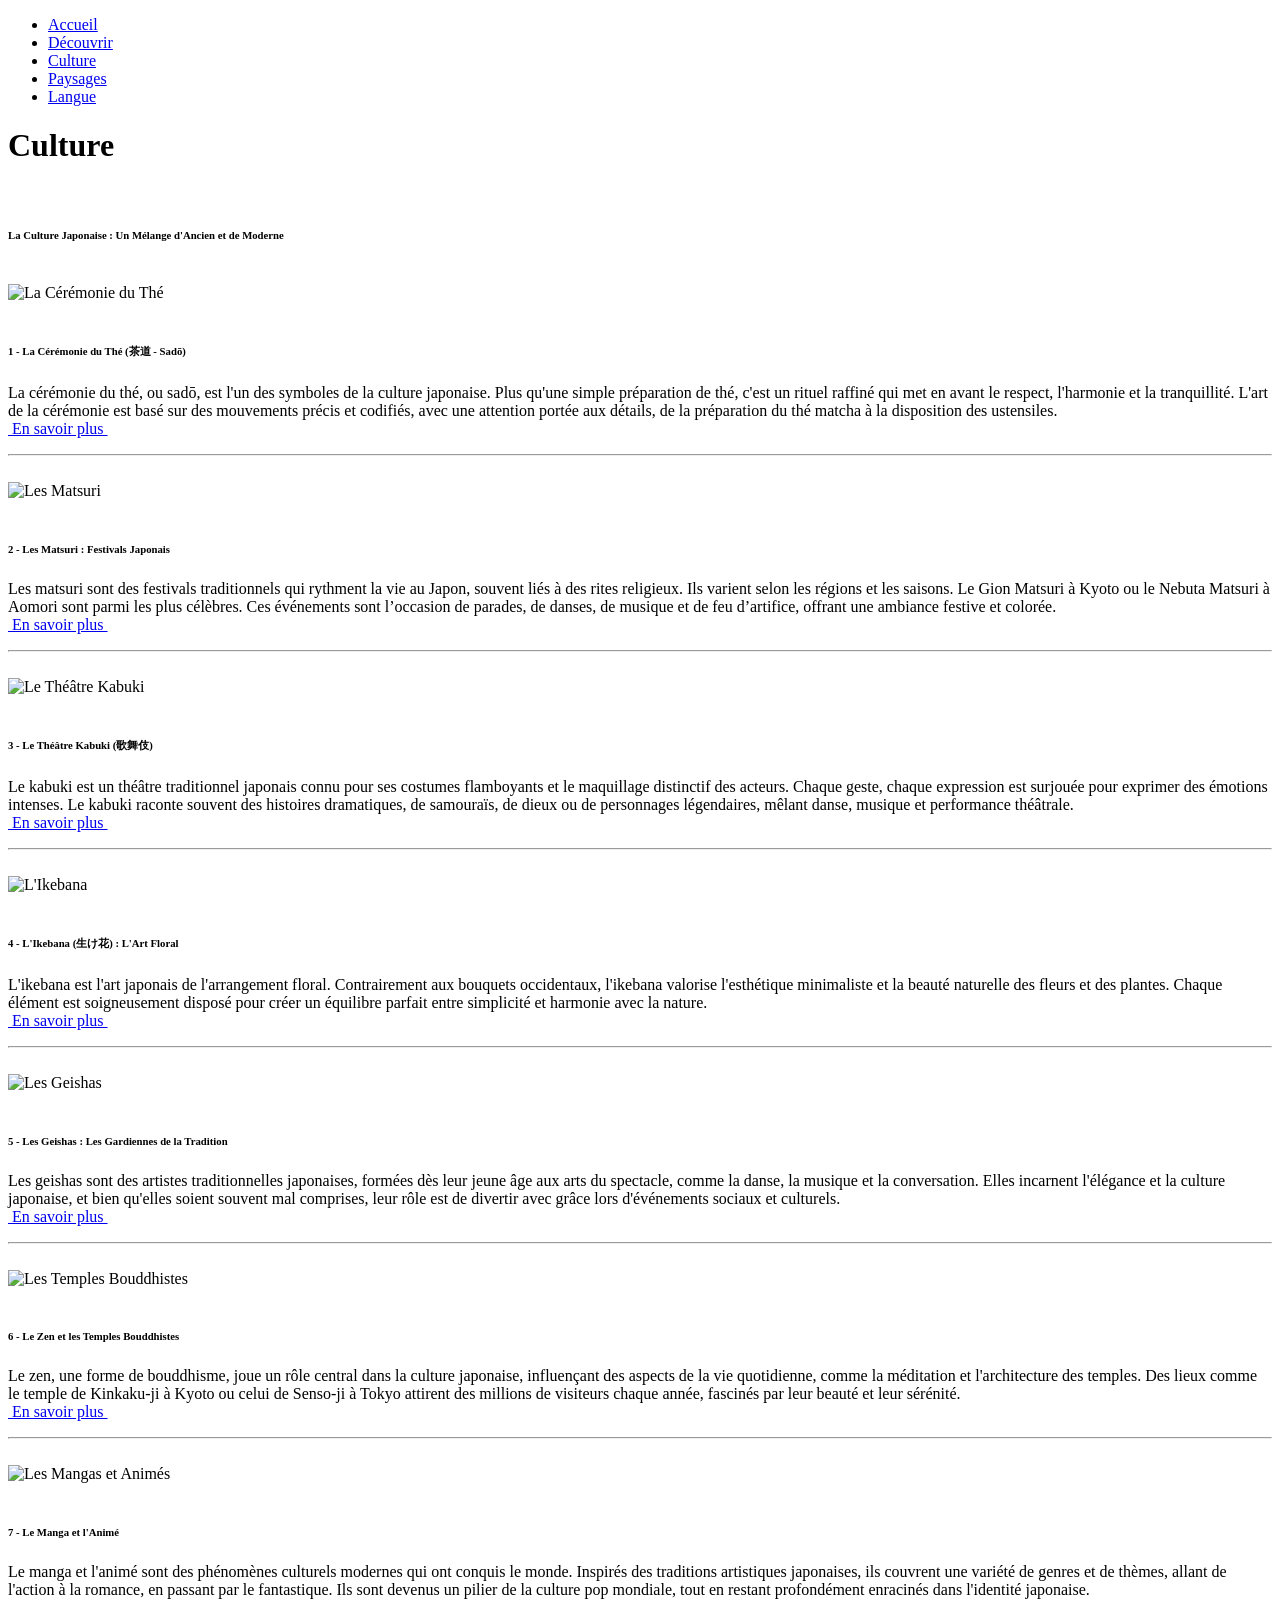
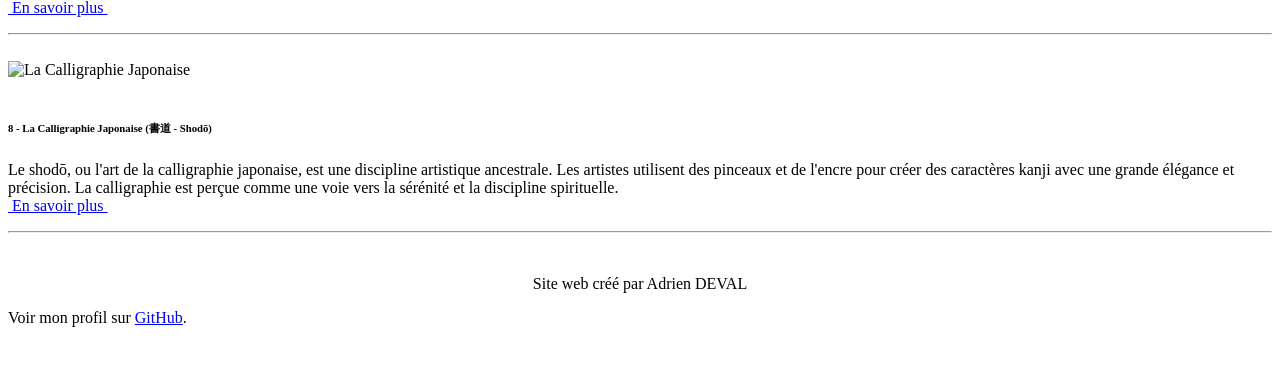
==== culture.html @ 914f80bd "Add files via upload" ====
<!DOCTYPE html>
<html lang="fr">

<head>
    <meta charset="utf-8">
    <meta name="viewport" content="width=device-width, initial-scale=1, shrink-to-fit=no">
    <title>Culture - Japon</title>

    <link rel="stylesheet" href="assets/vendors/themify-icons/css/themify-icons.css">

    <link rel="stylesheet" href="assets/css/dorang.css">

    <link rel="shortcut icon" href="https://i.postimg.cc/gkh2PCHg/logo-japan.png" type="image/x-icon">

</head>

<body data-spy="scroll" data-target=".navbar" data-offset="40" id="home" class="dark-theme">

    <nav class="page-navbar" data-spy="affix" data-offset-top="10">
        <ul class="nav-navbar container">
            <li class="nav-item"><a href="index.html" class="nav-link">Accueil</a></li>
            <li class="nav-item"><a href="decouvrir.html" class="nav-link">Découvrir</a></li>
            <li class="nav-item"><a href="culture.html" class="nav-link nav-active">Culture</a></li>
            <li class="nav-item"><a href="paysages.html" class="nav-link">Paysages</a></li>
            <li class="nav-item"><a href="langue.html" class="nav-link">Langue</a></li>
        </ul>
    </nav>

    <header class="header">
        <div class="overlay"></div>
        <div class="header-content">
            <h1 class="header-title">Culture</h1>
        </div>
    </header>

    <br id="discoverTitle">
    <div class="container page-container">
        <div class="col-md-10 col-lg-8 m-auto">
            <h6 class="title mb-4">La Culture Japonaise : Un Mélange d'Ancien et de Moderne</h6>
        </div>

        <br>

        <div class="mx-auto centeredText">
            <img src="/main/assets/imgs/culture/img1.jpg" class="discoverImage" title="La Cérémonie du Thé">
            <br>
            <br>
            <h6>1 - La Cérémonie du Thé (茶道 - Sadō)</h6>
            <p>La cérémonie du thé, ou sadō, est l'un des symboles de la culture japonaise. Plus qu'une simple
                préparation de thé, c'est un rituel raffiné qui met en avant le respect, l'harmonie et la tranquillité.
                L'art de la cérémonie est basé sur des mouvements précis et codifiés, avec une attention portée aux
                détails, de la préparation du thé matcha à la disposition des ustensiles.<br><i
                    class="ti-arrow-right"></i> <a
                    href="https://fr.m.wikipedia.org/wiki/C%C3%A9r%C3%A9monie_du_th%C3%A9" class="linkInText">&nbsp;En
                    savoir
                    plus&nbsp;</a></p>
            <hr class="separation-large">
            <br>
        </div>

        <div class="mx-auto centeredText">
            <img src="/main/assets/imgs/culture/img2.jpg" class="discoverImage" title="Les Matsuri">
            <br>
            <br>
            <h6>2 - Les Matsuri : Festivals Japonais</h6>
            <p>Les matsuri sont des festivals traditionnels qui rythment la vie au Japon, souvent liés à des rites
                religieux. Ils varient selon les régions et les saisons. Le Gion Matsuri à Kyoto ou le Nebuta Matsuri à
                Aomori sont parmi les plus célèbres. Ces événements sont l’occasion de parades, de danses, de musique et
                de feu d’artifice, offrant une ambiance festive et colorée.<br><i class="ti-arrow-right"></i> <a
                    href="https://fr.m.wikipedia.org/wiki/Matsuri" class="linkInText">&nbsp;En savoir plus&nbsp;</a></p>
            <hr class="separation-large">
            <br>
        </div>

        <div class="mx-auto centeredText">
            <img src="/main/assets/imgs/culture/img3.jpg" class="discoverImage" title="Le Théâtre Kabuki">
            <br>
            <br>
            <h6>3 - Le Théâtre Kabuki (歌舞伎)</h6>
            <p>Le kabuki est un théâtre traditionnel japonais connu pour ses costumes flamboyants et le maquillage
                distinctif des acteurs. Chaque geste, chaque expression est surjouée pour exprimer des émotions
                intenses. Le kabuki raconte souvent des histoires dramatiques, de samouraïs, de dieux ou de personnages
                légendaires, mêlant danse, musique et performance théâtrale.<br><i class="ti-arrow-right"></i> <a
                    href="https://fr.m.wikipedia.org/wiki/Kabuki" class="linkInText">&nbsp;En savoir plus&nbsp;</a></p>
            <hr class="separation-large">
            <br>
        </div>

        <div class="mx-auto centeredText">
            <img src="/main/assets/imgs/culture/img4.jpg" class="discoverImage" title="L'Ikebana">
            <br>
            <br>
            <h6>4 - L'Ikebana (生け花) : L'Art Floral</h6>
            <p>L'ikebana est l'art japonais de l'arrangement floral. Contrairement aux bouquets occidentaux, l'ikebana
                valorise l'esthétique minimaliste et la beauté naturelle des fleurs et des plantes. Chaque élément est
                soigneusement disposé pour créer un équilibre parfait entre simplicité et harmonie avec la nature.<br><i
                    class="ti-arrow-right"></i> <a href="https://fr.m.wikipedia.org/wiki/Ikebana"
                    class="linkInText">&nbsp;En
                    savoir plus&nbsp;</a></p>
            <hr class="separation-large">
            <br>
        </div>

        <div class="mx-auto centeredText">
            <img src="/main/assets/imgs/culture/img5.jpg" class="discoverImage"  title="Les Geishas">
            <br>
            <br>
            <h6>5 - Les Geishas : Les Gardiennes de la Tradition</h6>
            <p>Les geishas sont des artistes traditionnelles japonaises, formées dès leur jeune âge aux arts du
                spectacle, comme la danse, la musique et la conversation. Elles incarnent l'élégance et la culture
                japonaise, et bien qu'elles soient souvent mal comprises, leur rôle est de divertir avec grâce lors
                d'événements sociaux et culturels.<br><i class="ti-arrow-right"></i> <a
                    href="https://fr.m.wikipedia.org/wiki/Geisha" class="linkInText">&nbsp;En savoir plus&nbsp;</a></p>
            <hr class="separation-large">
            <br>
        </div>

        <div class="mx-auto centeredText">
            <img src="/main/assets/imgs/culture/img6.jpg" class="discoverImage" title="Les Temples Bouddhistes">
            <br>
            <br>
            <h6>6 - Le Zen et les Temples Bouddhistes</h6>
            <p>Le zen, une forme de bouddhisme, joue un rôle central dans la culture japonaise, influençant des aspects
                de la vie quotidienne, comme la méditation et l'architecture des temples. Des lieux comme le temple de
                Kinkaku-ji à Kyoto ou celui de Senso-ji à Tokyo attirent des millions de visiteurs chaque année,
                fascinés par leur beauté et leur sérénité.<br><i class="ti-arrow-right"></i> <a
                    href="https://fr.m.wikipedia.org/wiki/Temples_bouddhistes_au_Japon" class="linkInText">&nbsp;En
                    savoir
                    plus&nbsp;</a></p>
            <hr class="separation-large">
            <br>
        </div>

        <div class="mx-auto centeredText">
            <img src="/main/assets/imgs/culture/img7.jpg" class="discoverImage" title="Les Mangas et Animés">
            <br>
            <br>
            <h6>7 - Le Manga et l'Animé</h6>
            <p>Le manga et l'animé sont des phénomènes culturels modernes qui ont conquis le monde. Inspirés des
                traditions artistiques japonaises, ils couvrent une variété de genres et de thèmes, allant de l'action à
                la romance, en passant par le fantastique. Ils sont devenus un pilier de la culture pop mondiale, tout
                en restant profondément enracinés dans l'identité japonaise.<br><i class="ti-arrow-right"></i> <a
                    href="https://fr.m.wikipedia.org/wiki/Manga" class="linkInText">&nbsp;En savoir plus&nbsp;</a></p>
            <hr class="separation-large">
            <br>
        </div>

        <div class="mx-auto centeredText">
            <img src="/main/assets/imgs/culture/img8.jpg" class="discoverImage" title="La Calligraphie Japonaise">
            <br>
            <br>
            <h6>8 - La Calligraphie Japonaise (書道 - Shodō)</h6>
            <p>Le shodō, ou l'art de la calligraphie japonaise, est une discipline artistique ancestrale. Les artistes
                utilisent des pinceaux et de l'encre pour créer des caractères kanji avec une grande élégance et
                précision. La calligraphie est perçue comme une voie vers la sérénité et la discipline
                spirituelle.<br><i class="ti-arrow-right"></i> <a
                    href="https://fr.m.wikipedia.org/wiki/Calligraphie_japonaise" class="linkInText">&nbsp;En
                    savoir plus&nbsp;</a></p>
            <hr class="separation-large">
            <br>
        </div>


    </div>

    <div class="contact-section">
        <div class="overlay"></div>
        <div class="container">
            <p align="center">Site web créé par Adrien DEVAL</p>
            <p>Voir mon profil sur <i class="bi bi-github"></i> <a href="https://github.com/adriendeval" class="linkInText" target="_blank" title="Ouvrir cette page dans un nouvel onglet">GitHub</a>.</p>
            <br>
        </div>
    </div>

    <script src="assets/vendors/jquery/jquery-3.4.1.js"></script>
    <script src="assets/vendors/bootstrap/bootstrap.bundle.js"></script>

    <script src="assets/vendors/bootstrap/bootstrap.affix.js"></script>

    <script src="assets/js/dorang.js"></script>

</body>

</html>
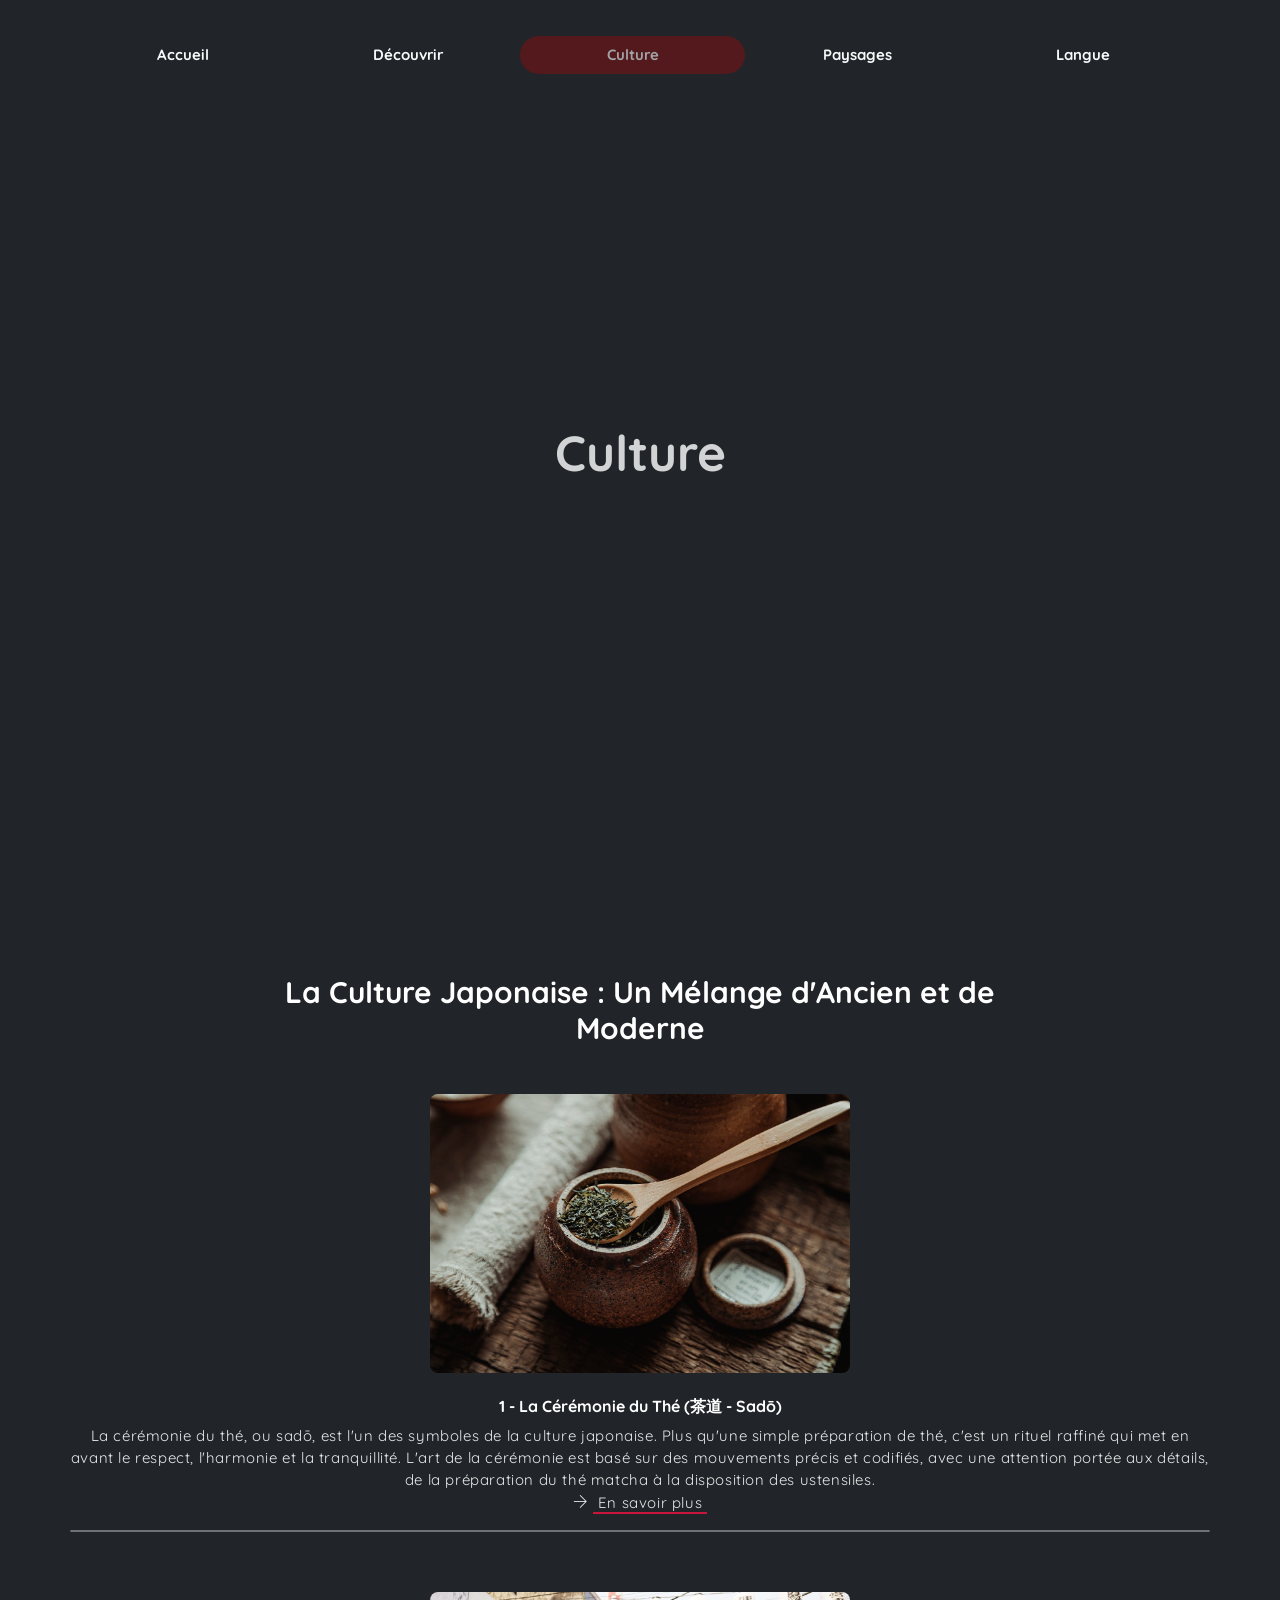
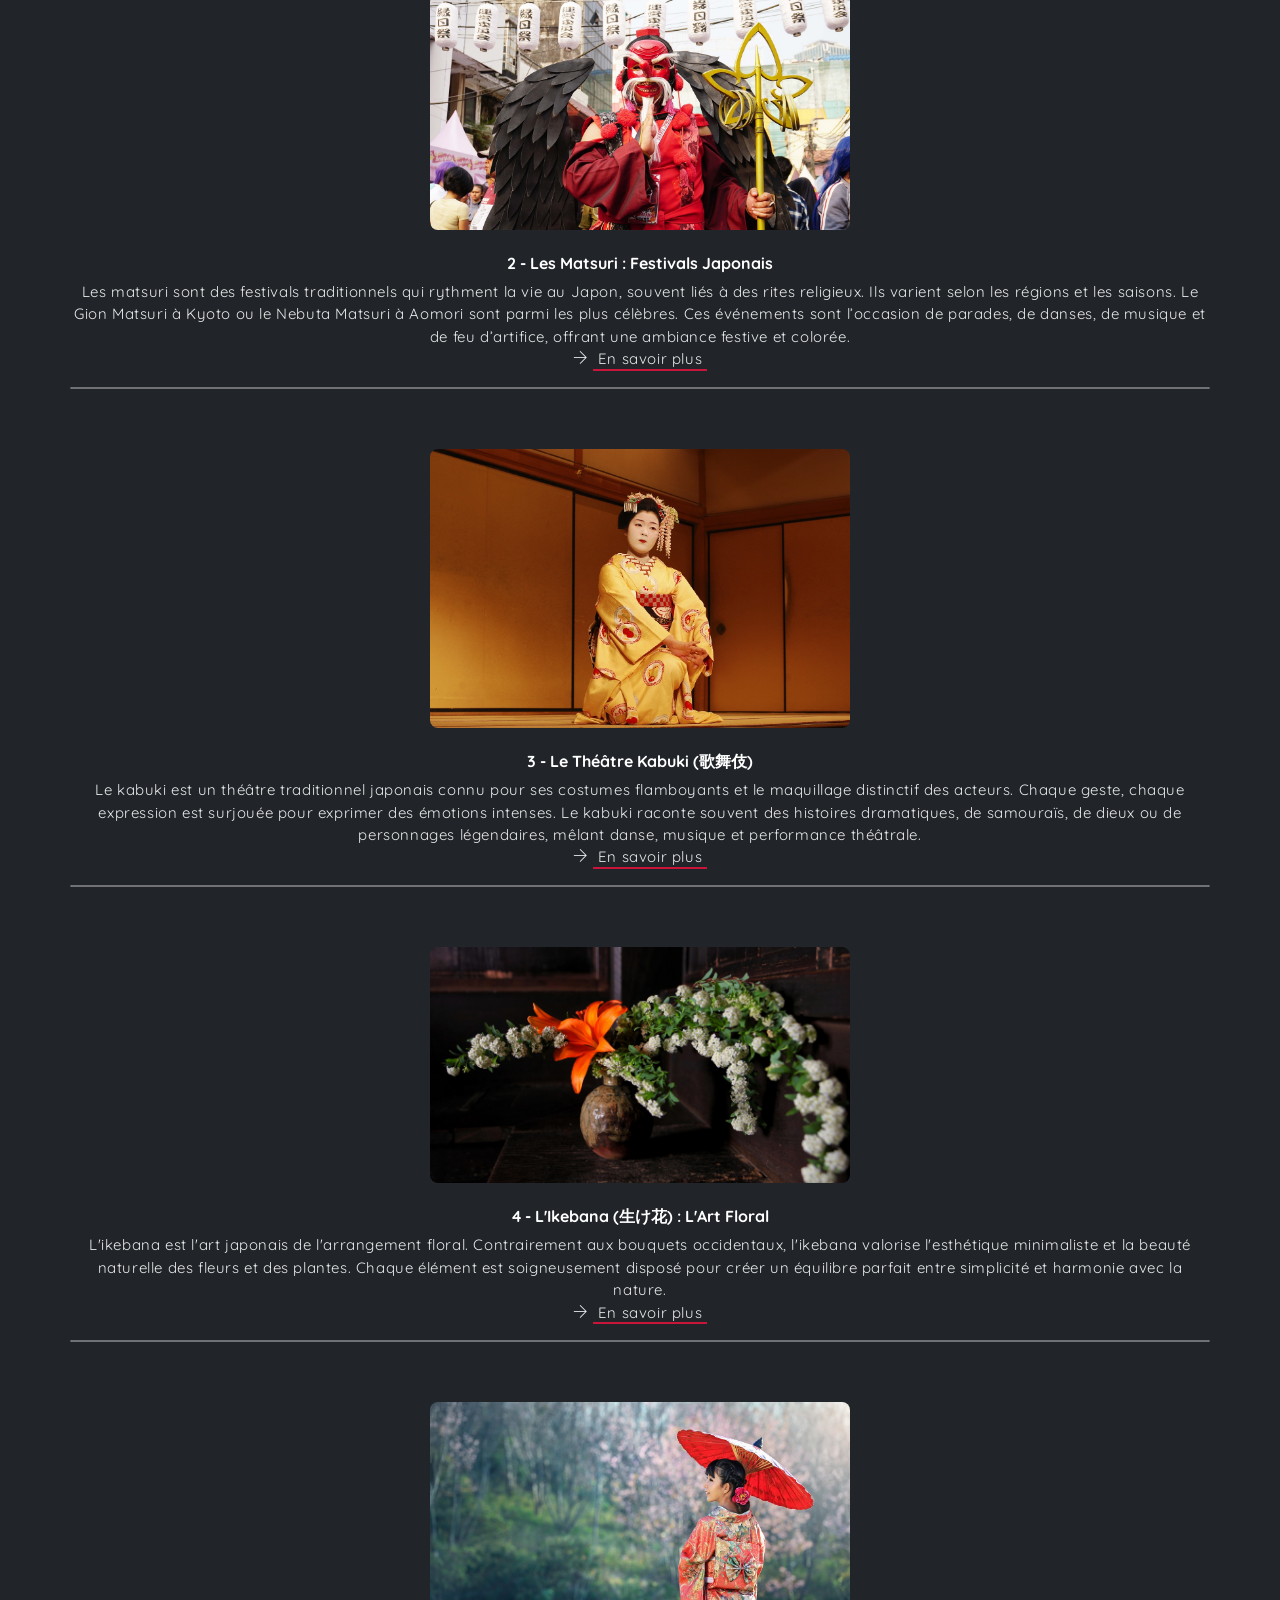
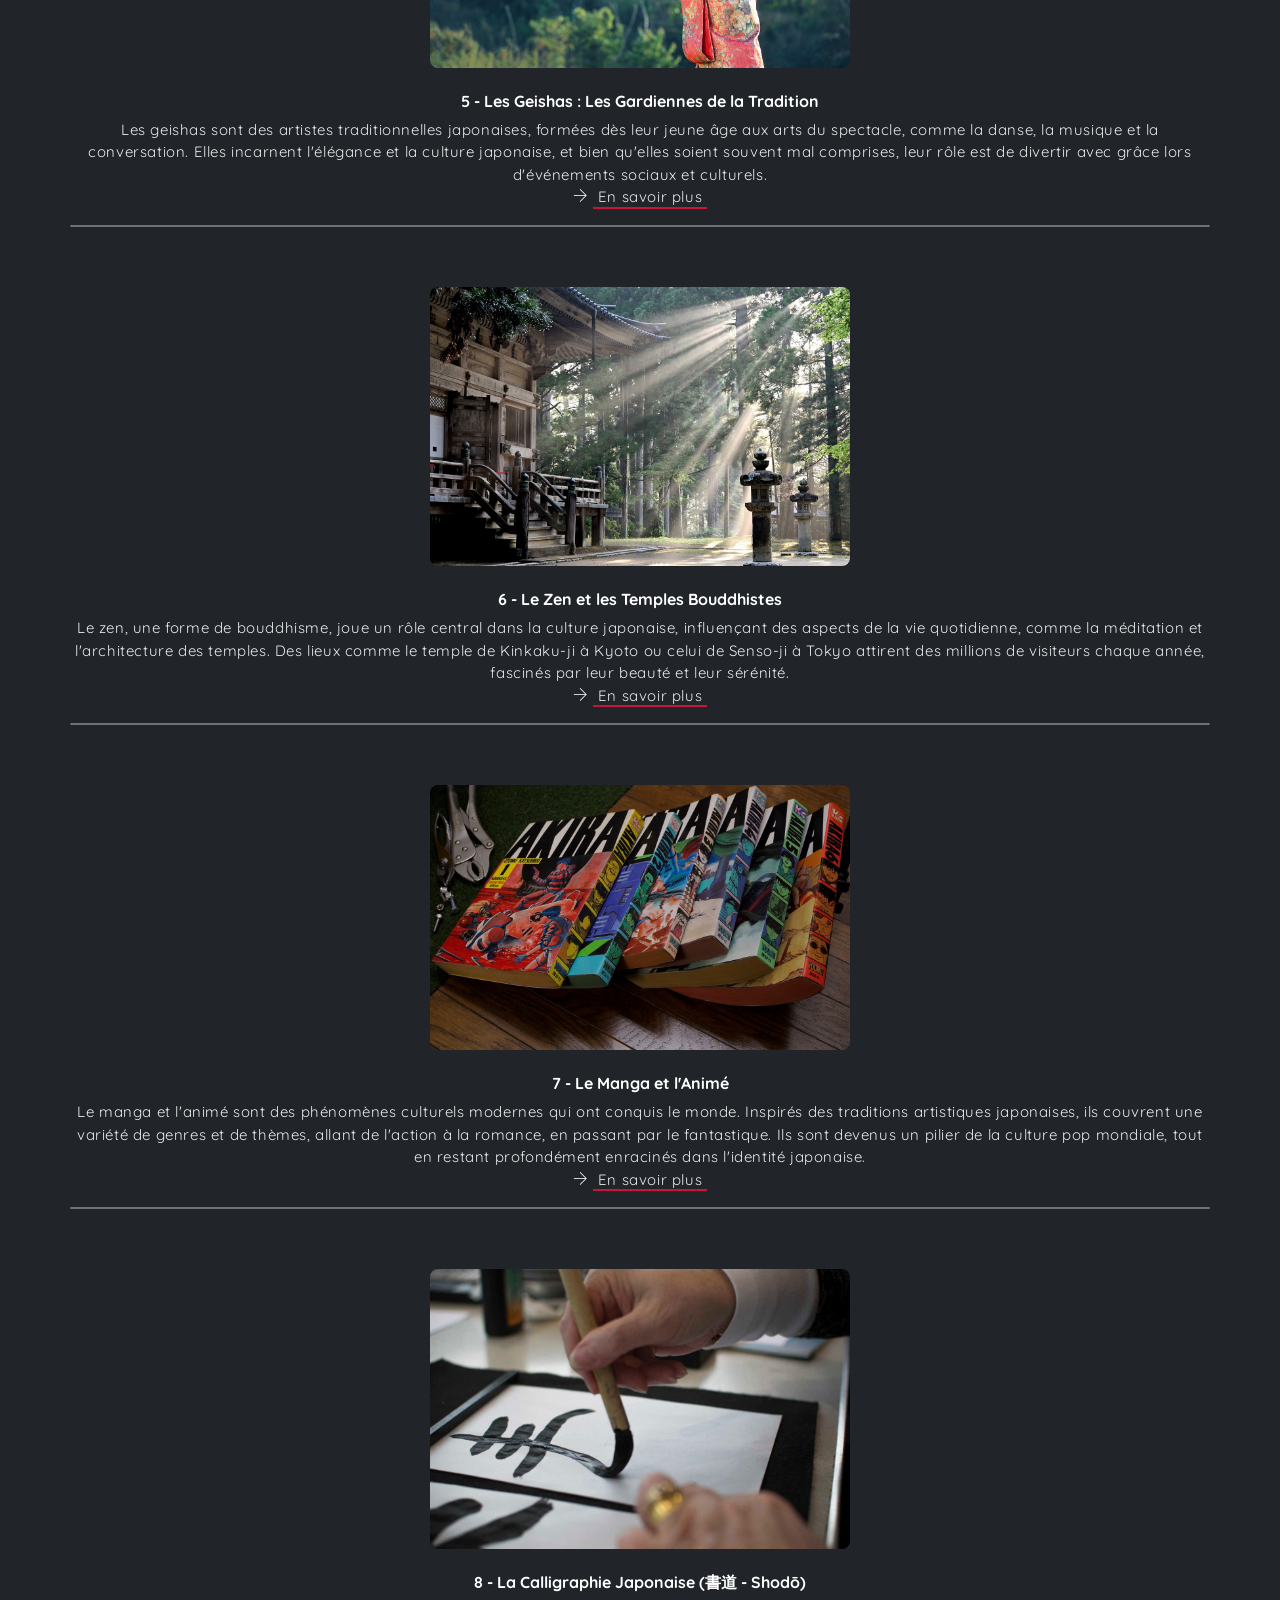
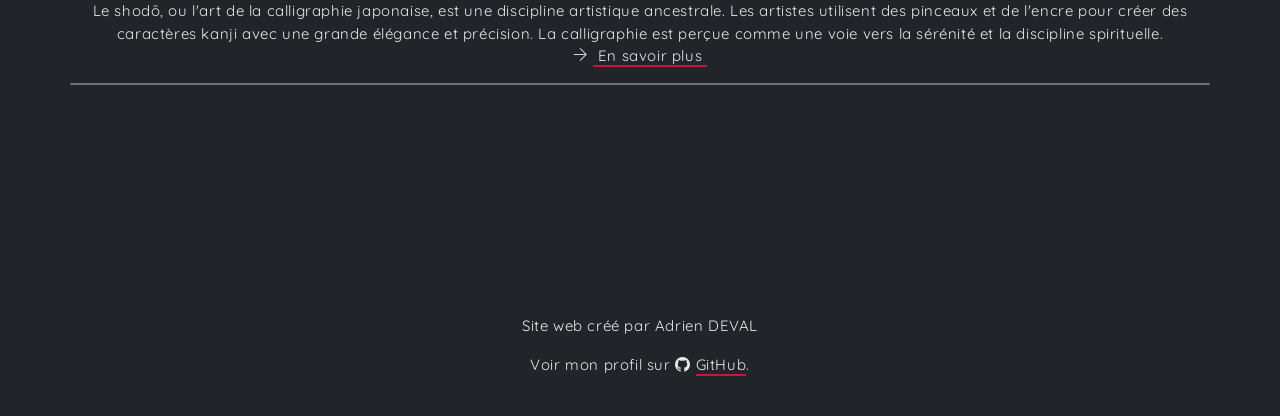
==== commit e00e54c3: "Améliorations" ====
--- a/culture.html
+++ b/culture.html
@@ -42,7 +42,7 @@
         <br>
 
         <div class="mx-auto centeredText">
-            <img src="/main/assets/imgs/culture/img1.jpg" class="discoverImage" title="La Cérémonie du Thé">
+            <img src="assets/imgs/culture/img1.jpg" class="discoverImage" title="La Cérémonie du Thé">
             <br>
             <br>
             <h6>1 - La Cérémonie du Thé (茶道 - Sadō)</h6>
@@ -51,7 +51,7 @@
                 L'art de la cérémonie est basé sur des mouvements précis et codifiés, avec une attention portée aux
                 détails, de la préparation du thé matcha à la disposition des ustensiles.<br><i
                     class="ti-arrow-right"></i> <a
-                    href="https://fr.m.wikipedia.org/wiki/C%C3%A9r%C3%A9monie_du_th%C3%A9" class="linkInText">&nbsp;En
+                    href="https://fr.m.wikipedia.org/wiki/C%C3%A9r%C3%A9monie_du_th%C3%A9" class="linkInText" target="_blank">&nbsp;En
                     savoir
                     plus&nbsp;</a></p>
             <hr class="separation-large">
@@ -59,7 +59,7 @@
         </div>
 
         <div class="mx-auto centeredText">
-            <img src="/main/assets/imgs/culture/img2.jpg" class="discoverImage" title="Les Matsuri">
+            <img src="assets/imgs/culture/img2.jpg" class="discoverImage" title="Les Matsuri">
             <br>
             <br>
             <h6>2 - Les Matsuri : Festivals Japonais</h6>
@@ -67,13 +67,13 @@
                 religieux. Ils varient selon les régions et les saisons. Le Gion Matsuri à Kyoto ou le Nebuta Matsuri à
                 Aomori sont parmi les plus célèbres. Ces événements sont l’occasion de parades, de danses, de musique et
                 de feu d’artifice, offrant une ambiance festive et colorée.<br><i class="ti-arrow-right"></i> <a
-                    href="https://fr.m.wikipedia.org/wiki/Matsuri" class="linkInText">&nbsp;En savoir plus&nbsp;</a></p>
+                    href="https://fr.m.wikipedia.org/wiki/Matsuri" class="linkInText" target="_blank">&nbsp;En savoir plus&nbsp;</a></p>
             <hr class="separation-large">
             <br>
         </div>
 
         <div class="mx-auto centeredText">
-            <img src="/main/assets/imgs/culture/img3.jpg" class="discoverImage" title="Le Théâtre Kabuki">
+            <img src="assets/imgs/culture/img3.jpg" class="discoverImage" title="Le Théâtre Kabuki">
             <br>
             <br>
             <h6>3 - Le Théâtre Kabuki (歌舞伎)</h6>
@@ -81,13 +81,13 @@
                 distinctif des acteurs. Chaque geste, chaque expression est surjouée pour exprimer des émotions
                 intenses. Le kabuki raconte souvent des histoires dramatiques, de samouraïs, de dieux ou de personnages
                 légendaires, mêlant danse, musique et performance théâtrale.<br><i class="ti-arrow-right"></i> <a
-                    href="https://fr.m.wikipedia.org/wiki/Kabuki" class="linkInText">&nbsp;En savoir plus&nbsp;</a></p>
+                    href="https://fr.m.wikipedia.org/wiki/Kabuki" class="linkInText" target="_blank">&nbsp;En savoir plus&nbsp;</a></p>
             <hr class="separation-large">
             <br>
         </div>
 
         <div class="mx-auto centeredText">
-            <img src="/main/assets/imgs/culture/img4.jpg" class="discoverImage" title="L'Ikebana">
+            <img src="assets/imgs/culture/img4.jpg" class="discoverImage" title="L'Ikebana">
             <br>
             <br>
             <h6>4 - L'Ikebana (生け花) : L'Art Floral</h6>
@@ -95,14 +95,14 @@
                 valorise l'esthétique minimaliste et la beauté naturelle des fleurs et des plantes. Chaque élément est
                 soigneusement disposé pour créer un équilibre parfait entre simplicité et harmonie avec la nature.<br><i
                     class="ti-arrow-right"></i> <a href="https://fr.m.wikipedia.org/wiki/Ikebana"
-                    class="linkInText">&nbsp;En
+                    class="linkInText" target="_blank">&nbsp;En
                     savoir plus&nbsp;</a></p>
             <hr class="separation-large">
             <br>
         </div>
 
         <div class="mx-auto centeredText">
-            <img src="/main/assets/imgs/culture/img5.jpg" class="discoverImage"  title="Les Geishas">
+            <img src="assets/imgs/culture/img5.jpg" class="discoverImage" title="Les Geishas">
             <br>
             <br>
             <h6>5 - Les Geishas : Les Gardiennes de la Tradition</h6>
@@ -110,13 +110,14 @@
                 spectacle, comme la danse, la musique et la conversation. Elles incarnent l'élégance et la culture
                 japonaise, et bien qu'elles soient souvent mal comprises, leur rôle est de divertir avec grâce lors
                 d'événements sociaux et culturels.<br><i class="ti-arrow-right"></i> <a
-                    href="https://fr.m.wikipedia.org/wiki/Geisha" class="linkInText">&nbsp;En savoir plus&nbsp;</a></p>
+                    href="https://fr.m.wikipedia.org/wiki/Geisha" class="linkInText" target="_blank">&nbsp;En savoir
+                    plus&nbsp;</a></p>
             <hr class="separation-large">
             <br>
         </div>
 
         <div class="mx-auto centeredText">
-            <img src="/main/assets/imgs/culture/img6.jpg" class="discoverImage" title="Les Temples Bouddhistes">
+            <img src="assets/imgs/culture/img6.jpg" class="discoverImage" title="Les Temples Bouddhistes">
             <br>
             <br>
             <h6>6 - Le Zen et les Temples Bouddhistes</h6>
@@ -124,7 +125,8 @@
                 de la vie quotidienne, comme la méditation et l'architecture des temples. Des lieux comme le temple de
                 Kinkaku-ji à Kyoto ou celui de Senso-ji à Tokyo attirent des millions de visiteurs chaque année,
                 fascinés par leur beauté et leur sérénité.<br><i class="ti-arrow-right"></i> <a
-                    href="https://fr.m.wikipedia.org/wiki/Temples_bouddhistes_au_Japon" class="linkInText">&nbsp;En
+                    href="https://fr.m.wikipedia.org/wiki/Temples_bouddhistes_au_Japon" class="linkInText"
+                    target="_blank">&nbsp;En
                     savoir
                     plus&nbsp;</a></p>
             <hr class="separation-large">
@@ -132,7 +134,7 @@
         </div>
 
         <div class="mx-auto centeredText">
-            <img src="/main/assets/imgs/culture/img7.jpg" class="discoverImage" title="Les Mangas et Animés">
+            <img src="assets/imgs/culture/img7.jpg" class="discoverImage" title="Les Mangas et Animés">
             <br>
             <br>
             <h6>7 - Le Manga et l'Animé</h6>
@@ -140,13 +142,14 @@
                 traditions artistiques japonaises, ils couvrent une variété de genres et de thèmes, allant de l'action à
                 la romance, en passant par le fantastique. Ils sont devenus un pilier de la culture pop mondiale, tout
                 en restant profondément enracinés dans l'identité japonaise.<br><i class="ti-arrow-right"></i> <a
-                    href="https://fr.m.wikipedia.org/wiki/Manga" class="linkInText">&nbsp;En savoir plus&nbsp;</a></p>
+                    href="https://fr.m.wikipedia.org/wiki/Manga" class="linkInText" target="_blank">&nbsp;En savoir
+                    plus&nbsp;</a></p>
             <hr class="separation-large">
             <br>
         </div>
 
         <div class="mx-auto centeredText">
-            <img src="/main/assets/imgs/culture/img8.jpg" class="discoverImage" title="La Calligraphie Japonaise">
+            <img src="assets/imgs/culture/img8.jpg" class="discoverImage" title="La Calligraphie Japonaise">
             <br>
             <br>
             <h6>8 - La Calligraphie Japonaise (書道 - Shodō)</h6>
@@ -154,7 +157,8 @@
                 utilisent des pinceaux et de l'encre pour créer des caractères kanji avec une grande élégance et
                 précision. La calligraphie est perçue comme une voie vers la sérénité et la discipline
                 spirituelle.<br><i class="ti-arrow-right"></i> <a
-                    href="https://fr.m.wikipedia.org/wiki/Calligraphie_japonaise" class="linkInText">&nbsp;En
+                    href="https://fr.m.wikipedia.org/wiki/Calligraphie_japonaise" class="linkInText"
+                    target="_blank">&nbsp;En
                     savoir plus&nbsp;</a></p>
             <hr class="separation-large">
             <br>
@@ -167,7 +171,8 @@
         <div class="overlay"></div>
         <div class="container">
             <p align="center">Site web créé par Adrien DEVAL</p>
-            <p>Voir mon profil sur <i class="bi bi-github"></i> <a href="https://github.com/adriendeval" class="linkInText" target="_blank" title="Ouvrir cette page dans un nouvel onglet">GitHub</a>.</p>
+            <p>Voir mon profil sur <i class="bi bi-github"></i> <a href="https://github.com/adriendeval"
+                    class="linkInText" target="_blank" title="Ouvrir cette page dans un nouvel onglet">GitHub</a>.</p>
             <br>
         </div>
     </div>
--- a/assets/css/dorang.css
+++ b/assets/css/dorang.css
@@ -0,0 +1,12912 @@
+@import url("https://fonts.googleapis.com/css?family=Quicksand:300,400,500,700");
+@import url("https://cdn.jsdelivr.net/npm/bootstrap-icons@1.11.3/font/bootstrap-icons.min.css");
+
+:root {
+  --blue: #007bff;
+  --indigo: #6610f2;
+  --purple: #6f42c1;
+  --pink: #e83e8c;
+  --red: #dc3545;
+  --orange: #fd7e14;
+  --yellow: #ffc107;
+  --green: #28a745;
+  --teal: #20c997;
+  --cyan: #17a2b8;
+  --white: #fff;
+  --gray: #6c757d;
+  --gray-dark: #343a40;
+  --primary: #007bff;
+  --secondary: #6c757d;
+  --success: #28a745;
+  --info: #17a2b8;
+  --warning: #ffc107;
+  --danger: #dc3545;
+  --light: #f8f9fa;
+  --dark: #343a40;
+  --breakpoint-xs: 0;
+  --breakpoint-sm: 576px;
+  --breakpoint-md: 768px;
+  --breakpoint-lg: 992px;
+  --breakpoint-xl: 1200px;
+  --font-family-sans-serif: "Quicksand", sans-serif;
+  --font-family-monospace: SFMono-Regular, Menlo, Monaco, Consolas, "Liberation Mono", "Courier New", monospace;
+}
+
+::selection {
+  background-color: crimson;
+}
+
+*,
+*::before,
+*::after {
+  box-sizing: border-box;
+}
+
+html {
+  font-family: sans-serif;
+  line-height: 1.15;
+  -webkit-text-size-adjust: 100%;
+  -webkit-tap-highlight-color: rgba(0, 0, 0, 0);
+  scroll-behavior: smooth;
+}
+
+article,
+aside,
+figcaption,
+figure,
+footer,
+header,
+hgroup,
+main,
+nav,
+section {
+  display: block;
+}
+
+.textOnImg {
+  margin-left: 25px;
+  margin-right: 25px;
+  font-size: smaller;
+}
+
+body {
+  margin: 0;
+  font-family: "Quicksand", sans-serif;
+  font-size: 1rem;
+  font-weight: 400;
+  line-height: 1.5;
+  color: #212529;
+  text-align: left;
+  background-color: #fff;
+}
+
+[tabindex="-1"]:focus {
+  outline: 0 !important;
+}
+
+hr {
+  box-sizing: content-box;
+  height: 0;
+  overflow: visible;
+}
+
+h1,
+h2,
+h3,
+h4,
+h5,
+h6 {
+  margin-top: 0;
+  margin-bottom: 0.5rem;
+}
+
+p {
+  margin-top: 0;
+  margin-bottom: 1rem;
+}
+
+abbr[title],
+abbr[data-original-title] {
+  text-decoration: underline;
+  -webkit-text-decoration: underline dotted;
+  text-decoration: underline dotted;
+  cursor: help;
+  border-bottom: 0;
+  -webkit-text-decoration-skip-ink: none;
+  text-decoration-skip-ink: none;
+}
+
+address {
+  margin-bottom: 1rem;
+  font-style: normal;
+  line-height: inherit;
+}
+
+ol,
+ul,
+dl {
+  margin-top: 0;
+  margin-bottom: 1rem;
+}
+
+ol ol,
+ul ul,
+ol ul,
+ul ol {
+  margin-bottom: 0;
+}
+
+dt {
+  font-weight: 700;
+}
+
+dd {
+  margin-bottom: .5rem;
+  margin-left: 0;
+}
+
+blockquote {
+  margin: 0 0 1rem;
+}
+
+b,
+strong {
+  font-weight: bolder;
+}
+
+small {
+  font-size: 80%;
+}
+
+sub,
+sup {
+  position: relative;
+  font-size: 75%;
+  line-height: 0;
+  vertical-align: baseline;
+}
+
+sub {
+  bottom: -.25em;
+}
+
+sup {
+  top: -.5em;
+}
+
+a {
+  color: crimson;
+  text-decoration: none;
+  background-color: transparent;
+}
+
+a:hover {
+  color: rgb(196, 22, 57);
+  text-decoration: none;
+}
+
+a:not([href]):not([tabindex]) {
+  color: inherit;
+  text-decoration: none;
+}
+
+a:not([href]):not([tabindex]):hover,
+a:not([href]):not([tabindex]):focus {
+  color: inherit;
+  text-decoration: none;
+}
+
+a:not([href]):not([tabindex]):focus {
+  outline: 0;
+}
+
+pre,
+code,
+kbd,
+samp {
+  font-family: SFMono-Regular, Menlo, Monaco, Consolas, "Liberation Mono", "Courier New", monospace;
+  font-size: 1em;
+}
+
+pre {
+  margin-top: 0;
+  margin-bottom: 1rem;
+  overflow: auto;
+}
+
+figure {
+  margin: 0 0 1rem;
+}
+
+img {
+  vertical-align: middle;
+  border-style: none;
+}
+
+svg {
+  overflow: hidden;
+  vertical-align: middle;
+}
+
+table {
+  border-collapse: collapse;
+}
+
+caption {
+  padding-top: 0.75rem;
+  padding-bottom: 0.75rem;
+  color: #6c757d;
+  text-align: left;
+  caption-side: bottom;
+}
+
+th {
+  text-align: inherit;
+}
+
+label {
+  display: inline-block;
+  margin-bottom: 0.5rem;
+}
+
+button {
+  border-radius: 0;
+}
+
+button:focus {
+  outline: 1px dotted;
+  outline: 5px auto -webkit-focus-ring-color;
+}
+
+input,
+button,
+select,
+optgroup,
+textarea {
+  margin: 0;
+  font-family: inherit;
+  font-size: inherit;
+  line-height: inherit;
+}
+
+button,
+input {
+  overflow: visible;
+}
+
+button,
+select {
+  text-transform: none;
+}
+
+select {
+  word-wrap: normal;
+}
+
+button:not(:disabled),
+[type="button"]:not(:disabled),
+[type="reset"]:not(:disabled),
+[type="submit"]:not(:disabled) {
+  cursor: pointer;
+}
+
+button::-moz-focus-inner,
+[type="button"]::-moz-focus-inner,
+[type="reset"]::-moz-focus-inner,
+[type="submit"]::-moz-focus-inner {
+  padding: 0;
+  border-style: none;
+}
+
+input[type="radio"],
+input[type="checkbox"] {
+  box-sizing: border-box;
+  padding: 0;
+}
+
+textarea {
+  overflow: auto;
+  resize: vertical;
+}
+
+fieldset {
+  min-width: 0;
+  padding: 0;
+  margin: 0;
+  border: 0;
+}
+
+legend {
+  display: block;
+  width: 100%;
+  max-width: 100%;
+  padding: 0;
+  margin-bottom: .5rem;
+  font-size: 1.5rem;
+  line-height: inherit;
+  color: inherit;
+  white-space: normal;
+}
+
+progress {
+  vertical-align: baseline;
+}
+
+[type="number"]::-webkit-inner-spin-button,
+[type="number"]::-webkit-outer-spin-button {
+  height: auto;
+}
+
+[type="search"]::-webkit-search-decoration {
+  -webkit-appearance: none;
+}
+
+::-webkit-file-upload-button {
+  font: inherit;
+  -webkit-appearance: button;
+}
+
+output {
+  display: inline-block;
+}
+
+summary {
+  display: list-item;
+  cursor: pointer;
+}
+
+template {
+  display: none;
+}
+
+[hidden] {
+  display: none !important;
+}
+
+h1,
+h2,
+h3,
+h4,
+h5,
+h6,
+.h1,
+.h2,
+.h3,
+.h4,
+.h5,
+.h6 {
+  margin-bottom: 0.5rem;
+  font-weight: 500;
+  line-height: 1.2;
+}
+
+h1,
+.h1 {
+  font-size: 2.5rem;
+}
+
+h2,
+.h2 {
+  font-size: 2rem;
+}
+
+h3,
+.h3 {
+  font-size: 1.75rem;
+}
+
+h4,
+.h4 {
+  font-size: 1.5rem;
+}
+
+h5,
+.h5 {
+  font-size: 1.25rem;
+}
+
+h6,
+.h6 {
+  font-size: 1rem;
+}
+
+.lead {
+  font-size: 1.25rem;
+  font-weight: 300;
+}
+
+.display-1 {
+  font-size: 6rem;
+  font-weight: 300;
+  line-height: 1.2;
+}
+
+.display-2 {
+  font-size: 5.5rem;
+  font-weight: 300;
+  line-height: 1.2;
+}
+
+.display-3 {
+  font-size: 4.5rem;
+  font-weight: 300;
+  line-height: 1.2;
+}
+
+.display-4 {
+  font-size: 3.5rem;
+  font-weight: 300;
+  line-height: 1.2;
+}
+
+hr {
+  margin-top: 1rem;
+  margin-bottom: 1rem;
+  border: 0;
+  border-top: 1px solid rgba(0, 0, 0, 0.1);
+}
+
+small,
+.small {
+  font-size: 80%;
+  font-weight: 400;
+}
+
+mark,
+.mark {
+  padding: 0.2em;
+  background-color: #fcf8e3;
+}
+
+.list-unstyled {
+  padding-left: 0;
+  list-style: none;
+}
+
+.list-inline {
+  padding-left: 0;
+  list-style: none;
+}
+
+.list-inline-item {
+  display: inline-block;
+}
+
+.list-inline-item:not(:last-child) {
+  margin-right: 0.5rem;
+}
+
+.initialism {
+  font-size: 90%;
+  text-transform: uppercase;
+}
+
+.blockquote {
+  margin-bottom: 1rem;
+  font-size: 1.25rem;
+}
+
+.blockquote-footer {
+  display: block;
+  font-size: 80%;
+  color: #6c757d;
+}
+
+.blockquote-footer::before {
+  content: "\2014\00A0";
+}
+
+.img-fluid {
+  max-width: 100%;
+  height: auto;
+}
+
+.img-thumbnail {
+  padding: 0.25rem;
+  background-color: #fff;
+  border: 1px solid #dee2e6;
+  border-radius: 0.25rem;
+  max-width: 100%;
+  height: auto;
+}
+
+.figure {
+  display: inline-block;
+}
+
+.figure-img {
+  margin-bottom: 0.5rem;
+  line-height: 1;
+}
+
+.figure-caption {
+  font-size: 90%;
+  color: #6c757d;
+}
+
+code {
+  font-size: 87.5%;
+  color: #e83e8c;
+  word-break: break-word;
+}
+
+a>code {
+  color: inherit;
+}
+
+kbd {
+  padding: 0.2rem 0.4rem;
+  font-size: 87.5%;
+  color: #fff;
+  background-color: #212529;
+  border-radius: 0.2rem;
+}
+
+kbd kbd {
+  padding: 0;
+  font-size: 100%;
+  font-weight: 700;
+}
+
+pre {
+  display: block;
+  font-size: 87.5%;
+  color: #212529;
+}
+
+pre code {
+  font-size: inherit;
+  color: inherit;
+  word-break: normal;
+}
+
+.pre-scrollable {
+  max-height: 340px;
+  overflow-y: scroll;
+}
+
+.container {
+  width: 100%;
+  padding-right: 15px;
+  padding-left: 15px;
+  margin-right: auto;
+  margin-left: auto;
+}
+
+@media (min-width: 576px) {
+  .container {
+    max-width: 540px;
+  }
+}
+
+@media (min-width: 768px) {
+  .container {
+    max-width: 720px;
+  }
+}
+
+@media (min-width: 992px) {
+  .container {
+    max-width: 960px;
+  }
+}
+
+@media (min-width: 1200px) {
+  .container {
+    max-width: 1140px;
+  }
+}
+
+.container-fluid {
+  width: 100%;
+  padding-right: 15px;
+  padding-left: 15px;
+  margin-right: auto;
+  margin-left: auto;
+}
+
+.row {
+  display: -webkit-box;
+  display: -webkit-flex;
+  display: -ms-flexbox;
+  display: flex;
+  -webkit-flex-wrap: wrap;
+  -ms-flex-wrap: wrap;
+  flex-wrap: wrap;
+  margin-right: -15px;
+  margin-left: -15px;
+}
+
+.no-gutters {
+  margin-right: 0;
+  margin-left: 0;
+}
+
+.no-gutters>.col,
+.no-gutters>[class*="col-"] {
+  padding-right: 0;
+  padding-left: 0;
+}
+
+.col-1,
+.col-2,
+.col-3,
+.col-4,
+.col-5,
+.col-6,
+.col-7,
+.col-8,
+.col-9,
+.col-10,
+.col-11,
+.col-12,
+.col,
+.col-auto,
+.col-sm-1,
+.col-sm-2,
+.col-sm-3,
+.col-sm-4,
+.col-sm-5,
+.col-sm-6,
+.col-sm-7,
+.col-sm-8,
+.col-sm-9,
+.col-sm-10,
+.col-sm-11,
+.col-sm-12,
+.col-sm,
+.col-sm-auto,
+.col-md-1,
+.col-md-2,
+.col-md-3,
+.col-md-4,
+.col-md-5,
+.col-md-6,
+.col-md-7,
+.col-md-8,
+.col-md-9,
+.col-md-10,
+.col-md-11,
+.col-md-12,
+.col-md,
+.col-md-auto,
+.col-lg-1,
+.col-lg-2,
+.col-lg-3,
+.col-lg-4,
+.col-lg-5,
+.col-lg-6,
+.col-lg-7,
+.col-lg-8,
+.col-lg-9,
+.col-lg-10,
+.col-lg-11,
+.col-lg-12,
+.col-lg,
+.col-lg-auto,
+.col-xl-1,
+.col-xl-2,
+.col-xl-3,
+.col-xl-4,
+.col-xl-5,
+.col-xl-6,
+.col-xl-7,
+.col-xl-8,
+.col-xl-9,
+.col-xl-10,
+.col-xl-11,
+.col-xl-12,
+.col-xl,
+.col-xl-auto {
+  position: relative;
+  width: 100%;
+  padding-right: 15px;
+  padding-left: 15px;
+}
+
+.col {
+  -webkit-flex-basis: 0;
+  -ms-flex-preferred-size: 0;
+  flex-basis: 0;
+  -webkit-box-flex: 1;
+  -webkit-flex-grow: 1;
+  -ms-flex-positive: 1;
+  flex-grow: 1;
+  max-width: 100%;
+}
+
+.col-auto {
+  -webkit-box-flex: 0;
+  -webkit-flex: 0 0 auto;
+  -ms-flex: 0 0 auto;
+  flex: 0 0 auto;
+  width: auto;
+  max-width: 100%;
+}
+
+.col-1 {
+  -webkit-box-flex: 0;
+  -webkit-flex: 0 0 8.33333%;
+  -ms-flex: 0 0 8.33333%;
+  flex: 0 0 8.33333%;
+  max-width: 8.33333%;
+}
+
+.col-2 {
+  -webkit-box-flex: 0;
+  -webkit-flex: 0 0 16.66667%;
+  -ms-flex: 0 0 16.66667%;
+  flex: 0 0 16.66667%;
+  max-width: 16.66667%;
+}
+
+.col-3 {
+  -webkit-box-flex: 0;
+  -webkit-flex: 0 0 25%;
+  -ms-flex: 0 0 25%;
+  flex: 0 0 25%;
+  max-width: 25%;
+}
+
+.col-4 {
+  -webkit-box-flex: 0;
+  -webkit-flex: 0 0 33.33333%;
+  -ms-flex: 0 0 33.33333%;
+  flex: 0 0 33.33333%;
+  max-width: 33.33333%;
+}
+
+.col-5 {
+  -webkit-box-flex: 0;
+  -webkit-flex: 0 0 41.66667%;
+  -ms-flex: 0 0 41.66667%;
+  flex: 0 0 41.66667%;
+  max-width: 41.66667%;
+}
+
+.col-6 {
+  -webkit-box-flex: 0;
+  -webkit-flex: 0 0 50%;
+  -ms-flex: 0 0 50%;
+  flex: 0 0 50%;
+  max-width: 50%;
+}
+
+.col-7 {
+  -webkit-box-flex: 0;
+  -webkit-flex: 0 0 58.33333%;
+  -ms-flex: 0 0 58.33333%;
+  flex: 0 0 58.33333%;
+  max-width: 58.33333%;
+}
+
+.col-8 {
+  -webkit-box-flex: 0;
+  -webkit-flex: 0 0 66.66667%;
+  -ms-flex: 0 0 66.66667%;
+  flex: 0 0 66.66667%;
+  max-width: 66.66667%;
+}
+
+.col-9 {
+  -webkit-box-flex: 0;
+  -webkit-flex: 0 0 75%;
+  -ms-flex: 0 0 75%;
+  flex: 0 0 75%;
+  max-width: 75%;
+}
+
+.col-10 {
+  -webkit-box-flex: 0;
+  -webkit-flex: 0 0 83.33333%;
+  -ms-flex: 0 0 83.33333%;
+  flex: 0 0 83.33333%;
+  max-width: 83.33333%;
+}
+
+.col-11 {
+  -webkit-box-flex: 0;
+  -webkit-flex: 0 0 91.66667%;
+  -ms-flex: 0 0 91.66667%;
+  flex: 0 0 91.66667%;
+  max-width: 91.66667%;
+}
+
+.col-12 {
+  -webkit-box-flex: 0;
+  -webkit-flex: 0 0 100%;
+  -ms-flex: 0 0 100%;
+  flex: 0 0 100%;
+  max-width: 100%;
+}
+
+.order-first {
+  -webkit-box-ordinal-group: 0;
+  -webkit-order: -1;
+  -ms-flex-order: -1;
+  order: -1;
+}
+
+.order-last {
+  -webkit-box-ordinal-group: 14;
+  -webkit-order: 13;
+  -ms-flex-order: 13;
+  order: 13;
+}
+
+.order-0 {
+  -webkit-box-ordinal-group: 1;
+  -webkit-order: 0;
+  -ms-flex-order: 0;
+  order: 0;
+}
+
+.order-1 {
+  -webkit-box-ordinal-group: 2;
+  -webkit-order: 1;
+  -ms-flex-order: 1;
+  order: 1;
+}
+
+.order-2 {
+  -webkit-box-ordinal-group: 3;
+  -webkit-order: 2;
+  -ms-flex-order: 2;
+  order: 2;
+}
+
+.order-3 {
+  -webkit-box-ordinal-group: 4;
+  -webkit-order: 3;
+  -ms-flex-order: 3;
+  order: 3;
+}
+
+.order-4 {
+  -webkit-box-ordinal-group: 5;
+  -webkit-order: 4;
+  -ms-flex-order: 4;
+  order: 4;
+}
+
+.order-5 {
+  -webkit-box-ordinal-group: 6;
+  -webkit-order: 5;
+  -ms-flex-order: 5;
+  order: 5;
+}
+
+.order-6 {
+  -webkit-box-ordinal-group: 7;
+  -webkit-order: 6;
+  -ms-flex-order: 6;
+  order: 6;
+}
+
+.order-7 {
+  -webkit-box-ordinal-group: 8;
+  -webkit-order: 7;
+  -ms-flex-order: 7;
+  order: 7;
+}
+
+.order-8 {
+  -webkit-box-ordinal-group: 9;
+  -webkit-order: 8;
+  -ms-flex-order: 8;
+  order: 8;
+}
+
+.order-9 {
+  -webkit-box-ordinal-group: 10;
+  -webkit-order: 9;
+  -ms-flex-order: 9;
+  order: 9;
+}
+
+.order-10 {
+  -webkit-box-ordinal-group: 11;
+  -webkit-order: 10;
+  -ms-flex-order: 10;
+  order: 10;
+}
+
+.order-11 {
+  -webkit-box-ordinal-group: 12;
+  -webkit-order: 11;
+  -ms-flex-order: 11;
+  order: 11;
+}
+
+.order-12 {
+  -webkit-box-ordinal-group: 13;
+  -webkit-order: 12;
+  -ms-flex-order: 12;
+  order: 12;
+}
+
+.offset-1 {
+  margin-left: 8.33333%;
+}
+
+.offset-2 {
+  margin-left: 16.66667%;
+}
+
+.offset-3 {
+  margin-left: 25%;
+}
+
+.offset-4 {
+  margin-left: 33.33333%;
+}
+
+.offset-5 {
+  margin-left: 41.66667%;
+}
+
+.offset-6 {
+  margin-left: 50%;
+}
+
+.offset-7 {
+  margin-left: 58.33333%;
+}
+
+.offset-8 {
+  margin-left: 66.66667%;
+}
+
+.offset-9 {
+  margin-left: 75%;
+}
+
+.offset-10 {
+  margin-left: 83.33333%;
+}
+
+.offset-11 {
+  margin-left: 91.66667%;
+}
+
+@media (min-width: 576px) {
+  .col-sm {
+    -webkit-flex-basis: 0;
+    -ms-flex-preferred-size: 0;
+    flex-basis: 0;
+    -webkit-box-flex: 1;
+    -webkit-flex-grow: 1;
+    -ms-flex-positive: 1;
+    flex-grow: 1;
+    max-width: 100%;
+  }
+
+  .col-sm-auto {
+    -webkit-box-flex: 0;
+    -webkit-flex: 0 0 auto;
+    -ms-flex: 0 0 auto;
+    flex: 0 0 auto;
+    width: auto;
+    max-width: 100%;
+  }
+
+  .col-sm-1 {
+    -webkit-box-flex: 0;
+    -webkit-flex: 0 0 8.33333%;
+    -ms-flex: 0 0 8.33333%;
+    flex: 0 0 8.33333%;
+    max-width: 8.33333%;
+  }
+
+  .col-sm-2 {
+    -webkit-box-flex: 0;
+    -webkit-flex: 0 0 16.66667%;
+    -ms-flex: 0 0 16.66667%;
+    flex: 0 0 16.66667%;
+    max-width: 16.66667%;
+  }
+
+  .col-sm-3 {
+    -webkit-box-flex: 0;
+    -webkit-flex: 0 0 25%;
+    -ms-flex: 0 0 25%;
+    flex: 0 0 25%;
+    max-width: 25%;
+  }
+
+  .col-sm-4 {
+    -webkit-box-flex: 0;
+    -webkit-flex: 0 0 33.33333%;
+    -ms-flex: 0 0 33.33333%;
+    flex: 0 0 33.33333%;
+    max-width: 33.33333%;
+  }
+
+  .col-sm-5 {
+    -webkit-box-flex: 0;
+    -webkit-flex: 0 0 41.66667%;
+    -ms-flex: 0 0 41.66667%;
+    flex: 0 0 41.66667%;
+    max-width: 41.66667%;
+  }
+
+  .col-sm-6 {
+    -webkit-box-flex: 0;
+    -webkit-flex: 0 0 50%;
+    -ms-flex: 0 0 50%;
+    flex: 0 0 50%;
+    max-width: 50%;
+  }
+
+  .col-sm-7 {
+    -webkit-box-flex: 0;
+    -webkit-flex: 0 0 58.33333%;
+    -ms-flex: 0 0 58.33333%;
+    flex: 0 0 58.33333%;
+    max-width: 58.33333%;
+  }
+
+  .col-sm-8 {
+    -webkit-box-flex: 0;
+    -webkit-flex: 0 0 66.66667%;
+    -ms-flex: 0 0 66.66667%;
+    flex: 0 0 66.66667%;
+    max-width: 66.66667%;
+  }
+
+  .col-sm-9 {
+    -webkit-box-flex: 0;
+    -webkit-flex: 0 0 75%;
+    -ms-flex: 0 0 75%;
+    flex: 0 0 75%;
+    max-width: 75%;
+  }
+
+  .col-sm-10 {
+    -webkit-box-flex: 0;
+    -webkit-flex: 0 0 83.33333%;
+    -ms-flex: 0 0 83.33333%;
+    flex: 0 0 83.33333%;
+    max-width: 83.33333%;
+  }
+
+  .col-sm-11 {
+    -webkit-box-flex: 0;
+    -webkit-flex: 0 0 91.66667%;
+    -ms-flex: 0 0 91.66667%;
+    flex: 0 0 91.66667%;
+    max-width: 91.66667%;
+  }
+
+  .col-sm-12 {
+    -webkit-box-flex: 0;
+    -webkit-flex: 0 0 100%;
+    -ms-flex: 0 0 100%;
+    flex: 0 0 100%;
+    max-width: 100%;
+  }
+
+  .order-sm-first {
+    -webkit-box-ordinal-group: 0;
+    -webkit-order: -1;
+    -ms-flex-order: -1;
+    order: -1;
+  }
+
+  .order-sm-last {
+    -webkit-box-ordinal-group: 14;
+    -webkit-order: 13;
+    -ms-flex-order: 13;
+    order: 13;
+  }
+
+  .order-sm-0 {
+    -webkit-box-ordinal-group: 1;
+    -webkit-order: 0;
+    -ms-flex-order: 0;
+    order: 0;
+  }
+
+  .order-sm-1 {
+    -webkit-box-ordinal-group: 2;
+    -webkit-order: 1;
+    -ms-flex-order: 1;
+    order: 1;
+  }
+
+  .order-sm-2 {
+    -webkit-box-ordinal-group: 3;
+    -webkit-order: 2;
+    -ms-flex-order: 2;
+    order: 2;
+  }
+
+  .order-sm-3 {
+    -webkit-box-ordinal-group: 4;
+    -webkit-order: 3;
+    -ms-flex-order: 3;
+    order: 3;
+  }
+
+  .order-sm-4 {
+    -webkit-box-ordinal-group: 5;
+    -webkit-order: 4;
+    -ms-flex-order: 4;
+    order: 4;
+  }
+
+  .order-sm-5 {
+    -webkit-box-ordinal-group: 6;
+    -webkit-order: 5;
+    -ms-flex-order: 5;
+    order: 5;
+  }
+
+  .order-sm-6 {
+    -webkit-box-ordinal-group: 7;
+    -webkit-order: 6;
+    -ms-flex-order: 6;
+    order: 6;
+  }
+
+  .order-sm-7 {
+    -webkit-box-ordinal-group: 8;
+    -webkit-order: 7;
+    -ms-flex-order: 7;
+    order: 7;
+  }
+
+  .order-sm-8 {
+    -webkit-box-ordinal-group: 9;
+    -webkit-order: 8;
+    -ms-flex-order: 8;
+    order: 8;
+  }
+
+  .order-sm-9 {
+    -webkit-box-ordinal-group: 10;
+    -webkit-order: 9;
+    -ms-flex-order: 9;
+    order: 9;
+  }
+
+  .order-sm-10 {
+    -webkit-box-ordinal-group: 11;
+    -webkit-order: 10;
+    -ms-flex-order: 10;
+    order: 10;
+  }
+
+  .order-sm-11 {
+    -webkit-box-ordinal-group: 12;
+    -webkit-order: 11;
+    -ms-flex-order: 11;
+    order: 11;
+  }
+
+  .order-sm-12 {
+    -webkit-box-ordinal-group: 13;
+    -webkit-order: 12;
+    -ms-flex-order: 12;
+    order: 12;
+  }
+
+  .offset-sm-0 {
+    margin-left: 0;
+  }
+
+  .offset-sm-1 {
+    margin-left: 8.33333%;
+  }
+
+  .offset-sm-2 {
+    margin-left: 16.66667%;
+  }
+
+  .offset-sm-3 {
+    margin-left: 25%;
+  }
+
+  .offset-sm-4 {
+    margin-left: 33.33333%;
+  }
+
+  .offset-sm-5 {
+    margin-left: 41.66667%;
+  }
+
+  .offset-sm-6 {
+    margin-left: 50%;
+  }
+
+  .offset-sm-7 {
+    margin-left: 58.33333%;
+  }
+
+  .offset-sm-8 {
+    margin-left: 66.66667%;
+  }
+
+  .offset-sm-9 {
+    margin-left: 75%;
+  }
+
+  .offset-sm-10 {
+    margin-left: 83.33333%;
+  }
+
+  .offset-sm-11 {
+    margin-left: 91.66667%;
+  }
+}
+
+@media (min-width: 768px) {
+  .col-md {
+    -webkit-flex-basis: 0;
+    -ms-flex-preferred-size: 0;
+    flex-basis: 0;
+    -webkit-box-flex: 1;
+    -webkit-flex-grow: 1;
+    -ms-flex-positive: 1;
+    flex-grow: 1;
+    max-width: 100%;
+  }
+
+  .col-md-auto {
+    -webkit-box-flex: 0;
+    -webkit-flex: 0 0 auto;
+    -ms-flex: 0 0 auto;
+    flex: 0 0 auto;
+    width: auto;
+    max-width: 100%;
+  }
+
+  .col-md-1 {
+    -webkit-box-flex: 0;
+    -webkit-flex: 0 0 8.33333%;
+    -ms-flex: 0 0 8.33333%;
+    flex: 0 0 8.33333%;
+    max-width: 8.33333%;
+  }
+
+  .col-md-2 {
+    -webkit-box-flex: 0;
+    -webkit-flex: 0 0 16.66667%;
+    -ms-flex: 0 0 16.66667%;
+    flex: 0 0 16.66667%;
+    max-width: 16.66667%;
+  }
+
+  .col-md-3 {
+    -webkit-box-flex: 0;
+    -webkit-flex: 0 0 25%;
+    -ms-flex: 0 0 25%;
+    flex: 0 0 25%;
+    max-width: 25%;
+  }
+
+  .col-md-4 {
+    -webkit-box-flex: 0;
+    -webkit-flex: 0 0 33.33333%;
+    -ms-flex: 0 0 33.33333%;
+    flex: 0 0 33.33333%;
+    max-width: 33.33333%;
+  }
+
+  .col-md-5 {
+    -webkit-box-flex: 0;
+    -webkit-flex: 0 0 41.66667%;
+    -ms-flex: 0 0 41.66667%;
+    flex: 0 0 41.66667%;
+    max-width: 41.66667%;
+  }
+
+  .col-md-6 {
+    -webkit-box-flex: 0;
+    -webkit-flex: 0 0 50%;
+    -ms-flex: 0 0 50%;
+    flex: 0 0 50%;
+    max-width: 50%;
+  }
+
+  .col-md-7 {
+    -webkit-box-flex: 0;
+    -webkit-flex: 0 0 58.33333%;
+    -ms-flex: 0 0 58.33333%;
+    flex: 0 0 58.33333%;
+    max-width: 58.33333%;
+  }
+
+  .col-md-8 {
+    -webkit-box-flex: 0;
+    -webkit-flex: 0 0 66.66667%;
+    -ms-flex: 0 0 66.66667%;
+    flex: 0 0 66.66667%;
+    max-width: 66.66667%;
+  }
+
+  .col-md-9 {
+    -webkit-box-flex: 0;
+    -webkit-flex: 0 0 75%;
+    -ms-flex: 0 0 75%;
+    flex: 0 0 75%;
+    max-width: 75%;
+  }
+
+  .col-md-10 {
+    -webkit-box-flex: 0;
+    -webkit-flex: 0 0 83.33333%;
+    -ms-flex: 0 0 83.33333%;
+    flex: 0 0 83.33333%;
+    max-width: 83.33333%;
+  }
+
+  .col-md-11 {
+    -webkit-box-flex: 0;
+    -webkit-flex: 0 0 91.66667%;
+    -ms-flex: 0 0 91.66667%;
+    flex: 0 0 91.66667%;
+    max-width: 91.66667%;
+  }
+
+  .col-md-12 {
+    -webkit-box-flex: 0;
+    -webkit-flex: 0 0 100%;
+    -ms-flex: 0 0 100%;
+    flex: 0 0 100%;
+    max-width: 100%;
+  }
+
+  .order-md-first {
+    -webkit-box-ordinal-group: 0;
+    -webkit-order: -1;
+    -ms-flex-order: -1;
+    order: -1;
+  }
+
+  .order-md-last {
+    -webkit-box-ordinal-group: 14;
+    -webkit-order: 13;
+    -ms-flex-order: 13;
+    order: 13;
+  }
+
+  .order-md-0 {
+    -webkit-box-ordinal-group: 1;
+    -webkit-order: 0;
+    -ms-flex-order: 0;
+    order: 0;
+  }
+
+  .order-md-1 {
+    -webkit-box-ordinal-group: 2;
+    -webkit-order: 1;
+    -ms-flex-order: 1;
+    order: 1;
+  }
+
+  .order-md-2 {
+    -webkit-box-ordinal-group: 3;
+    -webkit-order: 2;
+    -ms-flex-order: 2;
+    order: 2;
+  }
+
+  .order-md-3 {
+    -webkit-box-ordinal-group: 4;
+    -webkit-order: 3;
+    -ms-flex-order: 3;
+    order: 3;
+  }
+
+  .order-md-4 {
+    -webkit-box-ordinal-group: 5;
+    -webkit-order: 4;
+    -ms-flex-order: 4;
+    order: 4;
+  }
+
+  .order-md-5 {
+    -webkit-box-ordinal-group: 6;
+    -webkit-order: 5;
+    -ms-flex-order: 5;
+    order: 5;
+  }
+
+  .order-md-6 {
+    -webkit-box-ordinal-group: 7;
+    -webkit-order: 6;
+    -ms-flex-order: 6;
+    order: 6;
+  }
+
+  .order-md-7 {
+    -webkit-box-ordinal-group: 8;
+    -webkit-order: 7;
+    -ms-flex-order: 7;
+    order: 7;
+  }
+
+  .order-md-8 {
+    -webkit-box-ordinal-group: 9;
+    -webkit-order: 8;
+    -ms-flex-order: 8;
+    order: 8;
+  }
+
+  .order-md-9 {
+    -webkit-box-ordinal-group: 10;
+    -webkit-order: 9;
+    -ms-flex-order: 9;
+    order: 9;
+  }
+
+  .order-md-10 {
+    -webkit-box-ordinal-group: 11;
+    -webkit-order: 10;
+    -ms-flex-order: 10;
+    order: 10;
+  }
+
+  .order-md-11 {
+    -webkit-box-ordinal-group: 12;
+    -webkit-order: 11;
+    -ms-flex-order: 11;
+    order: 11;
+  }
+
+  .order-md-12 {
+    -webkit-box-ordinal-group: 13;
+    -webkit-order: 12;
+    -ms-flex-order: 12;
+    order: 12;
+  }
+
+  .offset-md-0 {
+    margin-left: 0;
+  }
+
+  .offset-md-1 {
+    margin-left: 8.33333%;
+  }
+
+  .offset-md-2 {
+    margin-left: 16.66667%;
+  }
+
+  .offset-md-3 {
+    margin-left: 25%;
+  }
+
+  .offset-md-4 {
+    margin-left: 33.33333%;
+  }
+
+  .offset-md-5 {
+    margin-left: 41.66667%;
+  }
+
+  .offset-md-6 {
+    margin-left: 50%;
+  }
+
+  .offset-md-7 {
+    margin-left: 58.33333%;
+  }
+
+  .offset-md-8 {
+    margin-left: 66.66667%;
+  }
+
+  .offset-md-9 {
+    margin-left: 75%;
+  }
+
+  .offset-md-10 {
+    margin-left: 83.33333%;
+  }
+
+  .offset-md-11 {
+    margin-left: 91.66667%;
+  }
+}
+
+@media (min-width: 992px) {
+  .col-lg {
+    -webkit-flex-basis: 0;
+    -ms-flex-preferred-size: 0;
+    flex-basis: 0;
+    -webkit-box-flex: 1;
+    -webkit-flex-grow: 1;
+    -ms-flex-positive: 1;
+    flex-grow: 1;
+    max-width: 100%;
+  }
+
+  .col-lg-auto {
+    -webkit-box-flex: 0;
+    -webkit-flex: 0 0 auto;
+    -ms-flex: 0 0 auto;
+    flex: 0 0 auto;
+    width: auto;
+    max-width: 100%;
+  }
+
+  .col-lg-1 {
+    -webkit-box-flex: 0;
+    -webkit-flex: 0 0 8.33333%;
+    -ms-flex: 0 0 8.33333%;
+    flex: 0 0 8.33333%;
+    max-width: 8.33333%;
+  }
+
+  .col-lg-2 {
+    -webkit-box-flex: 0;
+    -webkit-flex: 0 0 16.66667%;
+    -ms-flex: 0 0 16.66667%;
+    flex: 0 0 16.66667%;
+    max-width: 16.66667%;
+  }
+
+  .col-lg-3 {
+    -webkit-box-flex: 0;
+    -webkit-flex: 0 0 25%;
+    -ms-flex: 0 0 25%;
+    flex: 0 0 25%;
+    max-width: 25%;
+  }
+
+  .col-lg-4 {
+    -webkit-box-flex: 0;
+    -webkit-flex: 0 0 33.33333%;
+    -ms-flex: 0 0 33.33333%;
+    flex: 0 0 33.33333%;
+    max-width: 33.33333%;
+  }
+
+  .col-lg-5 {
+    -webkit-box-flex: 0;
+    -webkit-flex: 0 0 41.66667%;
+    -ms-flex: 0 0 41.66667%;
+    flex: 0 0 41.66667%;
+    max-width: 41.66667%;
+  }
+
+  .col-lg-6 {
+    -webkit-box-flex: 0;
+    -webkit-flex: 0 0 50%;
+    -ms-flex: 0 0 50%;
+    flex: 0 0 50%;
+    max-width: 50%;
+  }
+
+  .col-lg-7 {
+    -webkit-box-flex: 0;
+    -webkit-flex: 0 0 58.33333%;
+    -ms-flex: 0 0 58.33333%;
+    flex: 0 0 58.33333%;
+    max-width: 58.33333%;
+  }
+
+  .col-lg-8 {
+    -webkit-box-flex: 0;
+    -webkit-flex: 0 0 66.66667%;
+    -ms-flex: 0 0 66.66667%;
+    flex: 0 0 66.66667%;
+    max-width: 66.66667%;
+  }
+
+  .col-lg-9 {
+    -webkit-box-flex: 0;
+    -webkit-flex: 0 0 75%;
+    -ms-flex: 0 0 75%;
+    flex: 0 0 75%;
+    max-width: 75%;
+  }
+
+  .col-lg-10 {
+    -webkit-box-flex: 0;
+    -webkit-flex: 0 0 83.33333%;
+    -ms-flex: 0 0 83.33333%;
+    flex: 0 0 83.33333%;
+    max-width: 83.33333%;
+  }
+
+  .col-lg-11 {
+    -webkit-box-flex: 0;
+    -webkit-flex: 0 0 91.66667%;
+    -ms-flex: 0 0 91.66667%;
+    flex: 0 0 91.66667%;
+    max-width: 91.66667%;
+  }
+
+  .col-lg-12 {
+    -webkit-box-flex: 0;
+    -webkit-flex: 0 0 100%;
+    -ms-flex: 0 0 100%;
+    flex: 0 0 100%;
+    max-width: 100%;
+  }
+
+  .order-lg-first {
+    -webkit-box-ordinal-group: 0;
+    -webkit-order: -1;
+    -ms-flex-order: -1;
+    order: -1;
+  }
+
+  .order-lg-last {
+    -webkit-box-ordinal-group: 14;
+    -webkit-order: 13;
+    -ms-flex-order: 13;
+    order: 13;
+  }
+
+  .order-lg-0 {
+    -webkit-box-ordinal-group: 1;
+    -webkit-order: 0;
+    -ms-flex-order: 0;
+    order: 0;
+  }
+
+  .order-lg-1 {
+    -webkit-box-ordinal-group: 2;
+    -webkit-order: 1;
+    -ms-flex-order: 1;
+    order: 1;
+  }
+
+  .order-lg-2 {
+    -webkit-box-ordinal-group: 3;
+    -webkit-order: 2;
+    -ms-flex-order: 2;
+    order: 2;
+  }
+
+  .order-lg-3 {
+    -webkit-box-ordinal-group: 4;
+    -webkit-order: 3;
+    -ms-flex-order: 3;
+    order: 3;
+  }
+
+  .order-lg-4 {
+    -webkit-box-ordinal-group: 5;
+    -webkit-order: 4;
+    -ms-flex-order: 4;
+    order: 4;
+  }
+
+  .order-lg-5 {
+    -webkit-box-ordinal-group: 6;
+    -webkit-order: 5;
+    -ms-flex-order: 5;
+    order: 5;
+  }
+
+  .order-lg-6 {
+    -webkit-box-ordinal-group: 7;
+    -webkit-order: 6;
+    -ms-flex-order: 6;
+    order: 6;
+  }
+
+  .order-lg-7 {
+    -webkit-box-ordinal-group: 8;
+    -webkit-order: 7;
+    -ms-flex-order: 7;
+    order: 7;
+  }
+
+  .order-lg-8 {
+    -webkit-box-ordinal-group: 9;
+    -webkit-order: 8;
+    -ms-flex-order: 8;
+    order: 8;
+  }
+
+  .order-lg-9 {
+    -webkit-box-ordinal-group: 10;
+    -webkit-order: 9;
+    -ms-flex-order: 9;
+    order: 9;
+  }
+
+  .order-lg-10 {
+    -webkit-box-ordinal-group: 11;
+    -webkit-order: 10;
+    -ms-flex-order: 10;
+    order: 10;
+  }
+
+  .order-lg-11 {
+    -webkit-box-ordinal-group: 12;
+    -webkit-order: 11;
+    -ms-flex-order: 11;
+    order: 11;
+  }
+
+  .order-lg-12 {
+    -webkit-box-ordinal-group: 13;
+    -webkit-order: 12;
+    -ms-flex-order: 12;
+    order: 12;
+  }
+
+  .offset-lg-0 {
+    margin-left: 0;
+  }
+
+  .offset-lg-1 {
+    margin-left: 8.33333%;
+  }
+
+  .offset-lg-2 {
+    margin-left: 16.66667%;
+  }
+
+  .offset-lg-3 {
+    margin-left: 25%;
+  }
+
+  .offset-lg-4 {
+    margin-left: 33.33333%;
+  }
+
+  .offset-lg-5 {
+    margin-left: 41.66667%;
+  }
+
+  .offset-lg-6 {
+    margin-left: 50%;
+  }
+
+  .offset-lg-7 {
+    margin-left: 58.33333%;
+  }
+
+  .offset-lg-8 {
+    margin-left: 66.66667%;
+  }
+
+  .offset-lg-9 {
+    margin-left: 75%;
+  }
+
+  .offset-lg-10 {
+    margin-left: 83.33333%;
+  }
+
+  .offset-lg-11 {
+    margin-left: 91.66667%;
+  }
+}
+
+@media (min-width: 1200px) {
+  .col-xl {
+    -webkit-flex-basis: 0;
+    -ms-flex-preferred-size: 0;
+    flex-basis: 0;
+    -webkit-box-flex: 1;
+    -webkit-flex-grow: 1;
+    -ms-flex-positive: 1;
+    flex-grow: 1;
+    max-width: 100%;
+  }
+
+  .col-xl-auto {
+    -webkit-box-flex: 0;
+    -webkit-flex: 0 0 auto;
+    -ms-flex: 0 0 auto;
+    flex: 0 0 auto;
+    width: auto;
+    max-width: 100%;
+  }
+
+  .col-xl-1 {
+    -webkit-box-flex: 0;
+    -webkit-flex: 0 0 8.33333%;
+    -ms-flex: 0 0 8.33333%;
+    flex: 0 0 8.33333%;
+    max-width: 8.33333%;
+  }
+
+  .col-xl-2 {
+    -webkit-box-flex: 0;
+    -webkit-flex: 0 0 16.66667%;
+    -ms-flex: 0 0 16.66667%;
+    flex: 0 0 16.66667%;
+    max-width: 16.66667%;
+  }
+
+  .col-xl-3 {
+    -webkit-box-flex: 0;
+    -webkit-flex: 0 0 25%;
+    -ms-flex: 0 0 25%;
+    flex: 0 0 25%;
+    max-width: 25%;
+  }
+
+  .col-xl-4 {
+    -webkit-box-flex: 0;
+    -webkit-flex: 0 0 33.33333%;
+    -ms-flex: 0 0 33.33333%;
+    flex: 0 0 33.33333%;
+    max-width: 33.33333%;
+  }
+
+  .col-xl-5 {
+    -webkit-box-flex: 0;
+    -webkit-flex: 0 0 41.66667%;
+    -ms-flex: 0 0 41.66667%;
+    flex: 0 0 41.66667%;
+    max-width: 41.66667%;
+  }
+
+  .col-xl-6 {
+    -webkit-box-flex: 0;
+    -webkit-flex: 0 0 50%;
+    -ms-flex: 0 0 50%;
+    flex: 0 0 50%;
+    max-width: 50%;
+  }
+
+  .col-xl-7 {
+    -webkit-box-flex: 0;
+    -webkit-flex: 0 0 58.33333%;
+    -ms-flex: 0 0 58.33333%;
+    flex: 0 0 58.33333%;
+    max-width: 58.33333%;
+  }
+
+  .col-xl-8 {
+    -webkit-box-flex: 0;
+    -webkit-flex: 0 0 66.66667%;
+    -ms-flex: 0 0 66.66667%;
+    flex: 0 0 66.66667%;
+    max-width: 66.66667%;
+  }
+
+  .col-xl-9 {
+    -webkit-box-flex: 0;
+    -webkit-flex: 0 0 75%;
+    -ms-flex: 0 0 75%;
+    flex: 0 0 75%;
+    max-width: 75%;
+  }
+
+  .col-xl-10 {
+    -webkit-box-flex: 0;
+    -webkit-flex: 0 0 83.33333%;
+    -ms-flex: 0 0 83.33333%;
+    flex: 0 0 83.33333%;
+    max-width: 83.33333%;
+  }
+
+  .col-xl-11 {
+    -webkit-box-flex: 0;
+    -webkit-flex: 0 0 91.66667%;
+    -ms-flex: 0 0 91.66667%;
+    flex: 0 0 91.66667%;
+    max-width: 91.66667%;
+  }
+
+  .col-xl-12 {
+    -webkit-box-flex: 0;
+    -webkit-flex: 0 0 100%;
+    -ms-flex: 0 0 100%;
+    flex: 0 0 100%;
+    max-width: 100%;
+  }
+
+  .order-xl-first {
+    -webkit-box-ordinal-group: 0;
+    -webkit-order: -1;
+    -ms-flex-order: -1;
+    order: -1;
+  }
+
+  .order-xl-last {
+    -webkit-box-ordinal-group: 14;
+    -webkit-order: 13;
+    -ms-flex-order: 13;
+    order: 13;
+  }
+
+  .order-xl-0 {
+    -webkit-box-ordinal-group: 1;
+    -webkit-order: 0;
+    -ms-flex-order: 0;
+    order: 0;
+  }
+
+  .order-xl-1 {
+    -webkit-box-ordinal-group: 2;
+    -webkit-order: 1;
+    -ms-flex-order: 1;
+    order: 1;
+  }
+
+  .order-xl-2 {
+    -webkit-box-ordinal-group: 3;
+    -webkit-order: 2;
+    -ms-flex-order: 2;
+    order: 2;
+  }
+
+  .order-xl-3 {
+    -webkit-box-ordinal-group: 4;
+    -webkit-order: 3;
+    -ms-flex-order: 3;
+    order: 3;
+  }
+
+  .order-xl-4 {
+    -webkit-box-ordinal-group: 5;
+    -webkit-order: 4;
+    -ms-flex-order: 4;
+    order: 4;
+  }
+
+  .order-xl-5 {
+    -webkit-box-ordinal-group: 6;
+    -webkit-order: 5;
+    -ms-flex-order: 5;
+    order: 5;
+  }
+
+  .order-xl-6 {
+    -webkit-box-ordinal-group: 7;
+    -webkit-order: 6;
+    -ms-flex-order: 6;
+    order: 6;
+  }
+
+  .order-xl-7 {
+    -webkit-box-ordinal-group: 8;
+    -webkit-order: 7;
+    -ms-flex-order: 7;
+    order: 7;
+  }
+
+  .order-xl-8 {
+    -webkit-box-ordinal-group: 9;
+    -webkit-order: 8;
+    -ms-flex-order: 8;
+    order: 8;
+  }
+
+  .order-xl-9 {
+    -webkit-box-ordinal-group: 10;
+    -webkit-order: 9;
+    -ms-flex-order: 9;
+    order: 9;
+  }
+
+  .order-xl-10 {
+    -webkit-box-ordinal-group: 11;
+    -webkit-order: 10;
+    -ms-flex-order: 10;
+    order: 10;
+  }
+
+  .order-xl-11 {
+    -webkit-box-ordinal-group: 12;
+    -webkit-order: 11;
+    -ms-flex-order: 11;
+    order: 11;
+  }
+
+  .order-xl-12 {
+    -webkit-box-ordinal-group: 13;
+    -webkit-order: 12;
+    -ms-flex-order: 12;
+    order: 12;
+  }
+
+  .offset-xl-0 {
+    margin-left: 0;
+  }
+
+  .offset-xl-1 {
+    margin-left: 8.33333%;
+  }
+
+  .offset-xl-2 {
+    margin-left: 16.66667%;
+  }
+
+  .offset-xl-3 {
+    margin-left: 25%;
+  }
+
+  .offset-xl-4 {
+    margin-left: 33.33333%;
+  }
+
+  .offset-xl-5 {
+    margin-left: 41.66667%;
+  }
+
+  .offset-xl-6 {
+    margin-left: 50%;
+  }
+
+  .offset-xl-7 {
+    margin-left: 58.33333%;
+  }
+
+  .offset-xl-8 {
+    margin-left: 66.66667%;
+  }
+
+  .offset-xl-9 {
+    margin-left: 75%;
+  }
+
+  .offset-xl-10 {
+    margin-left: 83.33333%;
+  }
+
+  .offset-xl-11 {
+    margin-left: 91.66667%;
+  }
+}
+
+.table {
+  width: 100%;
+  margin-bottom: 1rem;
+  color: #212529;
+}
+
+.table th,
+.table td {
+  padding: 0.75rem;
+  vertical-align: top;
+  border-top: 1px solid #dee2e6;
+}
+
+.table thead th {
+  vertical-align: bottom;
+  border-bottom: 2px solid #dee2e6;
+}
+
+.table tbody+tbody {
+  border-top: 2px solid #dee2e6;
+}
+
+.table-sm th,
+.table-sm td {
+  padding: 0.3rem;
+}
+
+.table-bordered {
+  border: 1px solid #dee2e6;
+}
+
+.table-bordered th,
+.table-bordered td {
+  border: 1px solid #dee2e6;
+}
+
+.table-bordered thead th,
+.table-bordered thead td {
+  border-bottom-width: 2px;
+}
+
+.table-borderless th,
+.table-borderless td,
+.table-borderless thead th,
+.table-borderless tbody+tbody {
+  border: 0;
+}
+
+.table-striped tbody tr:nth-of-type(odd) {
+  background-color: rgba(0, 0, 0, 0.05);
+}
+
+.table-hover tbody tr:hover {
+  color: #212529;
+  background-color: rgba(0, 0, 0, 0.075);
+}
+
+.table-primary,
+.table-primary>th,
+.table-primary>td {
+  background-color: #b8daff;
+}
+
+.table-primary th,
+.table-primary td,
+.table-primary thead th,
+.table-primary tbody+tbody {
+  border-color: #7abaff;
+}
+
+.table-hover .table-primary:hover {
+  background-color: #9fcdff;
+}
+
+.table-hover .table-primary:hover>td,
+.table-hover .table-primary:hover>th {
+  background-color: #9fcdff;
+}
+
+.table-secondary,
+.table-secondary>th,
+.table-secondary>td {
+  background-color: #d6d8db;
+}
+
+.table-secondary th,
+.table-secondary td,
+.table-secondary thead th,
+.table-secondary tbody+tbody {
+  border-color: #b3b7bb;
+}
+
+.table-hover .table-secondary:hover {
+  background-color: #c8cbcf;
+}
+
+.table-hover .table-secondary:hover>td,
+.table-hover .table-secondary:hover>th {
+  background-color: #c8cbcf;
+}
+
+.table-success,
+.table-success>th,
+.table-success>td {
+  background-color: #c3e6cb;
+}
+
+.table-success th,
+.table-success td,
+.table-success thead th,
+.table-success tbody+tbody {
+  border-color: #8fd19e;
+}
+
+.table-hover .table-success:hover {
+  background-color: #b1dfbb;
+}
+
+.table-hover .table-success:hover>td,
+.table-hover .table-success:hover>th {
+  background-color: #b1dfbb;
+}
+
+.table-info,
+.table-info>th,
+.table-info>td {
+  background-color: #bee5eb;
+}
+
+.table-info th,
+.table-info td,
+.table-info thead th,
+.table-info tbody+tbody {
+  border-color: #86cfda;
+}
+
+.table-hover .table-info:hover {
+  background-color: #abdde5;
+}
+
+.table-hover .table-info:hover>td,
+.table-hover .table-info:hover>th {
+  background-color: #abdde5;
+}
+
+.table-warning,
+.table-warning>th,
+.table-warning>td {
+  background-color: #ffeeba;
+}
+
+.table-warning th,
+.table-warning td,
+.table-warning thead th,
+.table-warning tbody+tbody {
+  border-color: #ffdf7e;
+}
+
+.table-hover .table-warning:hover {
+  background-color: #ffe8a1;
+}
+
+.table-hover .table-warning:hover>td,
+.table-hover .table-warning:hover>th {
+  background-color: #ffe8a1;
+}
+
+.table-danger,
+.table-danger>th,
+.table-danger>td {
+  background-color: #f5c6cb;
+}
+
+.table-danger th,
+.table-danger td,
+.table-danger thead th,
+.table-danger tbody+tbody {
+  border-color: #ed969e;
+}
+
+.table-hover .table-danger:hover {
+  background-color: #f1b0b7;
+}
+
+.table-hover .table-danger:hover>td,
+.table-hover .table-danger:hover>th {
+  background-color: #f1b0b7;
+}
+
+.table-light,
+.table-light>th,
+.table-light>td {
+  background-color: #fdfdfe;
+}
+
+.table-light th,
+.table-light td,
+.table-light thead th,
+.table-light tbody+tbody {
+  border-color: #fbfcfc;
+}
+
+.table-hover .table-light:hover {
+  background-color: #ececf6;
+}
+
+.table-hover .table-light:hover>td,
+.table-hover .table-light:hover>th {
+  background-color: #ececf6;
+}
+
+.table-dark,
+.table-dark>th,
+.table-dark>td {
+  background-color: #c6c8ca;
+}
+
+.table-dark th,
+.table-dark td,
+.table-dark thead th,
+.table-dark tbody+tbody {
+  border-color: #95999c;
+}
+
+.table-hover .table-dark:hover {
+  background-color: #b9bbbe;
+}
+
+.table-hover .table-dark:hover>td,
+.table-hover .table-dark:hover>th {
+  background-color: #b9bbbe;
+}
+
+.table-active,
+.table-active>th,
+.table-active>td {
+  background-color: rgba(0, 0, 0, 0.075);
+}
+
+.table-hover .table-active:hover {
+  background-color: rgba(0, 0, 0, 0.075);
+}
+
+.table-hover .table-active:hover>td,
+.table-hover .table-active:hover>th {
+  background-color: rgba(0, 0, 0, 0.075);
+}
+
+.table .thead-dark th {
+  color: #fff;
+  background-color: #343a40;
+  border-color: #454d55;
+}
+
+.table .thead-light th {
+  color: #495057;
+  background-color: #e9ecef;
+  border-color: #dee2e6;
+}
+
+.table-dark {
+  color: #fff;
+  background-color: #343a40;
+}
+
+.table-dark th,
+.table-dark td,
+.table-dark thead th {
+  border-color: #454d55;
+}
+
+.table-dark.table-bordered {
+  border: 0;
+}
+
+.table-dark.table-striped tbody tr:nth-of-type(odd) {
+  background-color: rgba(255, 255, 255, 0.05);
+}
+
+.table-dark.table-hover tbody tr:hover {
+  color: #fff;
+  background-color: rgba(255, 255, 255, 0.075);
+}
+
+@media (max-width: 575.98px) {
+  .table-responsive-sm {
+    display: block;
+    width: 100%;
+    overflow-x: auto;
+    -webkit-overflow-scrolling: touch;
+  }
+
+  .table-responsive-sm>.table-bordered {
+    border: 0;
+  }
+}
+
+@media (max-width: 767.98px) {
+  .table-responsive-md {
+    display: block;
+    width: 100%;
+    overflow-x: auto;
+    -webkit-overflow-scrolling: touch;
+  }
+
+  .table-responsive-md>.table-bordered {
+    border: 0;
+  }
+}
+
+@media (max-width: 991.98px) {
+  .table-responsive-lg {
+    display: block;
+    width: 100%;
+    overflow-x: auto;
+    -webkit-overflow-scrolling: touch;
+  }
+
+  .table-responsive-lg>.table-bordered {
+    border: 0;
+  }
+}
+
+@media (max-width: 1199.98px) {
+  .table-responsive-xl {
+    display: block;
+    width: 100%;
+    overflow-x: auto;
+    -webkit-overflow-scrolling: touch;
+  }
+
+  .table-responsive-xl>.table-bordered {
+    border: 0;
+  }
+}
+
+.table-responsive {
+  display: block;
+  width: 100%;
+  overflow-x: auto;
+  -webkit-overflow-scrolling: touch;
+}
+
+.table-responsive>.table-bordered {
+  border: 0;
+}
+
+.form-control {
+  display: block;
+  width: 100%;
+  height: calc(1.5em + 0.75rem + 2px);
+  padding: 0.375rem 0.75rem;
+  font-size: 1rem;
+  font-weight: 400;
+  line-height: 1.5;
+  color: #495057;
+  background-color: #fff;
+  background-clip: padding-box;
+  border: 1px solid #ced4da;
+  border-radius: 0.25rem;
+  -webkit-transition: border-color 0.15s ease-in-out, box-shadow 0.15s ease-in-out;
+  transition: border-color 0.15s ease-in-out, box-shadow 0.15s ease-in-out;
+}
+
+@media (prefers-reduced-motion: reduce) {
+  .form-control {
+    -webkit-transition: none;
+    transition: none;
+  }
+}
+
+.form-control::-ms-expand {
+  background-color: transparent;
+  border: 0;
+}
+
+.form-control:focus {
+  color: #495057;
+  background-color: #fff;
+  border-color: #ff8080;
+  outline: 0;
+  box-shadow: 0 0 0 0.2rem rgba(255, 0, 0, 0.25);
+}
+
+.form-control::-webkit-input-placeholder {
+  color: #6c757d;
+  opacity: 1;
+}
+
+.form-control::-moz-placeholder {
+  color: #6c757d;
+  opacity: 1;
+}
+
+.form-control:-ms-input-placeholder {
+  color: #6c757d;
+  opacity: 1;
+}
+
+.form-control::-ms-input-placeholder {
+  color: #6c757d;
+  opacity: 1;
+}
+
+.form-control::placeholder {
+  color: #6c757d;
+  opacity: 1;
+}
+
+.form-control:disabled,
+.form-control[readonly] {
+  background-color: #e9ecef;
+  opacity: 1;
+}
+
+select.form-control:focus::-ms-value {
+  color: #495057;
+  background-color: #fff;
+}
+
+.form-control-file,
+.form-control-range {
+  display: block;
+  width: 100%;
+}
+
+.col-form-label {
+  padding-top: calc(0.375rem + 1px);
+  padding-bottom: calc(0.375rem + 1px);
+  margin-bottom: 0;
+  font-size: inherit;
+  line-height: 1.5;
+}
+
+.col-form-label-lg {
+  padding-top: calc(0.5rem + 1px);
+  padding-bottom: calc(0.5rem + 1px);
+  font-size: 1.25rem;
+  line-height: 1.5;
+}
+
+.col-form-label-sm {
+  padding-top: calc(0.25rem + 1px);
+  padding-bottom: calc(0.25rem + 1px);
+  font-size: 0.875rem;
+  line-height: 1.5;
+}
+
+.form-control-plaintext {
+  display: block;
+  width: 100%;
+  padding-top: 0.375rem;
+  padding-bottom: 0.375rem;
+  margin-bottom: 0;
+  line-height: 1.5;
+  color: #212529;
+  background-color: transparent;
+  border: solid transparent;
+  border-width: 1px 0;
+}
+
+.form-control-plaintext.form-control-sm,
+.form-control-plaintext.form-control-lg {
+  padding-right: 0;
+  padding-left: 0;
+}
+
+.form-control-sm {
+  height: calc(1.5em + 0.5rem + 2px);
+  padding: 0.25rem 0.5rem;
+  font-size: 0.875rem;
+  line-height: 1.5;
+  border-radius: 0.2rem;
+}
+
+.form-control-lg {
+  height: calc(1.5em + 1rem + 2px);
+  padding: 0.5rem 1rem;
+  font-size: 1.25rem;
+  line-height: 1.5;
+  border-radius: 0.3rem;
+}
+
+select.form-control[size],
+select.form-control[multiple] {
+  height: auto;
+}
+
+textarea.form-control {
+  height: auto;
+}
+
+.form-group {
+  margin-bottom: 1rem;
+}
+
+.form-text {
+  display: block;
+  margin-top: 0.25rem;
+}
+
+.form-row {
+  display: -webkit-box;
+  display: -webkit-flex;
+  display: -ms-flexbox;
+  display: flex;
+  -webkit-flex-wrap: wrap;
+  -ms-flex-wrap: wrap;
+  flex-wrap: wrap;
+  margin-right: -5px;
+  margin-left: -5px;
+}
+
+.form-row>.col,
+.form-row>[class*="col-"] {
+  padding-right: 5px;
+  padding-left: 5px;
+}
+
+.form-check {
+  position: relative;
+  display: block;
+  padding-left: 1.25rem;
+}
+
+.form-check-input {
+  position: absolute;
+  margin-top: 0.3rem;
+  margin-left: -1.25rem;
+}
+
+.form-check-input:disabled~.form-check-label {
+  color: #6c757d;
+}
+
+.form-check-label {
+  margin-bottom: 0;
+}
+
+.form-check-inline {
+  display: -webkit-inline-box;
+  display: -webkit-inline-flex;
+  display: -ms-inline-flexbox;
+  display: inline-flex;
+  -webkit-box-align: center;
+  -webkit-align-items: center;
+  -ms-flex-align: center;
+  align-items: center;
+  padding-left: 0;
+  margin-right: 0.75rem;
+}
+
+.form-check-inline .form-check-input {
+  position: static;
+  margin-top: 0;
+  margin-right: 0.3125rem;
+  margin-left: 0;
+}
+
+.valid-feedback {
+  display: none;
+  width: 100%;
+  margin-top: 0.25rem;
+  font-size: 80%;
+  color: #28a745;
+}
+
+.valid-tooltip {
+  position: absolute;
+  top: 100%;
+  z-index: 5;
+  display: none;
+  max-width: 100%;
+  padding: 0.25rem 0.5rem;
+  margin-top: .1rem;
+  font-size: 0.875rem;
+  line-height: 1.5;
+  color: #fff;
+  background-color: rgba(40, 167, 69, 0.9);
+  border-radius: 0.25rem;
+}
+
+.was-validated .form-control:valid,
+.form-control.is-valid {
+  border-color: #28a745;
+  padding-right: calc(1.5em + 0.75rem);
+  background-image: url("data:image/svg+xml,%3csvg xmlns='http://www.w3.org/2000/svg' viewBox='0 0 8 8'%3e%3cpath fill='%2328a745' d='M2.3 6.73L.6 4.53c-.4-1.04.46-1.4 1.1-.8l1.1 1.4 3.4-3.8c.6-.63 1.6-.27 1.2.7l-4 4.6c-.43.5-.8.4-1.1.1z'/%3e%3c/svg%3e");
+  background-repeat: no-repeat;
+  background-position: center right calc(0.375em + 0.1875rem);
+  background-size: calc(0.75em + 0.375rem) calc(0.75em + 0.375rem);
+}
+
+.was-validated .form-control:valid:focus,
+.form-control.is-valid:focus {
+  border-color: #28a745;
+  box-shadow: 0 0 0 0.2rem rgba(40, 167, 69, 0.25);
+}
+
+.was-validated .form-control:valid~.valid-feedback,
+.was-validated .form-control:valid~.valid-tooltip,
+.form-control.is-valid~.valid-feedback,
+.form-control.is-valid~.valid-tooltip {
+  display: block;
+}
+
+.was-validated textarea.form-control:valid,
+textarea.form-control.is-valid {
+  padding-right: calc(1.5em + 0.75rem);
+  background-position: top calc(0.375em + 0.1875rem) right calc(0.375em + 0.1875rem);
+}
+
+.was-validated .custom-select:valid,
+.custom-select.is-valid {
+  border-color: #28a745;
+  padding-right: calc((1em + 0.75rem) * 3 / 4 + 1.75rem);
+  background: url("data:image/svg+xml,%3csvg xmlns='http://www.w3.org/2000/svg' viewBox='0 0 4 5'%3e%3cpath fill='%23343a40' d='M2 0L0 2h4zm0 5L0 3h4z'/%3e%3c/svg%3e") no-repeat right 0.75rem center/8px 10px, url("data:image/svg+xml,%3csvg xmlns='http://www.w3.org/2000/svg' viewBox='0 0 8 8'%3e%3cpath fill='%2328a745' d='M2.3 6.73L.6 4.53c-.4-1.04.46-1.4 1.1-.8l1.1 1.4 3.4-3.8c.6-.63 1.6-.27 1.2.7l-4 4.6c-.43.5-.8.4-1.1.1z'/%3e%3c/svg%3e") #fff no-repeat center right 1.75rem/calc(0.75em + 0.375rem) calc(0.75em + 0.375rem);
+}
+
+.was-validated .custom-select:valid:focus,
+.custom-select.is-valid:focus {
+  border-color: #28a745;
+  box-shadow: 0 0 0 0.2rem rgba(40, 167, 69, 0.25);
+}
+
+.was-validated .custom-select:valid~.valid-feedback,
+.was-validated .custom-select:valid~.valid-tooltip,
+.custom-select.is-valid~.valid-feedback,
+.custom-select.is-valid~.valid-tooltip {
+  display: block;
+}
+
+.was-validated .form-control-file:valid~.valid-feedback,
+.was-validated .form-control-file:valid~.valid-tooltip,
+.form-control-file.is-valid~.valid-feedback,
+.form-control-file.is-valid~.valid-tooltip {
+  display: block;
+}
+
+.was-validated .form-check-input:valid~.form-check-label,
+.form-check-input.is-valid~.form-check-label {
+  color: #28a745;
+}
+
+.was-validated .form-check-input:valid~.valid-feedback,
+.was-validated .form-check-input:valid~.valid-tooltip,
+.form-check-input.is-valid~.valid-feedback,
+.form-check-input.is-valid~.valid-tooltip {
+  display: block;
+}
+
+.was-validated .custom-control-input:valid~.custom-control-label,
+.custom-control-input.is-valid~.custom-control-label {
+  color: #28a745;
+}
+
+.was-validated .custom-control-input:valid~.custom-control-label::before,
+.custom-control-input.is-valid~.custom-control-label::before {
+  border-color: #28a745;
+}
+
+.was-validated .custom-control-input:valid~.valid-feedback,
+.was-validated .custom-control-input:valid~.valid-tooltip,
+.custom-control-input.is-valid~.valid-feedback,
+.custom-control-input.is-valid~.valid-tooltip {
+  display: block;
+}
+
+.was-validated .custom-control-input:valid:checked~.custom-control-label::before,
+.custom-control-input.is-valid:checked~.custom-control-label::before {
+  border-color: #34ce57;
+  background-color: #34ce57;
+}
+
+.was-validated .custom-control-input:valid:focus~.custom-control-label::before,
+.custom-control-input.is-valid:focus~.custom-control-label::before {
+  box-shadow: 0 0 0 0.2rem rgba(40, 167, 69, 0.25);
+}
+
+.was-validated .custom-control-input:valid:focus:not(:checked)~.custom-control-label::before,
+.custom-control-input.is-valid:focus:not(:checked)~.custom-control-label::before {
+  border-color: #28a745;
+}
+
+.was-validated .custom-file-input:valid~.custom-file-label,
+.custom-file-input.is-valid~.custom-file-label {
+  border-color: #28a745;
+}
+
+.was-validated .custom-file-input:valid~.valid-feedback,
+.was-validated .custom-file-input:valid~.valid-tooltip,
+.custom-file-input.is-valid~.valid-feedback,
+.custom-file-input.is-valid~.valid-tooltip {
+  display: block;
+}
+
+.was-validated .custom-file-input:valid:focus~.custom-file-label,
+.custom-file-input.is-valid:focus~.custom-file-label {
+  border-color: #28a745;
+  box-shadow: 0 0 0 0.2rem rgba(40, 167, 69, 0.25);
+}
+
+.invalid-feedback {
+  display: none;
+  width: 100%;
+  margin-top: 0.25rem;
+  font-size: 80%;
+  color: #dc3545;
+}
+
+.invalid-tooltip {
+  position: absolute;
+  top: 100%;
+  z-index: 5;
+  display: none;
+  max-width: 100%;
+  padding: 0.25rem 0.5rem;
+  margin-top: .1rem;
+  font-size: 0.875rem;
+  line-height: 1.5;
+  color: #fff;
+  background-color: rgba(220, 53, 69, 0.9);
+  border-radius: 0.25rem;
+}
+
+.was-validated .form-control:invalid,
+.form-control.is-invalid {
+  border-color: #dc3545;
+  padding-right: calc(1.5em + 0.75rem);
+  background-image: url("data:image/svg+xml,%3csvg xmlns='http://www.w3.org/2000/svg' fill='%23dc3545' viewBox='-2 -2 7 7'%3e%3cpath stroke='%23dc3545' d='M0 0l3 3m0-3L0 3'/%3e%3ccircle r='.5'/%3e%3ccircle cx='3' r='.5'/%3e%3ccircle cy='3' r='.5'/%3e%3ccircle cx='3' cy='3' r='.5'/%3e%3c/svg%3E");
+  background-repeat: no-repeat;
+  background-position: center right calc(0.375em + 0.1875rem);
+  background-size: calc(0.75em + 0.375rem) calc(0.75em + 0.375rem);
+}
+
+.was-validated .form-control:invalid:focus,
+.form-control.is-invalid:focus {
+  border-color: #dc3545;
+  box-shadow: 0 0 0 0.2rem rgba(220, 53, 69, 0.25);
+}
+
+.was-validated .form-control:invalid~.invalid-feedback,
+.was-validated .form-control:invalid~.invalid-tooltip,
+.form-control.is-invalid~.invalid-feedback,
+.form-control.is-invalid~.invalid-tooltip {
+  display: block;
+}
+
+.was-validated textarea.form-control:invalid,
+textarea.form-control.is-invalid {
+  padding-right: calc(1.5em + 0.75rem);
+  background-position: top calc(0.375em + 0.1875rem) right calc(0.375em + 0.1875rem);
+}
+
+.was-validated .custom-select:invalid,
+.custom-select.is-invalid {
+  border-color: #dc3545;
+  padding-right: calc((1em + 0.75rem) * 3 / 4 + 1.75rem);
+  background: url("data:image/svg+xml,%3csvg xmlns='http://www.w3.org/2000/svg' viewBox='0 0 4 5'%3e%3cpath fill='%23343a40' d='M2 0L0 2h4zm0 5L0 3h4z'/%3e%3c/svg%3e") no-repeat right 0.75rem center/8px 10px, url("data:image/svg+xml,%3csvg xmlns='http://www.w3.org/2000/svg' fill='%23dc3545' viewBox='-2 -2 7 7'%3e%3cpath stroke='%23dc3545' d='M0 0l3 3m0-3L0 3'/%3e%3ccircle r='.5'/%3e%3ccircle cx='3' r='.5'/%3e%3ccircle cy='3' r='.5'/%3e%3ccircle cx='3' cy='3' r='.5'/%3e%3c/svg%3E") #fff no-repeat center right 1.75rem/calc(0.75em + 0.375rem) calc(0.75em + 0.375rem);
+}
+
+.was-validated .custom-select:invalid:focus,
+.custom-select.is-invalid:focus {
+  border-color: #dc3545;
+  box-shadow: 0 0 0 0.2rem rgba(220, 53, 69, 0.25);
+}
+
+.was-validated .custom-select:invalid~.invalid-feedback,
+.was-validated .custom-select:invalid~.invalid-tooltip,
+.custom-select.is-invalid~.invalid-feedback,
+.custom-select.is-invalid~.invalid-tooltip {
+  display: block;
+}
+
+.was-validated .form-control-file:invalid~.invalid-feedback,
+.was-validated .form-control-file:invalid~.invalid-tooltip,
+.form-control-file.is-invalid~.invalid-feedback,
+.form-control-file.is-invalid~.invalid-tooltip {
+  display: block;
+}
+
+.was-validated .form-check-input:invalid~.form-check-label,
+.form-check-input.is-invalid~.form-check-label {
+  color: #dc3545;
+}
+
+.was-validated .form-check-input:invalid~.invalid-feedback,
+.was-validated .form-check-input:invalid~.invalid-tooltip,
+.form-check-input.is-invalid~.invalid-feedback,
+.form-check-input.is-invalid~.invalid-tooltip {
+  display: block;
+}
+
+.was-validated .custom-control-input:invalid~.custom-control-label,
+.custom-control-input.is-invalid~.custom-control-label {
+  color: #dc3545;
+}
+
+.was-validated .custom-control-input:invalid~.custom-control-label::before,
+.custom-control-input.is-invalid~.custom-control-label::before {
+  border-color: #dc3545;
+}
+
+.was-validated .custom-control-input:invalid~.invalid-feedback,
+.was-validated .custom-control-input:invalid~.invalid-tooltip,
+.custom-control-input.is-invalid~.invalid-feedback,
+.custom-control-input.is-invalid~.invalid-tooltip {
+  display: block;
+}
+
+.was-validated .custom-control-input:invalid:checked~.custom-control-label::before,
+.custom-control-input.is-invalid:checked~.custom-control-label::before {
+  border-color: #e4606d;
+  background-color: #e4606d;
+}
+
+.was-validated .custom-control-input:invalid:focus~.custom-control-label::before,
+.custom-control-input.is-invalid:focus~.custom-control-label::before {
+  box-shadow: 0 0 0 0.2rem rgba(220, 53, 69, 0.25);
+}
+
+.was-validated .custom-control-input:invalid:focus:not(:checked)~.custom-control-label::before,
+.custom-control-input.is-invalid:focus:not(:checked)~.custom-control-label::before {
+  border-color: #dc3545;
+}
+
+.was-validated .custom-file-input:invalid~.custom-file-label,
+.custom-file-input.is-invalid~.custom-file-label {
+  border-color: #dc3545;
+}
+
+.was-validated .custom-file-input:invalid~.invalid-feedback,
+.was-validated .custom-file-input:invalid~.invalid-tooltip,
+.custom-file-input.is-invalid~.invalid-feedback,
+.custom-file-input.is-invalid~.invalid-tooltip {
+  display: block;
+}
+
+.was-validated .custom-file-input:invalid:focus~.custom-file-label,
+.custom-file-input.is-invalid:focus~.custom-file-label {
+  border-color: #dc3545;
+  box-shadow: 0 0 0 0.2rem rgba(220, 53, 69, 0.25);
+}
+
+.form-inline {
+  display: -webkit-box;
+  display: -webkit-flex;
+  display: -ms-flexbox;
+  display: flex;
+  -webkit-box-orient: horizontal;
+  -webkit-box-direction: normal;
+  -webkit-flex-flow: row wrap;
+  -ms-flex-flow: row wrap;
+  flex-flow: row wrap;
+  -webkit-box-align: center;
+  -webkit-align-items: center;
+  -ms-flex-align: center;
+  align-items: center;
+}
+
+.form-inline .form-check {
+  width: 100%;
+}
+
+@media (min-width: 576px) {
+  .form-inline label {
+    display: -webkit-box;
+    display: -webkit-flex;
+    display: -ms-flexbox;
+    display: flex;
+    -webkit-box-align: center;
+    -webkit-align-items: center;
+    -ms-flex-align: center;
+    align-items: center;
+    -webkit-box-pack: center;
+    -webkit-justify-content: center;
+    -ms-flex-pack: center;
+    justify-content: center;
+    margin-bottom: 0;
+  }
+
+  .form-inline .form-group {
+    display: -webkit-box;
+    display: -webkit-flex;
+    display: -ms-flexbox;
+    display: flex;
+    -webkit-box-flex: 0;
+    -webkit-flex: 0 0 auto;
+    -ms-flex: 0 0 auto;
+    flex: 0 0 auto;
+    -webkit-box-orient: horizontal;
+    -webkit-box-direction: normal;
+    -webkit-flex-flow: row wrap;
+    -ms-flex-flow: row wrap;
+    flex-flow: row wrap;
+    -webkit-box-align: center;
+    -webkit-align-items: center;
+    -ms-flex-align: center;
+    align-items: center;
+    margin-bottom: 0;
+  }
+
+  .form-inline .form-control {
+    display: inline-block;
+    width: auto;
+    vertical-align: middle;
+  }
+
+  .form-inline .form-control-plaintext {
+    display: inline-block;
+  }
+
+  .form-inline .input-group,
+  .form-inline .custom-select {
+    width: auto;
+  }
+
+  .form-inline .form-check {
+    display: -webkit-box;
+    display: -webkit-flex;
+    display: -ms-flexbox;
+    display: flex;
+    -webkit-box-align: center;
+    -webkit-align-items: center;
+    -ms-flex-align: center;
+    align-items: center;
+    -webkit-box-pack: center;
+    -webkit-justify-content: center;
+    -ms-flex-pack: center;
+    justify-content: center;
+    width: auto;
+    padding-left: 0;
+  }
+
+  .form-inline .form-check-input {
+    position: relative;
+    -webkit-flex-shrink: 0;
+    -ms-flex-negative: 0;
+    flex-shrink: 0;
+    margin-top: 0;
+    margin-right: 0.25rem;
+    margin-left: 0;
+  }
+
+  .form-inline .custom-control {
+    -webkit-box-align: center;
+    -webkit-align-items: center;
+    -ms-flex-align: center;
+    align-items: center;
+    -webkit-box-pack: center;
+    -webkit-justify-content: center;
+    -ms-flex-pack: center;
+    justify-content: center;
+  }
+
+  .form-inline .custom-control-label {
+    margin-bottom: 0;
+  }
+}
+
+.btn {
+  display: inline-block;
+  font-weight: 400;
+  color: #212529;
+  text-align: center;
+  vertical-align: middle;
+  -webkit-user-select: none;
+  -moz-user-select: none;
+  -ms-user-select: none;
+  user-select: none;
+  background-color: transparent;
+  border: 1px solid transparent;
+  padding: 0.375rem 0.75rem;
+  font-size: 1rem;
+  line-height: 1.5;
+  border-radius: 0.25rem;
+  -webkit-transition: color 0.15s ease-in-out, background-color 0.15s ease-in-out, border-color 0.15s ease-in-out, box-shadow 0.15s ease-in-out;
+  transition: color 0.15s ease-in-out, background-color 0.15s ease-in-out, border-color 0.15s ease-in-out, box-shadow 0.15s ease-in-out;
+}
+
+@media (prefers-reduced-motion: reduce) {
+  .btn {
+    -webkit-transition: none;
+    transition: none;
+  }
+}
+
+.btn:hover {
+  color: #212529;
+  text-decoration: none;
+}
+
+.btn:focus,
+.btn.focus {
+  outline: 0;
+  box-shadow: 0 0 0 0.2rem rgba(0, 123, 255, 0.25);
+}
+
+.btn.disabled,
+.btn:disabled {
+  opacity: 0.65;
+}
+
+a.btn.disabled,
+fieldset:disabled a.btn {
+  pointer-events: none;
+}
+
+.btn-primary {
+  color: #fff;
+  background-color: #007bff;
+  border-color: #007bff;
+}
+
+.btn-primary:hover {
+  color: #fff;
+  background-color: #0069d9;
+  border-color: #0062cc;
+}
+
+.btn-primary:focus,
+.btn-primary.focus {
+  box-shadow: 0 0 0 0.2rem rgba(38, 143, 255, 0.5);
+}
+
+.btn-primary.disabled,
+.btn-primary:disabled {
+  color: #fff;
+  background-color: #007bff;
+  border-color: #007bff;
+}
+
+.btn-primary:not(:disabled):not(.disabled):active,
+.btn-primary:not(:disabled):not(.disabled).active,
+.show>.btn-primary.dropdown-toggle {
+  color: #fff;
+  background-color: #0062cc;
+  border-color: #005cbf;
+}
+
+.btn-primary:not(:disabled):not(.disabled):active:focus,
+.btn-primary:not(:disabled):not(.disabled).active:focus,
+.show>.btn-primary.dropdown-toggle:focus {
+  box-shadow: 0 0 0 0.2rem rgba(38, 143, 255, 0.5);
+}
+
+.btn-secondary {
+  color: #fff;
+  background-color: #6c757d;
+  border-color: #6c757d;
+}
+
+.btn-secondary:hover {
+  color: #fff;
+  background-color: #5a6268;
+  border-color: #545b62;
+}
+
+.btn-secondary:focus,
+.btn-secondary.focus {
+  box-shadow: 0 0 0 0.2rem rgba(130, 138, 145, 0.5);
+}
+
+.btn-secondary.disabled,
+.btn-secondary:disabled {
+  color: #fff;
+  background-color: #6c757d;
+  border-color: #6c757d;
+}
+
+.btn-secondary:not(:disabled):not(.disabled):active,
+.btn-secondary:not(:disabled):not(.disabled).active,
+.show>.btn-secondary.dropdown-toggle {
+  color: #fff;
+  background-color: #545b62;
+  border-color: #4e555b;
+}
+
+.btn-secondary:not(:disabled):not(.disabled):active:focus,
+.btn-secondary:not(:disabled):not(.disabled).active:focus,
+.show>.btn-secondary.dropdown-toggle:focus {
+  box-shadow: 0 0 0 0.2rem rgba(130, 138, 145, 0.5);
+}
+
+.btn-success {
+  color: #fff;
+  background-color: #28a745;
+  border-color: #28a745;
+}
+
+.btn-success:hover {
+  color: #fff;
+  background-color: #218838;
+  border-color: #1e7e34;
+}
+
+.btn-success:focus,
+.btn-success.focus {
+  box-shadow: 0 0 0 0.2rem rgba(72, 180, 97, 0.5);
+}
+
+.btn-success.disabled,
+.btn-success:disabled {
+  color: #fff;
+  background-color: #28a745;
+  border-color: #28a745;
+}
+
+.btn-success:not(:disabled):not(.disabled):active,
+.btn-success:not(:disabled):not(.disabled).active,
+.show>.btn-success.dropdown-toggle {
+  color: #fff;
+  background-color: #1e7e34;
+  border-color: #1c7430;
+}
+
+.btn-success:not(:disabled):not(.disabled):active:focus,
+.btn-success:not(:disabled):not(.disabled).active:focus,
+.show>.btn-success.dropdown-toggle:focus {
+  box-shadow: 0 0 0 0.2rem rgba(72, 180, 97, 0.5);
+}
+
+.btn-info {
+  color: #fff;
+  background-color: #17a2b8;
+  border-color: #17a2b8;
+}
+
+.btn-info:hover {
+  color: #fff;
+  background-color: #138496;
+  border-color: #117a8b;
+}
+
+.btn-info:focus,
+.btn-info.focus {
+  box-shadow: 0 0 0 0.2rem rgba(58, 176, 195, 0.5);
+}
+
+.btn-info.disabled,
+.btn-info:disabled {
+  color: #fff;
+  background-color: #17a2b8;
+  border-color: #17a2b8;
+}
+
+.btn-info:not(:disabled):not(.disabled):active,
+.btn-info:not(:disabled):not(.disabled).active,
+.show>.btn-info.dropdown-toggle {
+  color: #fff;
+  background-color: #117a8b;
+  border-color: #10707f;
+}
+
+.btn-info:not(:disabled):not(.disabled):active:focus,
+.btn-info:not(:disabled):not(.disabled).active:focus,
+.show>.btn-info.dropdown-toggle:focus {
+  box-shadow: 0 0 0 0.2rem rgba(58, 176, 195, 0.5);
+}
+
+.btn-warning {
+  color: #212529;
+  background-color: #ffc107;
+  border-color: #ffc107;
+}
+
+.btn-warning:hover {
+  color: #212529;
+  background-color: #e0a800;
+  border-color: #d39e00;
+}
+
+.btn-warning:focus,
+.btn-warning.focus {
+  box-shadow: 0 0 0 0.2rem rgba(222, 170, 12, 0.5);
+}
+
+.btn-warning.disabled,
+.btn-warning:disabled {
+  color: #212529;
+  background-color: #ffc107;
+  border-color: #ffc107;
+}
+
+.btn-warning:not(:disabled):not(.disabled):active,
+.btn-warning:not(:disabled):not(.disabled).active,
+.show>.btn-warning.dropdown-toggle {
+  color: #212529;
+  background-color: #d39e00;
+  border-color: #c69500;
+}
+
+.btn-warning:not(:disabled):not(.disabled):active:focus,
+.btn-warning:not(:disabled):not(.disabled).active:focus,
+.show>.btn-warning.dropdown-toggle:focus {
+  box-shadow: 0 0 0 0.2rem rgba(222, 170, 12, 0.5);
+}
+
+.btn-danger {
+  color: #fff;
+  background-color: #dc3545;
+  border-color: #dc3545;
+}
+
+.btn-danger:hover {
+  color: #fff;
+  background-color: #c82333;
+  border-color: #bd2130;
+}
+
+.btn-danger:focus,
+.btn-danger.focus {
+  box-shadow: 0 0 0 0.2rem rgba(225, 83, 97, 0.5);
+}
+
+.btn-danger.disabled,
+.btn-danger:disabled {
+  color: #fff;
+  background-color: #dc3545;
+  border-color: #dc3545;
+}
+
+.btn-danger:not(:disabled):not(.disabled):active,
+.btn-danger:not(:disabled):not(.disabled).active,
+.show>.btn-danger.dropdown-toggle {
+  color: #fff;
+  background-color: #bd2130;
+  border-color: #b21f2d;
+}
+
+.btn-danger:not(:disabled):not(.disabled):active:focus,
+.btn-danger:not(:disabled):not(.disabled).active:focus,
+.show>.btn-danger.dropdown-toggle:focus {
+  box-shadow: 0 0 0 0.2rem rgba(225, 83, 97, 0.5);
+}
+
+.btn-light {
+  color: #212529;
+  background-color: #f8f9fa;
+  border-color: #f8f9fa;
+}
+
+.btn-light:hover {
+  color: #212529;
+  background-color: #e2e6ea;
+  border-color: #dae0e5;
+}
+
+.btn-light:focus,
+.btn-light.focus {
+  box-shadow: 0 0 0 0.2rem rgba(216, 217, 219, 0.5);
+}
+
+.btn-light.disabled,
+.btn-light:disabled {
+  color: #212529;
+  background-color: #f8f9fa;
+  border-color: #f8f9fa;
+}
+
+.btn-light:not(:disabled):not(.disabled):active,
+.btn-light:not(:disabled):not(.disabled).active,
+.show>.btn-light.dropdown-toggle {
+  color: #212529;
+  background-color: #dae0e5;
+  border-color: #d3d9df;
+}
+
+.btn-light:not(:disabled):not(.disabled):active:focus,
+.btn-light:not(:disabled):not(.disabled).active:focus,
+.show>.btn-light.dropdown-toggle:focus {
+  box-shadow: 0 0 0 0.2rem rgba(216, 217, 219, 0.5);
+}
+
+.btn-dark {
+  color: #fff;
+  background-color: #343a40;
+  border-color: #343a40;
+}
+
+.btn-dark:hover {
+  color: #fff;
+  background-color: #23272b;
+  border-color: #1d2124;
+}
+
+.btn-dark:focus,
+.btn-dark.focus {
+  box-shadow: 0 0 0 0.2rem rgba(82, 88, 93, 0.5);
+}
+
+.btn-dark.disabled,
+.btn-dark:disabled {
+  color: #fff;
+  background-color: #343a40;
+  border-color: #343a40;
+}
+
+.btn-dark:not(:disabled):not(.disabled):active,
+.btn-dark:not(:disabled):not(.disabled).active,
+.show>.btn-dark.dropdown-toggle {
+  color: #fff;
+  background-color: #1d2124;
+  border-color: #171a1d;
+}
+
+.btn-dark:not(:disabled):not(.disabled):active:focus,
+.btn-dark:not(:disabled):not(.disabled).active:focus,
+.show>.btn-dark.dropdown-toggle:focus {
+  box-shadow: 0 0 0 0.2rem rgba(82, 88, 93, 0.5);
+}
+
+.btn-outline-primary {
+  color: #007bff;
+  border-color: #007bff;
+}
+
+.btn-outline-primary:hover {
+  color: #fff;
+  background-color: #007bff;
+  border-color: #007bff;
+}
+
+.btn-outline-primary:focus,
+.btn-outline-primary.focus {
+  box-shadow: 0 0 0 0.2rem rgba(0, 123, 255, 0.5);
+}
+
+.btn-outline-primary.disabled,
+.btn-outline-primary:disabled {
+  color: #007bff;
+  background-color: transparent;
+}
+
+.btn-outline-primary:not(:disabled):not(.disabled):active,
+.btn-outline-primary:not(:disabled):not(.disabled).active,
+.show>.btn-outline-primary.dropdown-toggle {
+  color: #fff;
+  background-color: #007bff;
+  border-color: #007bff;
+}
+
+.btn-outline-primary:not(:disabled):not(.disabled):active:focus,
+.btn-outline-primary:not(:disabled):not(.disabled).active:focus,
+.show>.btn-outline-primary.dropdown-toggle:focus {
+  box-shadow: 0 0 0 0.2rem rgba(0, 123, 255, 0.5);
+}
+
+.btn-outline-secondary {
+  color: #6c757d;
+  border-color: #6c757d;
+}
+
+.btn-outline-secondary:hover {
+  color: #fff;
+  background-color: #6c757d;
+  border-color: #6c757d;
+}
+
+.btn-outline-secondary:focus,
+.btn-outline-secondary.focus {
+  box-shadow: 0 0 0 0.2rem rgba(108, 117, 125, 0.5);
+}
+
+.btn-outline-secondary.disabled,
+.btn-outline-secondary:disabled {
+  color: #6c757d;
+  background-color: transparent;
+}
+
+.btn-outline-secondary:not(:disabled):not(.disabled):active,
+.btn-outline-secondary:not(:disabled):not(.disabled).active,
+.show>.btn-outline-secondary.dropdown-toggle {
+  color: #fff;
+  background-color: #6c757d;
+  border-color: #6c757d;
+}
+
+.btn-outline-secondary:not(:disabled):not(.disabled):active:focus,
+.btn-outline-secondary:not(:disabled):not(.disabled).active:focus,
+.show>.btn-outline-secondary.dropdown-toggle:focus {
+  box-shadow: 0 0 0 0.2rem rgba(108, 117, 125, 0.5);
+}
+
+.btn-outline-success {
+  color: #28a745;
+  border-color: #28a745;
+}
+
+.btn-outline-success:hover {
+  color: #fff;
+  background-color: #28a745;
+  border-color: #28a745;
+}
+
+.btn-outline-success:focus,
+.btn-outline-success.focus {
+  box-shadow: 0 0 0 0.2rem rgba(40, 167, 69, 0.5);
+}
+
+.btn-outline-success.disabled,
+.btn-outline-success:disabled {
+  color: #28a745;
+  background-color: transparent;
+}
+
+.btn-outline-success:not(:disabled):not(.disabled):active,
+.btn-outline-success:not(:disabled):not(.disabled).active,
+.show>.btn-outline-success.dropdown-toggle {
+  color: #fff;
+  background-color: #28a745;
+  border-color: #28a745;
+}
+
+.btn-outline-success:not(:disabled):not(.disabled):active:focus,
+.btn-outline-success:not(:disabled):not(.disabled).active:focus,
+.show>.btn-outline-success.dropdown-toggle:focus {
+  box-shadow: 0 0 0 0.2rem rgba(40, 167, 69, 0.5);
+}
+
+.btn-outline-info {
+  color: #17a2b8;
+  border-color: #17a2b8;
+}
+
+.btn-outline-info:hover {
+  color: #fff;
+  background-color: #17a2b8;
+  border-color: #17a2b8;
+}
+
+.btn-outline-info:focus,
+.btn-outline-info.focus {
+  box-shadow: 0 0 0 0.2rem rgba(23, 162, 184, 0.5);
+}
+
+.btn-outline-info.disabled,
+.btn-outline-info:disabled {
+  color: #17a2b8;
+  background-color: transparent;
+}
+
+.btn-outline-info:not(:disabled):not(.disabled):active,
+.btn-outline-info:not(:disabled):not(.disabled).active,
+.show>.btn-outline-info.dropdown-toggle {
+  color: #fff;
+  background-color: #17a2b8;
+  border-color: #17a2b8;
+}
+
+.btn-outline-info:not(:disabled):not(.disabled):active:focus,
+.btn-outline-info:not(:disabled):not(.disabled).active:focus,
+.show>.btn-outline-info.dropdown-toggle:focus {
+  box-shadow: 0 0 0 0.2rem rgba(23, 162, 184, 0.5);
+}
+
+.btn-outline-warning {
+  color: #ffc107;
+  border-color: #ffc107;
+}
+
+.btn-outline-warning:hover {
+  color: #212529;
+  background-color: #ffc107;
+  border-color: #ffc107;
+}
+
+.btn-outline-warning:focus,
+.btn-outline-warning.focus {
+  box-shadow: 0 0 0 0.2rem rgba(255, 193, 7, 0.5);
+}
+
+.btn-outline-warning.disabled,
+.btn-outline-warning:disabled {
+  color: #ffc107;
+  background-color: transparent;
+}
+
+.btn-outline-warning:not(:disabled):not(.disabled):active,
+.btn-outline-warning:not(:disabled):not(.disabled).active,
+.show>.btn-outline-warning.dropdown-toggle {
+  color: #212529;
+  background-color: #ffc107;
+  border-color: #ffc107;
+}
+
+.btn-outline-warning:not(:disabled):not(.disabled):active:focus,
+.btn-outline-warning:not(:disabled):not(.disabled).active:focus,
+.show>.btn-outline-warning.dropdown-toggle:focus {
+  box-shadow: 0 0 0 0.2rem rgba(255, 193, 7, 0.5);
+}
+
+.btn-outline-danger {
+  color: #dc3545;
+  border-color: #dc3545;
+}
+
+.btn-outline-danger:hover {
+  color: #fff;
+  background-color: #dc3545;
+  border-color: #dc3545;
+}
+
+.btn-outline-danger:focus,
+.btn-outline-danger.focus {
+  box-shadow: 0 0 0 0.2rem rgba(220, 53, 69, 0.5);
+}
+
+.btn-outline-danger.disabled,
+.btn-outline-danger:disabled {
+  color: #dc3545;
+  background-color: transparent;
+}
+
+.btn-outline-danger:not(:disabled):not(.disabled):active,
+.btn-outline-danger:not(:disabled):not(.disabled).active,
+.show>.btn-outline-danger.dropdown-toggle {
+  color: #fff;
+  background-color: #dc3545;
+  border-color: #dc3545;
+}
+
+.btn-outline-danger:not(:disabled):not(.disabled):active:focus,
+.btn-outline-danger:not(:disabled):not(.disabled).active:focus,
+.show>.btn-outline-danger.dropdown-toggle:focus {
+  box-shadow: 0 0 0 0.2rem rgba(220, 53, 69, 0.5);
+}
+
+.btn-outline-light {
+  color: #f8f9fa;
+  border-color: #f8f9fa;
+}
+
+.btn-outline-light:hover {
+  color: #212529;
+  background-color: #f8f9fa;
+  border-color: #f8f9fa;
+}
+
+.btn-outline-light:focus,
+.btn-outline-light.focus {
+  box-shadow: 0 0 0 0.2rem rgba(248, 249, 250, 0.5);
+}
+
+.btn-outline-light.disabled,
+.btn-outline-light:disabled {
+  color: #f8f9fa;
+  background-color: transparent;
+}
+
+.btn-outline-light:not(:disabled):not(.disabled):active,
+.btn-outline-light:not(:disabled):not(.disabled).active,
+.show>.btn-outline-light.dropdown-toggle {
+  color: #212529;
+  background-color: #f8f9fa;
+  border-color: #f8f9fa;
+}
+
+.btn-outline-light:not(:disabled):not(.disabled):active:focus,
+.btn-outline-light:not(:disabled):not(.disabled).active:focus,
+.show>.btn-outline-light.dropdown-toggle:focus {
+  box-shadow: 0 0 0 0.2rem rgba(248, 249, 250, 0.5);
+}
+
+.btn-outline-dark {
+  color: #343a40;
+  border-color: #343a40;
+}
+
+.btn-outline-dark:hover {
+  color: #fff;
+  background-color: #343a40;
+  border-color: #343a40;
+}
+
+.btn-outline-dark:focus,
+.btn-outline-dark.focus {
+  box-shadow: 0 0 0 0.2rem rgba(52, 58, 64, 0.5);
+}
+
+.btn-outline-dark.disabled,
+.btn-outline-dark:disabled {
+  color: #343a40;
+  background-color: transparent;
+}
+
+.btn-outline-dark:not(:disabled):not(.disabled):active,
+.btn-outline-dark:not(:disabled):not(.disabled).active,
+.show>.btn-outline-dark.dropdown-toggle {
+  color: #fff;
+  background-color: #343a40;
+  border-color: #343a40;
+}
+
+.btn-outline-dark:not(:disabled):not(.disabled):active:focus,
+.btn-outline-dark:not(:disabled):not(.disabled).active:focus,
+.show>.btn-outline-dark.dropdown-toggle:focus {
+  box-shadow: 0 0 0 0.2rem rgba(52, 58, 64, 0.5);
+}
+
+.btn-link {
+  font-weight: 400;
+  color: #007bff;
+  text-decoration: none;
+}
+
+.btn-link:hover {
+  color: #0056b3;
+  text-decoration: none;
+}
+
+.btn-link:focus,
+.btn-link.focus {
+  text-decoration: none;
+  box-shadow: none;
+}
+
+.btn-link:disabled,
+.btn-link.disabled {
+  color: #6c757d;
+  pointer-events: none;
+}
+
+.btn-lg,
+.btn-group-lg>.btn {
+  padding: 0.5rem 1rem;
+  font-size: 1.25rem;
+  line-height: 1.5;
+  border-radius: 0.3rem;
+}
+
+.btn-sm,
+.btn-group-sm>.btn {
+  padding: 0.25rem 0.5rem;
+  font-size: 0.875rem;
+  line-height: 1.5;
+  border-radius: 0.2rem;
+}
+
+.btn-block {
+  display: block;
+  width: 100%;
+}
+
+.btn-block+.btn-block {
+  margin-top: 0.5rem;
+}
+
+input[type="submit"].btn-block,
+input[type="reset"].btn-block,
+input[type="button"].btn-block {
+  width: 100%;
+}
+
+.fade {
+  -webkit-transition: opacity 0.15s linear;
+  transition: opacity 0.15s linear;
+}
+
+@media (prefers-reduced-motion: reduce) {
+  .fade {
+    -webkit-transition: none;
+    transition: none;
+  }
+}
+
+.fade:not(.show) {
+  opacity: 0;
+}
+
+.collapse:not(.show) {
+  display: none;
+}
+
+.collapsing {
+  position: relative;
+  height: 0;
+  overflow: hidden;
+  -webkit-transition: height 0.35s ease;
+  transition: height 0.35s ease;
+}
+
+@media (prefers-reduced-motion: reduce) {
+  .collapsing {
+    -webkit-transition: none;
+    transition: none;
+  }
+}
+
+.dropup,
+.dropright,
+.dropdown,
+.dropleft {
+  position: relative;
+}
+
+.dropdown-toggle {
+  white-space: nowrap;
+}
+
+.dropdown-toggle::after {
+  display: inline-block;
+  margin-left: 0.255em;
+  vertical-align: 0.255em;
+  content: "";
+  border-top: 0.3em solid;
+  border-right: 0.3em solid transparent;
+  border-bottom: 0;
+  border-left: 0.3em solid transparent;
+}
+
+.dropdown-toggle:empty::after {
+  margin-left: 0;
+}
+
+.dropdown-menu {
+  position: absolute;
+  top: 100%;
+  left: 0;
+  z-index: 1000;
+  display: none;
+  float: left;
+  min-width: 10rem;
+  padding: 0.5rem 0;
+  margin: 0.125rem 0 0;
+  font-size: 1rem;
+  color: #212529;
+  text-align: left;
+  list-style: none;
+  background-color: #fff;
+  background-clip: padding-box;
+  border: 1px solid rgba(0, 0, 0, 0.15);
+  border-radius: 0.25rem;
+}
+
+.dropdown-menu-left {
+  right: auto;
+  left: 0;
+}
+
+.dropdown-menu-right {
+  right: 0;
+  left: auto;
+}
+
+@media (min-width: 576px) {
+  .dropdown-menu-sm-left {
+    right: auto;
+    left: 0;
+  }
+
+  .dropdown-menu-sm-right {
+    right: 0;
+    left: auto;
+  }
+}
+
+@media (min-width: 768px) {
+  .dropdown-menu-md-left {
+    right: auto;
+    left: 0;
+  }
+
+  .dropdown-menu-md-right {
+    right: 0;
+    left: auto;
+  }
+}
+
+@media (min-width: 992px) {
+  .dropdown-menu-lg-left {
+    right: auto;
+    left: 0;
+  }
+
+  .dropdown-menu-lg-right {
+    right: 0;
+    left: auto;
+  }
+}
+
+@media (min-width: 1200px) {
+  .dropdown-menu-xl-left {
+    right: auto;
+    left: 0;
+  }
+
+  .dropdown-menu-xl-right {
+    right: 0;
+    left: auto;
+  }
+}
+
+.dropup .dropdown-menu {
+  top: auto;
+  bottom: 100%;
+  margin-top: 0;
+  margin-bottom: 0.125rem;
+}
+
+.dropup .dropdown-toggle::after {
+  display: inline-block;
+  margin-left: 0.255em;
+  vertical-align: 0.255em;
+  content: "";
+  border-top: 0;
+  border-right: 0.3em solid transparent;
+  border-bottom: 0.3em solid;
+  border-left: 0.3em solid transparent;
+}
+
+.dropup .dropdown-toggle:empty::after {
+  margin-left: 0;
+}
+
+.dropright .dropdown-menu {
+  top: 0;
+  right: auto;
+  left: 100%;
+  margin-top: 0;
+  margin-left: 0.125rem;
+}
+
+.dropright .dropdown-toggle::after {
+  display: inline-block;
+  margin-left: 0.255em;
+  vertical-align: 0.255em;
+  content: "";
+  border-top: 0.3em solid transparent;
+  border-right: 0;
+  border-bottom: 0.3em solid transparent;
+  border-left: 0.3em solid;
+}
+
+.dropright .dropdown-toggle:empty::after {
+  margin-left: 0;
+}
+
+.dropright .dropdown-toggle::after {
+  vertical-align: 0;
+}
+
+.dropleft .dropdown-menu {
+  top: 0;
+  right: 100%;
+  left: auto;
+  margin-top: 0;
+  margin-right: 0.125rem;
+}
+
+.dropleft .dropdown-toggle::after {
+  display: inline-block;
+  margin-left: 0.255em;
+  vertical-align: 0.255em;
+  content: "";
+}
+
+.dropleft .dropdown-toggle::after {
+  display: none;
+}
+
+.dropleft .dropdown-toggle::before {
+  display: inline-block;
+  margin-right: 0.255em;
+  vertical-align: 0.255em;
+  content: "";
+  border-top: 0.3em solid transparent;
+  border-right: 0.3em solid;
+  border-bottom: 0.3em solid transparent;
+}
+
+.dropleft .dropdown-toggle:empty::after {
+  margin-left: 0;
+}
+
+.dropleft .dropdown-toggle::before {
+  vertical-align: 0;
+}
+
+.dropdown-menu[x-placement^="top"],
+.dropdown-menu[x-placement^="right"],
+.dropdown-menu[x-placement^="bottom"],
+.dropdown-menu[x-placement^="left"] {
+  right: auto;
+  bottom: auto;
+}
+
+.dropdown-divider {
+  height: 0;
+  margin: 0.5rem 0;
+  overflow: hidden;
+  border-top: 1px solid #e9ecef;
+}
+
+.dropdown-item {
+  display: block;
+  width: 100%;
+  padding: 0.25rem 1.5rem;
+  clear: both;
+  font-weight: 400;
+  color: #212529;
+  text-align: inherit;
+  white-space: nowrap;
+  background-color: transparent;
+  border: 0;
+}
+
+.dropdown-item:hover,
+.dropdown-item:focus {
+  color: #16181b;
+  text-decoration: none;
+  background-color: #f8f9fa;
+}
+
+.dropdown-item.active,
+.dropdown-item:active {
+  color: #fff;
+  text-decoration: none;
+  background-color: #007bff;
+}
+
+.dropdown-item.disabled,
+.dropdown-item:disabled {
+  color: #6c757d;
+  pointer-events: none;
+  background-color: transparent;
+}
+
+.dropdown-menu.show {
+  display: block;
+}
+
+.dropdown-header {
+  display: block;
+  padding: 0.5rem 1.5rem;
+  margin-bottom: 0;
+  font-size: 0.875rem;
+  color: #6c757d;
+  white-space: nowrap;
+}
+
+.dropdown-item-text {
+  display: block;
+  padding: 0.25rem 1.5rem;
+  color: #212529;
+}
+
+.btn-group,
+.btn-group-vertical {
+  position: relative;
+  display: -webkit-inline-box;
+  display: -webkit-inline-flex;
+  display: -ms-inline-flexbox;
+  display: inline-flex;
+  vertical-align: middle;
+}
+
+.btn-group>.btn,
+.btn-group-vertical>.btn {
+  position: relative;
+  -webkit-box-flex: 1;
+  -webkit-flex: 1 1 auto;
+  -ms-flex: 1 1 auto;
+  flex: 1 1 auto;
+}
+
+.btn-group>.btn:hover,
+.btn-group-vertical>.btn:hover {
+  z-index: 1;
+}
+
+.btn-group>.btn:focus,
+.btn-group>.btn:active,
+.btn-group>.btn.active,
+.btn-group-vertical>.btn:focus,
+.btn-group-vertical>.btn:active,
+.btn-group-vertical>.btn.active {
+  z-index: 1;
+}
+
+.btn-toolbar {
+  display: -webkit-box;
+  display: -webkit-flex;
+  display: -ms-flexbox;
+  display: flex;
+  -webkit-flex-wrap: wrap;
+  -ms-flex-wrap: wrap;
+  flex-wrap: wrap;
+  -webkit-box-pack: start;
+  -webkit-justify-content: flex-start;
+  -ms-flex-pack: start;
+  justify-content: flex-start;
+}
+
+.btn-toolbar .input-group {
+  width: auto;
+}
+
+.btn-group>.btn:not(:first-child),
+.btn-group>.btn-group:not(:first-child) {
+  margin-left: -1px;
+}
+
+.btn-group>.btn:not(:last-child):not(.dropdown-toggle),
+.btn-group>.btn-group:not(:last-child)>.btn {
+  border-top-right-radius: 0;
+  border-bottom-right-radius: 0;
+}
+
+.btn-group>.btn:not(:first-child),
+.btn-group>.btn-group:not(:first-child)>.btn {
+  border-top-left-radius: 0;
+  border-bottom-left-radius: 0;
+}
+
+.dropdown-toggle-split {
+  padding-right: 0.5625rem;
+  padding-left: 0.5625rem;
+}
+
+.dropdown-toggle-split::after,
+.dropup .dropdown-toggle-split::after,
+.dropright .dropdown-toggle-split::after {
+  margin-left: 0;
+}
+
+.dropleft .dropdown-toggle-split::before {
+  margin-right: 0;
+}
+
+.btn-sm+.dropdown-toggle-split,
+.btn-group-sm>.btn+.dropdown-toggle-split {
+  padding-right: 0.375rem;
+  padding-left: 0.375rem;
+}
+
+.btn-lg+.dropdown-toggle-split,
+.btn-group-lg>.btn+.dropdown-toggle-split {
+  padding-right: 0.75rem;
+  padding-left: 0.75rem;
+}
+
+.btn-group-vertical {
+  -webkit-box-orient: vertical;
+  -webkit-box-direction: normal;
+  -webkit-flex-direction: column;
+  -ms-flex-direction: column;
+  flex-direction: column;
+  -webkit-box-align: start;
+  -webkit-align-items: flex-start;
+  -ms-flex-align: start;
+  align-items: flex-start;
+  -webkit-box-pack: center;
+  -webkit-justify-content: center;
+  -ms-flex-pack: center;
+  justify-content: center;
+}
+
+.btn-group-vertical>.btn,
+.btn-group-vertical>.btn-group {
+  width: 100%;
+}
+
+.btn-group-vertical>.btn:not(:first-child),
+.btn-group-vertical>.btn-group:not(:first-child) {
+  margin-top: -1px;
+}
+
+.btn-group-vertical>.btn:not(:last-child):not(.dropdown-toggle),
+.btn-group-vertical>.btn-group:not(:last-child)>.btn {
+  border-bottom-right-radius: 0;
+  border-bottom-left-radius: 0;
+}
+
+.btn-group-vertical>.btn:not(:first-child),
+.btn-group-vertical>.btn-group:not(:first-child)>.btn {
+  border-top-left-radius: 0;
+  border-top-right-radius: 0;
+}
+
+.btn-group-toggle>.btn,
+.btn-group-toggle>.btn-group>.btn {
+  margin-bottom: 0;
+}
+
+.btn-group-toggle>.btn input[type="radio"],
+.btn-group-toggle>.btn input[type="checkbox"],
+.btn-group-toggle>.btn-group>.btn input[type="radio"],
+.btn-group-toggle>.btn-group>.btn input[type="checkbox"] {
+  position: absolute;
+  clip: rect(0, 0, 0, 0);
+  pointer-events: none;
+}
+
+.input-group {
+  position: relative;
+  display: -webkit-box;
+  display: -webkit-flex;
+  display: -ms-flexbox;
+  display: flex;
+  -webkit-flex-wrap: wrap;
+  -ms-flex-wrap: wrap;
+  flex-wrap: wrap;
+  -webkit-box-align: stretch;
+  -webkit-align-items: stretch;
+  -ms-flex-align: stretch;
+  align-items: stretch;
+  width: 100%;
+}
+
+.input-group>.form-control,
+.input-group>.form-control-plaintext,
+.input-group>.custom-select,
+.input-group>.custom-file {
+  position: relative;
+  -webkit-box-flex: 1;
+  -webkit-flex: 1 1 auto;
+  -ms-flex: 1 1 auto;
+  flex: 1 1 auto;
+  width: 1%;
+  margin-bottom: 0;
+}
+
+.input-group>.form-control+.form-control,
+.input-group>.form-control+.custom-select,
+.input-group>.form-control+.custom-file,
+.input-group>.form-control-plaintext+.form-control,
+.input-group>.form-control-plaintext+.custom-select,
+.input-group>.form-control-plaintext+.custom-file,
+.input-group>.custom-select+.form-control,
+.input-group>.custom-select+.custom-select,
+.input-group>.custom-select+.custom-file,
+.input-group>.custom-file+.form-control,
+.input-group>.custom-file+.custom-select,
+.input-group>.custom-file+.custom-file {
+  margin-left: -1px;
+}
+
+.input-group>.form-control:focus,
+.input-group>.custom-select:focus,
+.input-group>.custom-file .custom-file-input:focus~.custom-file-label {
+  z-index: 3;
+}
+
+.input-group>.custom-file .custom-file-input:focus {
+  z-index: 4;
+}
+
+.input-group>.form-control:not(:last-child),
+.input-group>.custom-select:not(:last-child) {
+  border-top-right-radius: 0;
+  border-bottom-right-radius: 0;
+}
+
+.input-group>.form-control:not(:first-child),
+.input-group>.custom-select:not(:first-child) {
+  border-top-left-radius: 0;
+  border-bottom-left-radius: 0;
+}
+
+.input-group>.custom-file {
+  display: -webkit-box;
+  display: -webkit-flex;
+  display: -ms-flexbox;
+  display: flex;
+  -webkit-box-align: center;
+  -webkit-align-items: center;
+  -ms-flex-align: center;
+  align-items: center;
+}
+
+.input-group>.custom-file:not(:last-child) .custom-file-label,
+.input-group>.custom-file:not(:last-child) .custom-file-label::after {
+  border-top-right-radius: 0;
+  border-bottom-right-radius: 0;
+}
+
+.input-group>.custom-file:not(:first-child) .custom-file-label {
+  border-top-left-radius: 0;
+  border-bottom-left-radius: 0;
+}
+
+.input-group-prepend,
+.input-group-append {
+  display: -webkit-box;
+  display: -webkit-flex;
+  display: -ms-flexbox;
+  display: flex;
+}
+
+.input-group-prepend .btn,
+.input-group-append .btn {
+  position: relative;
+  z-index: 2;
+}
+
+.input-group-prepend .btn:focus,
+.input-group-append .btn:focus {
+  z-index: 3;
+}
+
+.input-group-prepend .btn+.btn,
+.input-group-prepend .btn+.input-group-text,
+.input-group-prepend .input-group-text+.input-group-text,
+.input-group-prepend .input-group-text+.btn,
+.input-group-append .btn+.btn,
+.input-group-append .btn+.input-group-text,
+.input-group-append .input-group-text+.input-group-text,
+.input-group-append .input-group-text+.btn {
+  margin-left: -1px;
+}
+
+.input-group-prepend {
+  margin-right: -1px;
+}
+
+.input-group-append {
+  margin-left: -1px;
+}
+
+.input-group-text {
+  display: -webkit-box;
+  display: -webkit-flex;
+  display: -ms-flexbox;
+  display: flex;
+  -webkit-box-align: center;
+  -webkit-align-items: center;
+  -ms-flex-align: center;
+  align-items: center;
+  padding: 0.375rem 0.75rem;
+  margin-bottom: 0;
+  font-size: 1rem;
+  font-weight: 400;
+  line-height: 1.5;
+  color: #495057;
+  text-align: center;
+  white-space: nowrap;
+  background-color: #e9ecef;
+  border: 1px solid #ced4da;
+  border-radius: 0.25rem;
+}
+
+.input-group-text input[type="radio"],
+.input-group-text input[type="checkbox"] {
+  margin-top: 0;
+}
+
+.input-group-lg>.form-control:not(textarea),
+.input-group-lg>.custom-select {
+  height: calc(1.5em + 1rem + 2px);
+}
+
+.input-group-lg>.form-control,
+.input-group-lg>.custom-select,
+.input-group-lg>.input-group-prepend>.input-group-text,
+.input-group-lg>.input-group-append>.input-group-text,
+.input-group-lg>.input-group-prepend>.btn,
+.input-group-lg>.input-group-append>.btn {
+  padding: 0.5rem 1rem;
+  font-size: 1.25rem;
+  line-height: 1.5;
+  border-radius: 0.3rem;
+}
+
+.input-group-sm>.form-control:not(textarea),
+.input-group-sm>.custom-select {
+  height: calc(1.5em + 0.5rem + 2px);
+}
+
+.input-group-sm>.form-control,
+.input-group-sm>.custom-select,
+.input-group-sm>.input-group-prepend>.input-group-text,
+.input-group-sm>.input-group-append>.input-group-text,
+.input-group-sm>.input-group-prepend>.btn,
+.input-group-sm>.input-group-append>.btn {
+  padding: 0.25rem 0.5rem;
+  font-size: 0.875rem;
+  line-height: 1.5;
+  border-radius: 0.2rem;
+}
+
+.input-group-lg>.custom-select,
+.input-group-sm>.custom-select {
+  padding-right: 1.75rem;
+}
+
+.input-group>.input-group-prepend>.btn,
+.input-group>.input-group-prepend>.input-group-text,
+.input-group>.input-group-append:not(:last-child)>.btn,
+.input-group>.input-group-append:not(:last-child)>.input-group-text,
+.input-group>.input-group-append:last-child>.btn:not(:last-child):not(.dropdown-toggle),
+.input-group>.input-group-append:last-child>.input-group-text:not(:last-child) {
+  border-top-right-radius: 0;
+  border-bottom-right-radius: 0;
+}
+
+.input-group>.input-group-append>.btn,
+.input-group>.input-group-append>.input-group-text,
+.input-group>.input-group-prepend:not(:first-child)>.btn,
+.input-group>.input-group-prepend:not(:first-child)>.input-group-text,
+.input-group>.input-group-prepend:first-child>.btn:not(:first-child),
+.input-group>.input-group-prepend:first-child>.input-group-text:not(:first-child) {
+  border-top-left-radius: 0;
+  border-bottom-left-radius: 0;
+}
+
+.custom-control {
+  position: relative;
+  display: block;
+  min-height: 1.5rem;
+  padding-left: 1.5rem;
+}
+
+.custom-control-inline {
+  display: -webkit-inline-box;
+  display: -webkit-inline-flex;
+  display: -ms-inline-flexbox;
+  display: inline-flex;
+  margin-right: 1rem;
+}
+
+.custom-control-input {
+  position: absolute;
+  z-index: -1;
+  opacity: 0;
+}
+
+.custom-control-input:checked~.custom-control-label::before {
+  color: #fff;
+  border-color: #007bff;
+  background-color: #007bff;
+}
+
+.custom-control-input:focus~.custom-control-label::before {
+  box-shadow: 0 0 0 0.2rem rgba(0, 123, 255, 0.25);
+}
+
+.custom-control-input:focus:not(:checked)~.custom-control-label::before {
+  border-color: #80bdff;
+}
+
+.custom-control-input:not(:disabled):active~.custom-control-label::before {
+  color: #fff;
+  background-color: #b3d7ff;
+  border-color: #b3d7ff;
+}
+
+.custom-control-input:disabled~.custom-control-label {
+  color: #6c757d;
+}
+
+.custom-control-input:disabled~.custom-control-label::before {
+  background-color: #e9ecef;
+}
+
+.custom-control-label {
+  position: relative;
+  margin-bottom: 0;
+  vertical-align: top;
+}
+
+.custom-control-label::before {
+  position: absolute;
+  top: 0.25rem;
+  left: -1.5rem;
+  display: block;
+  width: 1rem;
+  height: 1rem;
+  pointer-events: none;
+  content: "";
+  background-color: #fff;
+  border: #adb5bd solid 1px;
+}
+
+.custom-control-label::after {
+  position: absolute;
+  top: 0.25rem;
+  left: -1.5rem;
+  display: block;
+  width: 1rem;
+  height: 1rem;
+  content: "";
+  background: no-repeat 50% / 50% 50%;
+}
+
+.custom-checkbox .custom-control-label::before {
+  border-radius: 0.25rem;
+}
+
+.custom-checkbox .custom-control-input:checked~.custom-control-label::after {
+  background-image: url("data:image/svg+xml,%3csvg xmlns='http://www.w3.org/2000/svg' viewBox='0 0 8 8'%3e%3cpath fill='%23fff' d='M6.564.75l-3.59 3.612-1.538-1.55L0 4.26 2.974 7.25 8 2.193z'/%3e%3c/svg%3e");
+}
+
+.custom-checkbox .custom-control-input:indeterminate~.custom-control-label::before {
+  border-color: #007bff;
+  background-color: #007bff;
+}
+
+.custom-checkbox .custom-control-input:indeterminate~.custom-control-label::after {
+  background-image: url("data:image/svg+xml,%3csvg xmlns='http://www.w3.org/2000/svg' viewBox='0 0 4 4'%3e%3cpath stroke='%23fff' d='M0 2h4'/%3e%3c/svg%3e");
+}
+
+.custom-checkbox .custom-control-input:disabled:checked~.custom-control-label::before {
+  background-color: rgba(0, 123, 255, 0.5);
+}
+
+.custom-checkbox .custom-control-input:disabled:indeterminate~.custom-control-label::before {
+  background-color: rgba(0, 123, 255, 0.5);
+}
+
+.custom-radio .custom-control-label::before {
+  border-radius: 50%;
+}
+
+.custom-radio .custom-control-input:checked~.custom-control-label::after {
+  background-image: url("data:image/svg+xml,%3csvg xmlns='http://www.w3.org/2000/svg' viewBox='-4 -4 8 8'%3e%3ccircle r='3' fill='%23fff'/%3e%3c/svg%3e");
+}
+
+.custom-radio .custom-control-input:disabled:checked~.custom-control-label::before {
+  background-color: rgba(0, 123, 255, 0.5);
+}
+
+.custom-switch {
+  padding-left: 2.25rem;
+}
+
+.custom-switch .custom-control-label::before {
+  left: -2.25rem;
+  width: 1.75rem;
+  pointer-events: all;
+  border-radius: 0.5rem;
+}
+
+.custom-switch .custom-control-label::after {
+  top: calc(0.25rem + 2px);
+  left: calc(-2.25rem + 2px);
+  width: calc(1rem - 4px);
+  height: calc(1rem - 4px);
+  background-color: #adb5bd;
+  border-radius: 0.5rem;
+  -webkit-transition: background-color 0.15s ease-in-out, border-color 0.15s ease-in-out, box-shadow 0.15s ease-in-out, -webkit-transform 0.15s ease-in-out;
+  transition: background-color 0.15s ease-in-out, border-color 0.15s ease-in-out, box-shadow 0.15s ease-in-out, -webkit-transform 0.15s ease-in-out;
+  transition: transform 0.15s ease-in-out, background-color 0.15s ease-in-out, border-color 0.15s ease-in-out, box-shadow 0.15s ease-in-out;
+  transition: transform 0.15s ease-in-out, background-color 0.15s ease-in-out, border-color 0.15s ease-in-out, box-shadow 0.15s ease-in-out, -webkit-transform 0.15s ease-in-out;
+}
+
+@media (prefers-reduced-motion: reduce) {
+  .custom-switch .custom-control-label::after {
+    -webkit-transition: none;
+    transition: none;
+  }
+}
+
+.custom-switch .custom-control-input:checked~.custom-control-label::after {
+  background-color: #fff;
+  -webkit-transform: translateX(0.75rem);
+  -ms-transform: translateX(0.75rem);
+  transform: translateX(0.75rem);
+}
+
+.custom-switch .custom-control-input:disabled:checked~.custom-control-label::before {
+  background-color: rgba(0, 123, 255, 0.5);
+}
+
+.custom-select {
+  display: inline-block;
+  width: 100%;
+  height: calc(1.5em + 0.75rem + 2px);
+  padding: 0.375rem 1.75rem 0.375rem 0.75rem;
+  font-size: 1rem;
+  font-weight: 400;
+  line-height: 1.5;
+  color: #495057;
+  vertical-align: middle;
+  background: url("data:image/svg+xml,%3csvg xmlns='http://www.w3.org/2000/svg' viewBox='0 0 4 5'%3e%3cpath fill='%23343a40' d='M2 0L0 2h4zm0 5L0 3h4z'/%3e%3c/svg%3e") no-repeat right 0.75rem center/8px 10px;
+  background-color: #fff;
+  border: 1px solid #ced4da;
+  border-radius: 0.25rem;
+  -webkit-appearance: none;
+  -moz-appearance: none;
+  appearance: none;
+}
+
+.custom-select:focus {
+  border-color: #80bdff;
+  outline: 0;
+  box-shadow: 0 0 0 0.2rem rgba(0, 123, 255, 0.25);
+}
+
+.custom-select:focus::-ms-value {
+  color: #495057;
+  background-color: #fff;
+}
+
+.custom-select[multiple],
+.custom-select[size]:not([size="1"]) {
+  height: auto;
+  padding-right: 0.75rem;
+  background-image: none;
+}
+
+.custom-select:disabled {
+  color: #6c757d;
+  background-color: #e9ecef;
+}
+
+.custom-select::-ms-expand {
+  display: none;
+}
+
+.custom-select-sm {
+  height: calc(1.5em + 0.5rem + 2px);
+  padding-top: 0.25rem;
+  padding-bottom: 0.25rem;
+  padding-left: 0.5rem;
+  font-size: 0.875rem;
+}
+
+.custom-select-lg {
+  height: calc(1.5em + 1rem + 2px);
+  padding-top: 0.5rem;
+  padding-bottom: 0.5rem;
+  padding-left: 1rem;
+  font-size: 1.25rem;
+}
+
+.custom-file {
+  position: relative;
+  display: inline-block;
+  width: 100%;
+  height: calc(1.5em + 0.75rem + 2px);
+  margin-bottom: 0;
+}
+
+.custom-file-input {
+  position: relative;
+  z-index: 2;
+  width: 100%;
+  height: calc(1.5em + 0.75rem + 2px);
+  margin: 0;
+  opacity: 0;
+}
+
+.custom-file-input:focus~.custom-file-label {
+  border-color: #80bdff;
+  box-shadow: 0 0 0 0.2rem rgba(0, 123, 255, 0.25);
+}
+
+.custom-file-input:disabled~.custom-file-label {
+  background-color: #e9ecef;
+}
+
+.custom-file-input:lang(en)~.custom-file-label::after {
+  content: "Browse";
+}
+
+.custom-file-input~.custom-file-label[data-browse]::after {
+  content: attr(data-browse);
+}
+
+.custom-file-label {
+  position: absolute;
+  top: 0;
+  right: 0;
+  left: 0;
+  z-index: 1;
+  height: calc(1.5em + 0.75rem + 2px);
+  padding: 0.375rem 0.75rem;
+  font-weight: 400;
+  line-height: 1.5;
+  color: #495057;
+  background-color: #fff;
+  border: 1px solid #ced4da;
+  border-radius: 0.25rem;
+}
+
+.custom-file-label::after {
+  position: absolute;
+  top: 0;
+  right: 0;
+  bottom: 0;
+  z-index: 3;
+  display: block;
+  height: calc(1.5em + 0.75rem);
+  padding: 0.375rem 0.75rem;
+  line-height: 1.5;
+  color: #495057;
+  content: "Browse";
+  background-color: #e9ecef;
+  border-left: inherit;
+  border-radius: 0 0.25rem 0.25rem 0;
+}
+
+.custom-range {
+  width: 100%;
+  height: calc(1rem + 0.4rem);
+  padding: 0;
+  background-color: transparent;
+  -webkit-appearance: none;
+  -moz-appearance: none;
+  appearance: none;
+}
+
+.custom-range:focus {
+  outline: none;
+}
+
+.custom-range:focus::-webkit-slider-thumb {
+  box-shadow: 0 0 0 1px #fff, 0 0 0 0.2rem rgba(0, 123, 255, 0.25);
+}
+
+.custom-range:focus::-moz-range-thumb {
+  box-shadow: 0 0 0 1px #fff, 0 0 0 0.2rem rgba(0, 123, 255, 0.25);
+}
+
+.custom-range:focus::-ms-thumb {
+  box-shadow: 0 0 0 1px #fff, 0 0 0 0.2rem rgba(0, 123, 255, 0.25);
+}
+
+.custom-range::-moz-focus-outer {
+  border: 0;
+}
+
+.custom-range::-webkit-slider-thumb {
+  width: 1rem;
+  height: 1rem;
+  margin-top: -0.25rem;
+  background-color: #007bff;
+  border: 0;
+  border-radius: 1rem;
+  -webkit-transition: background-color 0.15s ease-in-out, border-color 0.15s ease-in-out, box-shadow 0.15s ease-in-out;
+  transition: background-color 0.15s ease-in-out, border-color 0.15s ease-in-out, box-shadow 0.15s ease-in-out;
+  -webkit-appearance: none;
+  appearance: none;
+}
+
+@media (prefers-reduced-motion: reduce) {
+  .custom-range::-webkit-slider-thumb {
+    -webkit-transition: none;
+    transition: none;
+  }
+}
+
+.custom-range::-webkit-slider-thumb:active {
+  background-color: #b3d7ff;
+}
+
+.custom-range::-webkit-slider-runnable-track {
+  width: 100%;
+  height: 0.5rem;
+  color: transparent;
+  cursor: pointer;
+  background-color: #dee2e6;
+  border-color: transparent;
+  border-radius: 1rem;
+}
+
+.custom-range::-moz-range-thumb {
+  width: 1rem;
+  height: 1rem;
+  background-color: #007bff;
+  border: 0;
+  border-radius: 1rem;
+  -webkit-transition: background-color 0.15s ease-in-out, border-color 0.15s ease-in-out, box-shadow 0.15s ease-in-out;
+  transition: background-color 0.15s ease-in-out, border-color 0.15s ease-in-out, box-shadow 0.15s ease-in-out;
+  -moz-appearance: none;
+  appearance: none;
+}
+
+@media (prefers-reduced-motion: reduce) {
+  .custom-range::-moz-range-thumb {
+    -webkit-transition: none;
+    transition: none;
+  }
+}
+
+.custom-range::-moz-range-thumb:active {
+  background-color: #b3d7ff;
+}
+
+.custom-range::-moz-range-track {
+  width: 100%;
+  height: 0.5rem;
+  color: transparent;
+  cursor: pointer;
+  background-color: #dee2e6;
+  border-color: transparent;
+  border-radius: 1rem;
+}
+
+.custom-range::-ms-thumb {
+  width: 1rem;
+  height: 1rem;
+  margin-top: 0;
+  margin-right: 0.2rem;
+  margin-left: 0.2rem;
+  background-color: #007bff;
+  border: 0;
+  border-radius: 1rem;
+  -webkit-transition: background-color 0.15s ease-in-out, border-color 0.15s ease-in-out, box-shadow 0.15s ease-in-out;
+  transition: background-color 0.15s ease-in-out, border-color 0.15s ease-in-out, box-shadow 0.15s ease-in-out;
+  appearance: none;
+}
+
+@media (prefers-reduced-motion: reduce) {
+  .custom-range::-ms-thumb {
+    -webkit-transition: none;
+    transition: none;
+  }
+}
+
+.custom-range::-ms-thumb:active {
+  background-color: #b3d7ff;
+}
+
+.custom-range::-ms-track {
+  width: 100%;
+  height: 0.5rem;
+  color: transparent;
+  cursor: pointer;
+  background-color: transparent;
+  border-color: transparent;
+  border-width: 0.5rem;
+}
+
+.custom-range::-ms-fill-lower {
+  background-color: #dee2e6;
+  border-radius: 1rem;
+}
+
+.custom-range::-ms-fill-upper {
+  margin-right: 15px;
+  background-color: #dee2e6;
+  border-radius: 1rem;
+}
+
+.custom-range:disabled::-webkit-slider-thumb {
+  background-color: #adb5bd;
+}
+
+.custom-range:disabled::-webkit-slider-runnable-track {
+  cursor: default;
+}
+
+.custom-range:disabled::-moz-range-thumb {
+  background-color: #adb5bd;
+}
+
+.custom-range:disabled::-moz-range-track {
+  cursor: default;
+}
+
+.custom-range:disabled::-ms-thumb {
+  background-color: #adb5bd;
+}
+
+.custom-control-label::before,
+.custom-file-label,
+.custom-select {
+  -webkit-transition: background-color 0.15s ease-in-out, border-color 0.15s ease-in-out, box-shadow 0.15s ease-in-out;
+  transition: background-color 0.15s ease-in-out, border-color 0.15s ease-in-out, box-shadow 0.15s ease-in-out;
+}
+
+@media (prefers-reduced-motion: reduce) {
+
+  .custom-control-label::before,
+  .custom-file-label,
+  .custom-select {
+    -webkit-transition: none;
+    transition: none;
+  }
+}
+
+.nav {
+  display: -webkit-box;
+  display: -webkit-flex;
+  display: -ms-flexbox;
+  display: flex;
+  -webkit-flex-wrap: wrap;
+  -ms-flex-wrap: wrap;
+  flex-wrap: wrap;
+  padding-left: 0;
+  margin-bottom: 0;
+  list-style: none;
+}
+
+.nav-link {
+  display: block;
+  padding: 0.5rem 1rem;
+  transition-duration: 200ms;
+}
+
+.active {
+  font-weight: 800;
+}
+
+.nav-link:hover,
+.nav-link:focus {
+  text-decoration: none;
+  background-color: rgba(255, 255, 255, 0.2);
+  border-radius: 32px;
+  transition-duration: 200ms;
+}
+
+.nav-link.disabled {
+  color: #6c757d;
+  pointer-events: none;
+  cursor: default;
+}
+
+.nav-tabs {
+  border-bottom: 1px solid #dee2e6;
+}
+
+.nav-tabs .nav-item {
+  margin-bottom: -1px;
+}
+
+.nav-tabs .nav-link {
+  border: 1px solid transparent;
+  border-top-left-radius: 0.25rem;
+  border-top-right-radius: 0.25rem;
+}
+
+.nav-tabs .nav-link:hover,
+.nav-tabs .nav-link:focus {
+  border-color: #e9ecef #e9ecef #dee2e6;
+}
+
+.nav-tabs .nav-link.disabled {
+  color: #6c757d;
+  background-color: transparent;
+  border-color: transparent;
+}
+
+.nav-tabs .nav-link.active,
+.nav-tabs .nav-item.show .nav-link {
+  color: #495057;
+  background-color: #fff;
+  border-color: #dee2e6 #dee2e6 #fff;
+}
+
+.nav-tabs .dropdown-menu {
+  margin-top: -1px;
+  border-top-left-radius: 0;
+  border-top-right-radius: 0;
+}
+
+.nav-pills .nav-link {
+  border-radius: 0.25rem;
+}
+
+.nav-pills .nav-link.active,
+.nav-pills .show>.nav-link {
+  color: #fff;
+  background-color: #007bff;
+}
+
+.nav-fill .nav-item {
+  -webkit-box-flex: 1;
+  -webkit-flex: 1 1 auto;
+  -ms-flex: 1 1 auto;
+  flex: 1 1 auto;
+  text-align: center;
+}
+
+.nav-justified .nav-item {
+  -webkit-flex-basis: 0;
+  -ms-flex-preferred-size: 0;
+  flex-basis: 0;
+  -webkit-box-flex: 1;
+  -webkit-flex-grow: 1;
+  -ms-flex-positive: 1;
+  flex-grow: 1;
+  text-align: center;
+}
+
+.tab-content>.tab-pane {
+  display: none;
+}
+
+.tab-content>.active {
+  display: block;
+}
+
+.navbar {
+  position: relative;
+  display: -webkit-box;
+  display: -webkit-flex;
+  display: -ms-flexbox;
+  display: flex;
+  -webkit-flex-wrap: wrap;
+  -ms-flex-wrap: wrap;
+  flex-wrap: wrap;
+  -webkit-box-align: center;
+  -webkit-align-items: center;
+  -ms-flex-align: center;
+  align-items: center;
+  -webkit-box-pack: justify;
+  -webkit-justify-content: space-between;
+  -ms-flex-pack: justify;
+  justify-content: space-between;
+  padding: 0.5rem 1rem;
+}
+
+.navbar>.container,
+.navbar>.container-fluid {
+  display: -webkit-box;
+  display: -webkit-flex;
+  display: -ms-flexbox;
+  display: flex;
+  -webkit-flex-wrap: wrap;
+  -ms-flex-wrap: wrap;
+  flex-wrap: wrap;
+  -webkit-box-align: center;
+  -webkit-align-items: center;
+  -ms-flex-align: center;
+  align-items: center;
+  -webkit-box-pack: justify;
+  -webkit-justify-content: space-between;
+  -ms-flex-pack: justify;
+  justify-content: space-between;
+}
+
+.navbar-brand {
+  display: inline-block;
+  padding-top: 0.3125rem;
+  padding-bottom: 0.3125rem;
+  margin-right: 1rem;
+  font-size: 1.25rem;
+  line-height: inherit;
+  white-space: nowrap;
+}
+
+.navbar-brand:hover,
+.navbar-brand:focus {
+  text-decoration: none;
+}
+
+.navbar-nav {
+  display: -webkit-box;
+  display: -webkit-flex;
+  display: -ms-flexbox;
+  display: flex;
+  -webkit-box-orient: vertical;
+  -webkit-box-direction: normal;
+  -webkit-flex-direction: column;
+  -ms-flex-direction: column;
+  flex-direction: column;
+  padding-left: 0;
+  margin-bottom: 0;
+  list-style: none;
+}
+
+.navbar-nav .nav-link {
+  padding-right: 0;
+  padding-left: 0;
+}
+
+.navbar-nav .dropdown-menu {
+  position: static;
+  float: none;
+}
+
+.navbar-text {
+  display: inline-block;
+  padding-top: 0.5rem;
+  padding-bottom: 0.5rem;
+}
+
+.navbar-collapse {
+  -webkit-flex-basis: 100%;
+  -ms-flex-preferred-size: 100%;
+  flex-basis: 100%;
+  -webkit-box-flex: 1;
+  -webkit-flex-grow: 1;
+  -ms-flex-positive: 1;
+  flex-grow: 1;
+  -webkit-box-align: center;
+  -webkit-align-items: center;
+  -ms-flex-align: center;
+  align-items: center;
+}
+
+.navbar-toggler {
+  padding: 0.25rem 0.75rem;
+  font-size: 1.25rem;
+  line-height: 1;
+  background-color: transparent;
+  border: 1px solid transparent;
+  border-radius: 0.25rem;
+}
+
+.navbar-toggler:hover,
+.navbar-toggler:focus {
+  text-decoration: none;
+}
+
+.navbar-toggler-icon {
+  display: inline-block;
+  width: 1.5em;
+  height: 1.5em;
+  vertical-align: middle;
+  content: "";
+  background: no-repeat center center;
+  background-size: 100% 100%;
+}
+
+@media (max-width: 575.98px) {
+
+  .navbar-expand-sm>.container,
+  .navbar-expand-sm>.container-fluid {
+    padding-right: 0;
+    padding-left: 0;
+  }
+}
+
+@media (min-width: 576px) {
+  .navbar-expand-sm {
+    -webkit-box-orient: horizontal;
+    -webkit-box-direction: normal;
+    -webkit-flex-flow: row nowrap;
+    -ms-flex-flow: row nowrap;
+    flex-flow: row nowrap;
+    -webkit-box-pack: start;
+    -webkit-justify-content: flex-start;
+    -ms-flex-pack: start;
+    justify-content: flex-start;
+  }
+
+  .navbar-expand-sm .navbar-nav {
+    -webkit-box-orient: horizontal;
+    -webkit-box-direction: normal;
+    -webkit-flex-direction: row;
+    -ms-flex-direction: row;
+    flex-direction: row;
+  }
+
+  .navbar-expand-sm .navbar-nav .dropdown-menu {
+    position: absolute;
+  }
+
+  .navbar-expand-sm .navbar-nav .nav-link {
+    padding-right: 0.5rem;
+    padding-left: 0.5rem;
+  }
+
+  .navbar-expand-sm>.container,
+  .navbar-expand-sm>.container-fluid {
+    -webkit-flex-wrap: nowrap;
+    -ms-flex-wrap: nowrap;
+    flex-wrap: nowrap;
+  }
+
+  .navbar-expand-sm .navbar-collapse {
+    display: -webkit-box !important;
+    display: -webkit-flex !important;
+    display: -ms-flexbox !important;
+    display: flex !important;
+    -webkit-flex-basis: auto;
+    -ms-flex-preferred-size: auto;
+    flex-basis: auto;
+  }
+
+  .navbar-expand-sm .navbar-toggler {
+    display: none;
+  }
+}
+
+@media (max-width: 767.98px) {
+
+  .navbar-expand-md>.container,
+  .navbar-expand-md>.container-fluid {
+    padding-right: 0;
+    padding-left: 0;
+  }
+}
+
+@media (min-width: 768px) {
+  .navbar-expand-md {
+    -webkit-box-orient: horizontal;
+    -webkit-box-direction: normal;
+    -webkit-flex-flow: row nowrap;
+    -ms-flex-flow: row nowrap;
+    flex-flow: row nowrap;
+    -webkit-box-pack: start;
+    -webkit-justify-content: flex-start;
+    -ms-flex-pack: start;
+    justify-content: flex-start;
+  }
+
+  .navbar-expand-md .navbar-nav {
+    -webkit-box-orient: horizontal;
+    -webkit-box-direction: normal;
+    -webkit-flex-direction: row;
+    -ms-flex-direction: row;
+    flex-direction: row;
+  }
+
+  .navbar-expand-md .navbar-nav .dropdown-menu {
+    position: absolute;
+  }
+
+  .navbar-expand-md .navbar-nav .nav-link {
+    padding-right: 0.5rem;
+    padding-left: 0.5rem;
+  }
+
+  .navbar-expand-md>.container,
+  .navbar-expand-md>.container-fluid {
+    -webkit-flex-wrap: nowrap;
+    -ms-flex-wrap: nowrap;
+    flex-wrap: nowrap;
+  }
+
+  .navbar-expand-md .navbar-collapse {
+    display: -webkit-box !important;
+    display: -webkit-flex !important;
+    display: -ms-flexbox !important;
+    display: flex !important;
+    -webkit-flex-basis: auto;
+    -ms-flex-preferred-size: auto;
+    flex-basis: auto;
+  }
+
+  .navbar-expand-md .navbar-toggler {
+    display: none;
+  }
+}
+
+@media (max-width: 991.98px) {
+
+  .navbar-expand-lg>.container,
+  .navbar-expand-lg>.container-fluid {
+    padding-right: 0;
+    padding-left: 0;
+  }
+}
+
+@media (min-width: 992px) {
+  .navbar-expand-lg {
+    -webkit-box-orient: horizontal;
+    -webkit-box-direction: normal;
+    -webkit-flex-flow: row nowrap;
+    -ms-flex-flow: row nowrap;
+    flex-flow: row nowrap;
+    -webkit-box-pack: start;
+    -webkit-justify-content: flex-start;
+    -ms-flex-pack: start;
+    justify-content: flex-start;
+  }
+
+  .navbar-expand-lg .navbar-nav {
+    -webkit-box-orient: horizontal;
+    -webkit-box-direction: normal;
+    -webkit-flex-direction: row;
+    -ms-flex-direction: row;
+    flex-direction: row;
+  }
+
+  .navbar-expand-lg .navbar-nav .dropdown-menu {
+    position: absolute;
+  }
+
+  .navbar-expand-lg .navbar-nav .nav-link {
+    padding-right: 0.5rem;
+    padding-left: 0.5rem;
+  }
+
+  .navbar-expand-lg>.container,
+  .navbar-expand-lg>.container-fluid {
+    -webkit-flex-wrap: nowrap;
+    -ms-flex-wrap: nowrap;
+    flex-wrap: nowrap;
+  }
+
+  .navbar-expand-lg .navbar-collapse {
+    display: -webkit-box !important;
+    display: -webkit-flex !important;
+    display: -ms-flexbox !important;
+    display: flex !important;
+    -webkit-flex-basis: auto;
+    -ms-flex-preferred-size: auto;
+    flex-basis: auto;
+  }
+
+  .navbar-expand-lg .navbar-toggler {
+    display: none;
+  }
+}
+
+@media (max-width: 1199.98px) {
+
+  .navbar-expand-xl>.container,
+  .navbar-expand-xl>.container-fluid {
+    padding-right: 0;
+    padding-left: 0;
+  }
+}
+
+@media (min-width: 1200px) {
+  .navbar-expand-xl {
+    -webkit-box-orient: horizontal;
+    -webkit-box-direction: normal;
+    -webkit-flex-flow: row nowrap;
+    -ms-flex-flow: row nowrap;
+    flex-flow: row nowrap;
+    -webkit-box-pack: start;
+    -webkit-justify-content: flex-start;
+    -ms-flex-pack: start;
+    justify-content: flex-start;
+  }
+
+  .navbar-expand-xl .navbar-nav {
+    -webkit-box-orient: horizontal;
+    -webkit-box-direction: normal;
+    -webkit-flex-direction: row;
+    -ms-flex-direction: row;
+    flex-direction: row;
+  }
+
+  .navbar-expand-xl .navbar-nav .dropdown-menu {
+    position: absolute;
+  }
+
+  .navbar-expand-xl .navbar-nav .nav-link {
+    padding-right: 0.5rem;
+    padding-left: 0.5rem;
+  }
+
+  .navbar-expand-xl>.container,
+  .navbar-expand-xl>.container-fluid {
+    -webkit-flex-wrap: nowrap;
+    -ms-flex-wrap: nowrap;
+    flex-wrap: nowrap;
+  }
+
+  .navbar-expand-xl .navbar-collapse {
+    display: -webkit-box !important;
+    display: -webkit-flex !important;
+    display: -ms-flexbox !important;
+    display: flex !important;
+    -webkit-flex-basis: auto;
+    -ms-flex-preferred-size: auto;
+    flex-basis: auto;
+  }
+
+  .navbar-expand-xl .navbar-toggler {
+    display: none;
+  }
+}
+
+.navbar-expand {
+  -webkit-box-orient: horizontal;
+  -webkit-box-direction: normal;
+  -webkit-flex-flow: row nowrap;
+  -ms-flex-flow: row nowrap;
+  flex-flow: row nowrap;
+  -webkit-box-pack: start;
+  -webkit-justify-content: flex-start;
+  -ms-flex-pack: start;
+  justify-content: flex-start;
+}
+
+.navbar-expand>.container,
+.navbar-expand>.container-fluid {
+  padding-right: 0;
+  padding-left: 0;
+}
+
+.navbar-expand .navbar-nav {
+  -webkit-box-orient: horizontal;
+  -webkit-box-direction: normal;
+  -webkit-flex-direction: row;
+  -ms-flex-direction: row;
+  flex-direction: row;
+}
+
+.navbar-expand .navbar-nav .dropdown-menu {
+  position: absolute;
+}
+
+.navbar-expand .navbar-nav .nav-link {
+  padding-right: 0.5rem;
+  padding-left: 0.5rem;
+}
+
+.navbar-expand>.container,
+.navbar-expand>.container-fluid {
+  -webkit-flex-wrap: nowrap;
+  -ms-flex-wrap: nowrap;
+  flex-wrap: nowrap;
+}
+
+.navbar-expand .navbar-collapse {
+  display: -webkit-box !important;
+  display: -webkit-flex !important;
+  display: -ms-flexbox !important;
+  display: flex !important;
+  -webkit-flex-basis: auto;
+  -ms-flex-preferred-size: auto;
+  flex-basis: auto;
+}
+
+.navbar-expand .navbar-toggler {
+  display: none;
+}
+
+.navbar-light .navbar-brand {
+  color: rgba(0, 0, 0, 0.9);
+}
+
+.navbar-light .navbar-brand:hover,
+.navbar-light .navbar-brand:focus {
+  color: rgba(0, 0, 0, 0.9);
+}
+
+.navbar-light .navbar-nav .nav-link {
+  color: rgba(0, 0, 0, 0.5);
+}
+
+.navbar-light .navbar-nav .nav-link:hover,
+.navbar-light .navbar-nav .nav-link:focus {
+  color: rgba(0, 0, 0, 0.7);
+}
+
+.navbar-light .navbar-nav .nav-link.disabled {
+  color: rgba(0, 0, 0, 0.3);
+}
+
+.navbar-light .navbar-nav .show>.nav-link,
+.navbar-light .navbar-nav .active>.nav-link,
+.navbar-light .navbar-nav .nav-link.show,
+.navbar-light .navbar-nav .nav-link.active {
+  color: rgba(0, 0, 0, 0.9);
+}
+
+.navbar-light .navbar-toggler {
+  color: rgba(0, 0, 0, 0.5);
+  border-color: rgba(0, 0, 0, 0.1);
+}
+
+.navbar-light .navbar-toggler-icon {
+  background-image: url("data:image/svg+xml,%3csvg viewBox='0 0 30 30' xmlns='http://www.w3.org/2000/svg'%3e%3cpath stroke='rgba(0, 0, 0, 0.5)' stroke-width='2' stroke-linecap='round' stroke-miterlimit='10' d='M4 7h22M4 15h22M4 23h22'/%3e%3c/svg%3e");
+}
+
+.navbar-light .navbar-text {
+  color: rgba(0, 0, 0, 0.5);
+}
+
+.navbar-light .navbar-text a {
+  color: rgba(0, 0, 0, 0.9);
+}
+
+.navbar-light .navbar-text a:hover,
+.navbar-light .navbar-text a:focus {
+  color: rgba(0, 0, 0, 0.9);
+}
+
+.navbar-dark .navbar-brand {
+  color: #fff;
+}
+
+.navbar-dark .navbar-brand:hover,
+.navbar-dark .navbar-brand:focus {
+  color: #fff;
+}
+
+.navbar-dark .navbar-nav .nav-link {
+  color: rgba(255, 255, 255, 0.5);
+}
+
+.navbar-dark .navbar-nav .nav-link:hover,
+.navbar-dark .navbar-nav .nav-link:focus {
+  color: rgba(255, 255, 255, 0.75);
+}
+
+.navbar-dark .navbar-nav .nav-link.disabled {
+  color: rgba(255, 255, 255, 0.25);
+}
+
+.navbar-dark .navbar-nav .show>.nav-link,
+.navbar-dark .navbar-nav .active>.nav-link,
+.navbar-dark .navbar-nav .nav-link.show,
+.navbar-dark .navbar-nav .nav-link.active {
+  color: #fff;
+}
+
+.navbar-dark .navbar-toggler {
+  color: rgba(255, 255, 255, 0.5);
+  border-color: rgba(255, 255, 255, 0.1);
+}
+
+.navbar-dark .navbar-toggler-icon {
+  background-image: url("data:image/svg+xml,%3csvg viewBox='0 0 30 30' xmlns='http://www.w3.org/2000/svg'%3e%3cpath stroke='rgba(255, 255, 255, 0.5)' stroke-width='2' stroke-linecap='round' stroke-miterlimit='10' d='M4 7h22M4 15h22M4 23h22'/%3e%3c/svg%3e");
+}
+
+.navbar-dark .navbar-text {
+  color: rgba(255, 255, 255, 0.5);
+}
+
+.navbar-dark .navbar-text a {
+  color: #fff;
+}
+
+.navbar-dark .navbar-text a:hover,
+.navbar-dark .navbar-text a:focus {
+  color: #fff;
+}
+
+.card {
+  position: relative;
+  display: -webkit-box;
+  display: -webkit-flex;
+  display: -ms-flexbox;
+  display: flex;
+  -webkit-box-orient: vertical;
+  -webkit-box-direction: normal;
+  -webkit-flex-direction: column;
+  -ms-flex-direction: column;
+  flex-direction: column;
+  min-width: 0;
+  word-wrap: break-word;
+  background-color: transparent;
+  background-clip: border-box;
+  border: 1px solid transparent;
+  border-radius: 0.25rem;
+}
+
+.card>hr {
+  margin-right: 0;
+  margin-left: 0;
+}
+
+.card>.list-group:first-child .list-group-item:first-child {
+  border-top-left-radius: 0.25rem;
+  border-top-right-radius: 0.25rem;
+}
+
+.card>.list-group:last-child .list-group-item:last-child {
+  border-bottom-right-radius: 0.25rem;
+  border-bottom-left-radius: 0.25rem;
+}
+
+.card-body {
+  -webkit-box-flex: 1;
+  -webkit-flex: 1 1 auto;
+  -ms-flex: 1 1 auto;
+  flex: 1 1 auto;
+  padding: 1.25rem;
+}
+
+.card-title {
+  margin-bottom: 0.75rem;
+}
+
+.card-subtitle {
+  margin-top: -0.375rem;
+  margin-bottom: 0;
+}
+
+.card-text:last-child {
+  margin-bottom: 0;
+}
+
+.card-link:hover {
+  text-decoration: none;
+}
+
+.card-link+.card-link {
+  margin-left: 1.25rem;
+}
+
+.card-header {
+  padding: 0.75rem 1.25rem;
+  margin-bottom: 0;
+  background-color: rgba(0, 0, 0, 0.03);
+  border-bottom: 1px solid transparent;
+}
+
+.card-header:first-child {
+  border-radius: calc(0.25rem - 1px) calc(0.25rem - 1px) 0 0;
+}
+
+.card-header+.list-group .list-group-item:first-child {
+  border-top: 0;
+}
+
+.card-footer {
+  padding: 0.75rem 1.25rem;
+  background-color: rgba(0, 0, 0, 0.03);
+  border-top: 1px solid transparent;
+}
+
+.card-footer:last-child {
+  border-radius: 0 0 calc(0.25rem - 1px) calc(0.25rem - 1px);
+}
+
+.card-header-tabs {
+  margin-right: -0.625rem;
+  margin-bottom: -0.75rem;
+  margin-left: -0.625rem;
+  border-bottom: 0;
+}
+
+.card-header-pills {
+  margin-right: -0.625rem;
+  margin-left: -0.625rem;
+}
+
+.card-img-overlay {
+  position: absolute;
+  top: 0;
+  right: 0;
+  bottom: 0;
+  left: 0;
+  padding: 1.25rem;
+}
+
+.card-img {
+  width: 100%;
+  border-radius: calc(0.25rem - 1px);
+}
+
+.card-img-top {
+  width: 100%;
+  border-top-left-radius: calc(0.25rem - 1px);
+  border-top-right-radius: calc(0.25rem - 1px);
+}
+
+.card-img-bottom {
+  width: 100%;
+  border-bottom-right-radius: calc(0.25rem - 1px);
+  border-bottom-left-radius: calc(0.25rem - 1px);
+}
+
+.card-deck {
+  display: -webkit-box;
+  display: -webkit-flex;
+  display: -ms-flexbox;
+  display: flex;
+  -webkit-box-orient: vertical;
+  -webkit-box-direction: normal;
+  -webkit-flex-direction: column;
+  -ms-flex-direction: column;
+  flex-direction: column;
+}
+
+.card-deck .card {
+  margin-bottom: 15px;
+}
+
+@media (min-width: 576px) {
+  .card-deck {
+    -webkit-box-orient: horizontal;
+    -webkit-box-direction: normal;
+    -webkit-flex-flow: row wrap;
+    -ms-flex-flow: row wrap;
+    flex-flow: row wrap;
+    margin-right: -15px;
+    margin-left: -15px;
+  }
+
+  .card-deck .card {
+    display: -webkit-box;
+    display: -webkit-flex;
+    display: -ms-flexbox;
+    display: flex;
+    -webkit-box-flex: 1;
+    -webkit-flex: 1 0 0%;
+    -ms-flex: 1 0 0%;
+    flex: 1 0 0%;
+    -webkit-box-orient: vertical;
+    -webkit-box-direction: normal;
+    -webkit-flex-direction: column;
+    -ms-flex-direction: column;
+    flex-direction: column;
+    margin-right: 15px;
+    margin-bottom: 0;
+    margin-left: 15px;
+  }
+}
+
+.card-group {
+  display: -webkit-box;
+  display: -webkit-flex;
+  display: -ms-flexbox;
+  display: flex;
+  -webkit-box-orient: vertical;
+  -webkit-box-direction: normal;
+  -webkit-flex-direction: column;
+  -ms-flex-direction: column;
+  flex-direction: column;
+}
+
+.card-group>.card {
+  margin-bottom: 15px;
+}
+
+@media (min-width: 576px) {
+  .card-group {
+    -webkit-box-orient: horizontal;
+    -webkit-box-direction: normal;
+    -webkit-flex-flow: row wrap;
+    -ms-flex-flow: row wrap;
+    flex-flow: row wrap;
+  }
+
+  .card-group>.card {
+    -webkit-box-flex: 1;
+    -webkit-flex: 1 0 0%;
+    -ms-flex: 1 0 0%;
+    flex: 1 0 0%;
+    margin-bottom: 0;
+  }
+
+  .card-group>.card+.card {
+    margin-left: 0;
+    border-left: 0;
+  }
+
+  .card-group>.card:not(:last-child) {
+    border-top-right-radius: 0;
+    border-bottom-right-radius: 0;
+  }
+
+  .card-group>.card:not(:last-child) .card-img-top,
+  .card-group>.card:not(:last-child) .card-header {
+    border-top-right-radius: 0;
+  }
+
+  .card-group>.card:not(:last-child) .card-img-bottom,
+  .card-group>.card:not(:last-child) .card-footer {
+    border-bottom-right-radius: 0;
+  }
+
+  .card-group>.card:not(:first-child) {
+    border-top-left-radius: 0;
+    border-bottom-left-radius: 0;
+  }
+
+  .card-group>.card:not(:first-child) .card-img-top,
+  .card-group>.card:not(:first-child) .card-header {
+    border-top-left-radius: 0;
+  }
+
+  .card-group>.card:not(:first-child) .card-img-bottom,
+  .card-group>.card:not(:first-child) .card-footer {
+    border-bottom-left-radius: 0;
+  }
+}
+
+.card-columns .card {
+  margin-bottom: 0.75rem;
+}
+
+@media (min-width: 576px) {
+  .card-columns {
+    -webkit-column-count: 3;
+    -moz-column-count: 3;
+    column-count: 3;
+    -webkit-column-gap: 1.25rem;
+    -moz-column-gap: 1.25rem;
+    column-gap: 1.25rem;
+    orphans: 1;
+    widows: 1;
+  }
+
+  .card-columns .card {
+    display: inline-block;
+    width: 100%;
+  }
+}
+
+.accordion>.card {
+  overflow: hidden;
+}
+
+.accordion>.card:not(:first-of-type) .card-header:first-child {
+  border-radius: 0;
+}
+
+.accordion>.card:not(:first-of-type):not(:last-of-type) {
+  border-bottom: 0;
+  border-radius: 0;
+}
+
+.accordion>.card:first-of-type {
+  border-bottom: 0;
+  border-bottom-right-radius: 0;
+  border-bottom-left-radius: 0;
+}
+
+.accordion>.card:last-of-type {
+  border-top-left-radius: 0;
+  border-top-right-radius: 0;
+}
+
+.accordion>.card .card-header {
+  margin-bottom: -1px;
+}
+
+.breadcrumb {
+  display: -webkit-box;
+  display: -webkit-flex;
+  display: -ms-flexbox;
+  display: flex;
+  -webkit-flex-wrap: wrap;
+  -ms-flex-wrap: wrap;
+  flex-wrap: wrap;
+  padding: 0.75rem 1rem;
+  margin-bottom: 1rem;
+  list-style: none;
+  background-color: #e9ecef;
+  border-radius: 0.25rem;
+}
+
+.breadcrumb-item+.breadcrumb-item {
+  padding-left: 0.5rem;
+}
+
+.breadcrumb-item+.breadcrumb-item::before {
+  display: inline-block;
+  padding-right: 0.5rem;
+  color: #6c757d;
+  content: "/";
+}
+
+.breadcrumb-item+.breadcrumb-item:hover::before {
+  text-decoration: underline;
+}
+
+.breadcrumb-item+.breadcrumb-item:hover::before {
+  text-decoration: none;
+}
+
+.breadcrumb-item.active {
+  color: #6c757d;
+}
+
+.pagination {
+  display: -webkit-box;
+  display: -webkit-flex;
+  display: -ms-flexbox;
+  display: flex;
+  padding-left: 0;
+  list-style: none;
+  border-radius: 0.25rem;
+}
+
+.page-link {
+  position: relative;
+  display: block;
+  padding: 0.5rem 0.75rem;
+  margin-left: -1px;
+  line-height: 1.25;
+  color: #007bff;
+  background-color: #fff;
+  border: 1px solid #dee2e6;
+}
+
+.page-link:hover {
+  z-index: 2;
+  color: #0056b3;
+  text-decoration: none;
+  background-color: #e9ecef;
+  border-color: #dee2e6;
+}
+
+.page-link:focus {
+  z-index: 2;
+  outline: 0;
+  box-shadow: 0 0 0 0.2rem rgba(0, 123, 255, 0.25);
+}
+
+.page-item:first-child .page-link {
+  margin-left: 0;
+  border-top-left-radius: 0.25rem;
+  border-bottom-left-radius: 0.25rem;
+}
+
+.page-item:last-child .page-link {
+  border-top-right-radius: 0.25rem;
+  border-bottom-right-radius: 0.25rem;
+}
+
+.page-item.active .page-link {
+  z-index: 1;
+  color: #fff;
+  background-color: #007bff;
+  border-color: #007bff;
+}
+
+.page-item.disabled .page-link {
+  color: #6c757d;
+  pointer-events: none;
+  cursor: auto;
+  background-color: #fff;
+  border-color: #dee2e6;
+}
+
+.pagination-lg .page-link {
+  padding: 0.75rem 1.5rem;
+  font-size: 1.25rem;
+  line-height: 1.5;
+}
+
+.pagination-lg .page-item:first-child .page-link {
+  border-top-left-radius: 0.3rem;
+  border-bottom-left-radius: 0.3rem;
+}
+
+.pagination-lg .page-item:last-child .page-link {
+  border-top-right-radius: 0.3rem;
+  border-bottom-right-radius: 0.3rem;
+}
+
+.pagination-sm .page-link {
+  padding: 0.25rem 0.5rem;
+  font-size: 0.875rem;
+  line-height: 1.5;
+}
+
+.pagination-sm .page-item:first-child .page-link {
+  border-top-left-radius: 0.2rem;
+  border-bottom-left-radius: 0.2rem;
+}
+
+.pagination-sm .page-item:last-child .page-link {
+  border-top-right-radius: 0.2rem;
+  border-bottom-right-radius: 0.2rem;
+}
+
+.badge {
+  display: inline-block;
+  padding: 0.25em 0.4em;
+  font-size: 75%;
+  font-weight: 700;
+  line-height: 1;
+  text-align: center;
+  white-space: nowrap;
+  vertical-align: baseline;
+  border-radius: 0.25rem;
+  -webkit-transition: color 0.15s ease-in-out, background-color 0.15s ease-in-out, border-color 0.15s ease-in-out, box-shadow 0.15s ease-in-out;
+  transition: color 0.15s ease-in-out, background-color 0.15s ease-in-out, border-color 0.15s ease-in-out, box-shadow 0.15s ease-in-out;
+}
+
+@media (prefers-reduced-motion: reduce) {
+  .badge {
+    -webkit-transition: none;
+    transition: none;
+  }
+}
+
+a.badge:hover,
+a.badge:focus {
+  text-decoration: none;
+}
+
+.badge:empty {
+  display: none;
+}
+
+.btn .badge {
+  position: relative;
+  top: -1px;
+}
+
+.badge-pill {
+  padding-right: 0.6em;
+  padding-left: 0.6em;
+  border-radius: 10rem;
+}
+
+.badge-primary {
+  color: #fff;
+  background-color: #007bff;
+}
+
+a.badge-primary:hover,
+a.badge-primary:focus {
+  color: #fff;
+  background-color: #0062cc;
+}
+
+a.badge-primary:focus,
+a.badge-primary.focus {
+  outline: 0;
+  box-shadow: 0 0 0 0.2rem rgba(0, 123, 255, 0.5);
+}
+
+.badge-secondary {
+  color: #fff;
+  background-color: #6c757d;
+}
+
+a.badge-secondary:hover,
+a.badge-secondary:focus {
+  color: #fff;
+  background-color: #545b62;
+}
+
+a.badge-secondary:focus,
+a.badge-secondary.focus {
+  outline: 0;
+  box-shadow: 0 0 0 0.2rem rgba(108, 117, 125, 0.5);
+}
+
+.badge-success {
+  color: #fff;
+  background-color: #28a745;
+}
+
+a.badge-success:hover,
+a.badge-success:focus {
+  color: #fff;
+  background-color: #1e7e34;
+}
+
+a.badge-success:focus,
+a.badge-success.focus {
+  outline: 0;
+  box-shadow: 0 0 0 0.2rem rgba(40, 167, 69, 0.5);
+}
+
+.badge-info {
+  color: #fff;
+  background-color: #17a2b8;
+}
+
+a.badge-info:hover,
+a.badge-info:focus {
+  color: #fff;
+  background-color: #117a8b;
+}
+
+a.badge-info:focus,
+a.badge-info.focus {
+  outline: 0;
+  box-shadow: 0 0 0 0.2rem rgba(23, 162, 184, 0.5);
+}
+
+.badge-warning {
+  color: #212529;
+  background-color: #ffc107;
+}
+
+a.badge-warning:hover,
+a.badge-warning:focus {
+  color: #212529;
+  background-color: #d39e00;
+}
+
+a.badge-warning:focus,
+a.badge-warning.focus {
+  outline: 0;
+  box-shadow: 0 0 0 0.2rem rgba(255, 193, 7, 0.5);
+}
+
+.badge-danger {
+  color: #fff;
+  background-color: #dc3545;
+}
+
+a.badge-danger:hover,
+a.badge-danger:focus {
+  color: #fff;
+  background-color: #bd2130;
+}
+
+a.badge-danger:focus,
+a.badge-danger.focus {
+  outline: 0;
+  box-shadow: 0 0 0 0.2rem rgba(220, 53, 69, 0.5);
+}
+
+.badge-light {
+  color: #212529;
+  background-color: #f8f9fa;
+}
+
+a.badge-light:hover,
+a.badge-light:focus {
+  color: #212529;
+  background-color: #dae0e5;
+}
+
+a.badge-light:focus,
+a.badge-light.focus {
+  outline: 0;
+  box-shadow: 0 0 0 0.2rem rgba(248, 249, 250, 0.5);
+}
+
+.badge-dark {
+  color: #fff;
+  background-color: #343a40;
+}
+
+a.badge-dark:hover,
+a.badge-dark:focus {
+  color: #fff;
+  background-color: #1d2124;
+}
+
+a.badge-dark:focus,
+a.badge-dark.focus {
+  outline: 0;
+  box-shadow: 0 0 0 0.2rem rgba(52, 58, 64, 0.5);
+}
+
+.jumbotron {
+  padding: 2rem 1rem;
+  margin-bottom: 2rem;
+  background-color: #e9ecef;
+  border-radius: 0.3rem;
+}
+
+@media (min-width: 576px) {
+  .jumbotron {
+    padding: 4rem 2rem;
+  }
+}
+
+.jumbotron-fluid {
+  padding-right: 0;
+  padding-left: 0;
+  border-radius: 0;
+}
+
+.alert {
+  position: relative;
+  padding: 0.75rem 1.25rem;
+  margin-bottom: 1rem;
+  border: 1px solid transparent;
+  border-radius: 0.25rem;
+}
+
+.alert-heading {
+  color: inherit;
+}
+
+.alert-link {
+  font-weight: 700;
+}
+
+.alert-dismissible {
+  padding-right: 4rem;
+}
+
+.alert-dismissible .close {
+  position: absolute;
+  top: 0;
+  right: 0;
+  padding: 0.75rem 1.25rem;
+  color: inherit;
+}
+
+.alert-primary {
+  color: #004085;
+  background-color: #cce5ff;
+  border-color: #b8daff;
+}
+
+.alert-primary hr {
+  border-top-color: #9fcdff;
+}
+
+.alert-primary .alert-link {
+  color: #002752;
+}
+
+.alert-secondary {
+  color: #383d41;
+  background-color: #e2e3e5;
+  border-color: #d6d8db;
+}
+
+.alert-secondary hr {
+  border-top-color: #c8cbcf;
+}
+
+.alert-secondary .alert-link {
+  color: #202326;
+}
+
+.alert-success {
+  color: #155724;
+  background-color: #d4edda;
+  border-color: #c3e6cb;
+}
+
+.alert-success hr {
+  border-top-color: #b1dfbb;
+}
+
+.alert-success .alert-link {
+  color: #0b2e13;
+}
+
+.alert-info {
+  color: #0c5460;
+  background-color: #d1ecf1;
+  border-color: #bee5eb;
+}
+
+.alert-info hr {
+  border-top-color: #abdde5;
+}
+
+.alert-info .alert-link {
+  color: #062c33;
+}
+
+.alert-warning {
+  color: #856404;
+  background-color: #fff3cd;
+  border-color: #ffeeba;
+}
+
+.alert-warning hr {
+  border-top-color: #ffe8a1;
+}
+
+.alert-warning .alert-link {
+  color: #533f03;
+}
+
+.alert-danger {
+  color: #721c24;
+  background-color: #f8d7da;
+  border-color: #f5c6cb;
+}
+
+.alert-danger hr {
+  border-top-color: #f1b0b7;
+}
+
+.alert-danger .alert-link {
+  color: #491217;
+}
+
+.alert-light {
+  color: #818182;
+  background-color: #fefefe;
+  border-color: #fdfdfe;
+}
+
+.alert-light hr {
+  border-top-color: #ececf6;
+}
+
+.alert-light .alert-link {
+  color: #686868;
+}
+
+.alert-dark {
+  color: #1b1e21;
+  background-color: #d6d8d9;
+  border-color: #c6c8ca;
+}
+
+.alert-dark hr {
+  border-top-color: #b9bbbe;
+}
+
+.alert-dark .alert-link {
+  color: #040505;
+}
+
+@-webkit-keyframes progress-bar-stripes {
+  from {
+    background-position: 1rem 0;
+  }
+
+  to {
+    background-position: 0 0;
+  }
+}
+
+@keyframes progress-bar-stripes {
+  from {
+    background-position: 1rem 0;
+  }
+
+  to {
+    background-position: 0 0;
+  }
+}
+
+.progress {
+  display: -webkit-box;
+  display: -webkit-flex;
+  display: -ms-flexbox;
+  display: flex;
+  height: 1rem;
+  overflow: hidden;
+  font-size: 0.75rem;
+  background-color: #e9ecef;
+  border-radius: 0.25rem;
+}
+
+.progress-bar {
+  display: -webkit-box;
+  display: -webkit-flex;
+  display: -ms-flexbox;
+  display: flex;
+  -webkit-box-orient: vertical;
+  -webkit-box-direction: normal;
+  -webkit-flex-direction: column;
+  -ms-flex-direction: column;
+  flex-direction: column;
+  -webkit-box-pack: center;
+  -webkit-justify-content: center;
+  -ms-flex-pack: center;
+  justify-content: center;
+  color: #fff;
+  text-align: center;
+  white-space: nowrap;
+  background-color: #007bff;
+  -webkit-transition: width 0.6s ease;
+  transition: width 0.6s ease;
+}
+
+@media (prefers-reduced-motion: reduce) {
+  .progress-bar {
+    -webkit-transition: none;
+    transition: none;
+  }
+}
+
+.progress-bar-striped {
+  background-image: -webkit-linear-gradient(45deg, rgba(255, 255, 255, 0.15) 25%, transparent 25%, transparent 50%, rgba(255, 255, 255, 0.15) 50%, rgba(255, 255, 255, 0.15) 75%, transparent 75%, transparent);
+  background-image: linear-gradient(45deg, rgba(255, 255, 255, 0.15) 25%, transparent 25%, transparent 50%, rgba(255, 255, 255, 0.15) 50%, rgba(255, 255, 255, 0.15) 75%, transparent 75%, transparent);
+  background-size: 1rem 1rem;
+}
+
+.progress-bar-animated {
+  -webkit-animation: progress-bar-stripes 1s linear infinite;
+  animation: progress-bar-stripes 1s linear infinite;
+}
+
+@media (prefers-reduced-motion: reduce) {
+  .progress-bar-animated {
+    -webkit-animation: none;
+    animation: none;
+  }
+}
+
+.media {
+  display: -webkit-box;
+  display: -webkit-flex;
+  display: -ms-flexbox;
+  display: flex;
+  -webkit-box-align: start;
+  -webkit-align-items: flex-start;
+  -ms-flex-align: start;
+  align-items: flex-start;
+}
+
+.media-body {
+  -webkit-box-flex: 1;
+  -webkit-flex: 1;
+  -ms-flex: 1;
+  flex: 1;
+}
+
+.list-group {
+  display: -webkit-box;
+  display: -webkit-flex;
+  display: -ms-flexbox;
+  display: flex;
+  -webkit-box-orient: vertical;
+  -webkit-box-direction: normal;
+  -webkit-flex-direction: column;
+  -ms-flex-direction: column;
+  flex-direction: column;
+  padding-left: 0;
+  margin-bottom: 0;
+}
+
+.list-group-item-action {
+  width: 100%;
+  color: #495057;
+  text-align: inherit;
+}
+
+.list-group-item-action:hover,
+.list-group-item-action:focus {
+  z-index: 1;
+  color: #495057;
+  text-decoration: none;
+  background-color: #f8f9fa;
+}
+
+.list-group-item-action:active {
+  color: #212529;
+  background-color: #e9ecef;
+}
+
+.list-group-item {
+  position: relative;
+  display: block;
+  padding: 0.75rem 1.25rem;
+  margin-bottom: -1px;
+  background-color: #fff;
+  border: 1px solid rgba(0, 0, 0, 0.125);
+}
+
+.list-group-item:first-child {
+  border-top-left-radius: 0.25rem;
+  border-top-right-radius: 0.25rem;
+}
+
+.list-group-item:last-child {
+  margin-bottom: 0;
+  border-bottom-right-radius: 0.25rem;
+  border-bottom-left-radius: 0.25rem;
+}
+
+.list-group-item.disabled,
+.list-group-item:disabled {
+  color: #6c757d;
+  pointer-events: none;
+  background-color: #fff;
+}
+
+.list-group-item.active {
+  z-index: 2;
+  color: #fff;
+  background-color: #007bff;
+  border-color: #007bff;
+}
+
+.list-group-horizontal {
+  -webkit-box-orient: horizontal;
+  -webkit-box-direction: normal;
+  -webkit-flex-direction: row;
+  -ms-flex-direction: row;
+  flex-direction: row;
+}
+
+.list-group-horizontal .list-group-item {
+  margin-right: -1px;
+  margin-bottom: 0;
+}
+
+.list-group-horizontal .list-group-item:first-child {
+  border-top-left-radius: 0.25rem;
+  border-bottom-left-radius: 0.25rem;
+  border-top-right-radius: 0;
+}
+
+.list-group-horizontal .list-group-item:last-child {
+  margin-right: 0;
+  border-top-right-radius: 0.25rem;
+  border-bottom-right-radius: 0.25rem;
+  border-bottom-left-radius: 0;
+}
+
+@media (min-width: 576px) {
+  .list-group-horizontal-sm {
+    -webkit-box-orient: horizontal;
+    -webkit-box-direction: normal;
+    -webkit-flex-direction: row;
+    -ms-flex-direction: row;
+    flex-direction: row;
+  }
+
+  .list-group-horizontal-sm .list-group-item {
+    margin-right: -1px;
+    margin-bottom: 0;
+  }
+
+  .list-group-horizontal-sm .list-group-item:first-child {
+    border-top-left-radius: 0.25rem;
+    border-bottom-left-radius: 0.25rem;
+    border-top-right-radius: 0;
+  }
+
+  .list-group-horizontal-sm .list-group-item:last-child {
+    margin-right: 0;
+    border-top-right-radius: 0.25rem;
+    border-bottom-right-radius: 0.25rem;
+    border-bottom-left-radius: 0;
+  }
+}
+
+@media (min-width: 768px) {
+  .list-group-horizontal-md {
+    -webkit-box-orient: horizontal;
+    -webkit-box-direction: normal;
+    -webkit-flex-direction: row;
+    -ms-flex-direction: row;
+    flex-direction: row;
+  }
+
+  .list-group-horizontal-md .list-group-item {
+    margin-right: -1px;
+    margin-bottom: 0;
+  }
+
+  .list-group-horizontal-md .list-group-item:first-child {
+    border-top-left-radius: 0.25rem;
+    border-bottom-left-radius: 0.25rem;
+    border-top-right-radius: 0;
+  }
+
+  .list-group-horizontal-md .list-group-item:last-child {
+    margin-right: 0;
+    border-top-right-radius: 0.25rem;
+    border-bottom-right-radius: 0.25rem;
+    border-bottom-left-radius: 0;
+  }
+}
+
+@media (min-width: 992px) {
+  .list-group-horizontal-lg {
+    -webkit-box-orient: horizontal;
+    -webkit-box-direction: normal;
+    -webkit-flex-direction: row;
+    -ms-flex-direction: row;
+    flex-direction: row;
+  }
+
+  .list-group-horizontal-lg .list-group-item {
+    margin-right: -1px;
+    margin-bottom: 0;
+  }
+
+  .list-group-horizontal-lg .list-group-item:first-child {
+    border-top-left-radius: 0.25rem;
+    border-bottom-left-radius: 0.25rem;
+    border-top-right-radius: 0;
+  }
+
+  .list-group-horizontal-lg .list-group-item:last-child {
+    margin-right: 0;
+    border-top-right-radius: 0.25rem;
+    border-bottom-right-radius: 0.25rem;
+    border-bottom-left-radius: 0;
+  }
+}
+
+@media (min-width: 1200px) {
+  .list-group-horizontal-xl {
+    -webkit-box-orient: horizontal;
+    -webkit-box-direction: normal;
+    -webkit-flex-direction: row;
+    -ms-flex-direction: row;
+    flex-direction: row;
+  }
+
+  .list-group-horizontal-xl .list-group-item {
+    margin-right: -1px;
+    margin-bottom: 0;
+  }
+
+  .list-group-horizontal-xl .list-group-item:first-child {
+    border-top-left-radius: 0.25rem;
+    border-bottom-left-radius: 0.25rem;
+    border-top-right-radius: 0;
+  }
+
+  .list-group-horizontal-xl .list-group-item:last-child {
+    margin-right: 0;
+    border-top-right-radius: 0.25rem;
+    border-bottom-right-radius: 0.25rem;
+    border-bottom-left-radius: 0;
+  }
+}
+
+.list-group-flush .list-group-item {
+  border-right: 0;
+  border-left: 0;
+  border-radius: 0;
+}
+
+.list-group-flush .list-group-item:last-child {
+  margin-bottom: -1px;
+}
+
+.list-group-flush:first-child .list-group-item:first-child {
+  border-top: 0;
+}
+
+.list-group-flush:last-child .list-group-item:last-child {
+  margin-bottom: 0;
+  border-bottom: 0;
+}
+
+.list-group-item-primary {
+  color: #004085;
+  background-color: #b8daff;
+}
+
+.list-group-item-primary.list-group-item-action:hover,
+.list-group-item-primary.list-group-item-action:focus {
+  color: #004085;
+  background-color: #9fcdff;
+}
+
+.list-group-item-primary.list-group-item-action.active {
+  color: #fff;
+  background-color: #004085;
+  border-color: #004085;
+}
+
+.list-group-item-secondary {
+  color: #383d41;
+  background-color: #d6d8db;
+}
+
+.list-group-item-secondary.list-group-item-action:hover,
+.list-group-item-secondary.list-group-item-action:focus {
+  color: #383d41;
+  background-color: #c8cbcf;
+}
+
+.list-group-item-secondary.list-group-item-action.active {
+  color: #fff;
+  background-color: #383d41;
+  border-color: #383d41;
+}
+
+.list-group-item-success {
+  color: #155724;
+  background-color: #c3e6cb;
+}
+
+.list-group-item-success.list-group-item-action:hover,
+.list-group-item-success.list-group-item-action:focus {
+  color: #155724;
+  background-color: #b1dfbb;
+}
+
+.list-group-item-success.list-group-item-action.active {
+  color: #fff;
+  background-color: #155724;
+  border-color: #155724;
+}
+
+.list-group-item-info {
+  color: #0c5460;
+  background-color: #bee5eb;
+}
+
+.list-group-item-info.list-group-item-action:hover,
+.list-group-item-info.list-group-item-action:focus {
+  color: #0c5460;
+  background-color: #abdde5;
+}
+
+.list-group-item-info.list-group-item-action.active {
+  color: #fff;
+  background-color: #0c5460;
+  border-color: #0c5460;
+}
+
+.list-group-item-warning {
+  color: #856404;
+  background-color: #ffeeba;
+}
+
+.list-group-item-warning.list-group-item-action:hover,
+.list-group-item-warning.list-group-item-action:focus {
+  color: #856404;
+  background-color: #ffe8a1;
+}
+
+.list-group-item-warning.list-group-item-action.active {
+  color: #fff;
+  background-color: #856404;
+  border-color: #856404;
+}
+
+.list-group-item-danger {
+  color: #721c24;
+  background-color: #f5c6cb;
+}
+
+.list-group-item-danger.list-group-item-action:hover,
+.list-group-item-danger.list-group-item-action:focus {
+  color: #721c24;
+  background-color: #f1b0b7;
+}
+
+.list-group-item-danger.list-group-item-action.active {
+  color: #fff;
+  background-color: #721c24;
+  border-color: #721c24;
+}
+
+.list-group-item-light {
+  color: #818182;
+  background-color: #fdfdfe;
+}
+
+.list-group-item-light.list-group-item-action:hover,
+.list-group-item-light.list-group-item-action:focus {
+  color: #818182;
+  background-color: #ececf6;
+}
+
+.list-group-item-light.list-group-item-action.active {
+  color: #fff;
+  background-color: #818182;
+  border-color: #818182;
+}
+
+.list-group-item-dark {
+  color: #1b1e21;
+  background-color: #c6c8ca;
+}
+
+.list-group-item-dark.list-group-item-action:hover,
+.list-group-item-dark.list-group-item-action:focus {
+  color: #1b1e21;
+  background-color: #b9bbbe;
+}
+
+.list-group-item-dark.list-group-item-action.active {
+  color: #fff;
+  background-color: #1b1e21;
+  border-color: #1b1e21;
+}
+
+.close {
+  float: right;
+  font-size: 1.5rem;
+  font-weight: 700;
+  line-height: 1;
+  color: #000;
+  text-shadow: 0 1px 0 #fff;
+  opacity: .5;
+}
+
+.close:hover {
+  color: #000;
+  text-decoration: none;
+}
+
+.close:not(:disabled):not(.disabled):hover,
+.close:not(:disabled):not(.disabled):focus {
+  opacity: .75;
+}
+
+button.close {
+  padding: 0;
+  background-color: transparent;
+  border: 0;
+  -webkit-appearance: none;
+  -moz-appearance: none;
+  appearance: none;
+}
+
+a.close.disabled {
+  pointer-events: none;
+}
+
+.toast {
+  max-width: 350px;
+  overflow: hidden;
+  font-size: 0.875rem;
+  background-color: rgba(255, 255, 255, 0.85);
+  background-clip: padding-box;
+  border: 1px solid rgba(0, 0, 0, 0.1);
+  box-shadow: 0 0.25rem 0.75rem rgba(0, 0, 0, 0.1);
+  -webkit-backdrop-filter: blur(10px);
+  backdrop-filter: blur(10px);
+  opacity: 0;
+  border-radius: 0.25rem;
+}
+
+.toast:not(:last-child) {
+  margin-bottom: 0.75rem;
+}
+
+.toast.showing {
+  opacity: 1;
+}
+
+.toast.show {
+  display: block;
+  opacity: 1;
+}
+
+.toast.hide {
+  display: none;
+}
+
+.toast-header {
+  display: -webkit-box;
+  display: -webkit-flex;
+  display: -ms-flexbox;
+  display: flex;
+  -webkit-box-align: center;
+  -webkit-align-items: center;
+  -ms-flex-align: center;
+  align-items: center;
+  padding: 0.25rem 0.75rem;
+  color: #6c757d;
+  background-color: rgba(255, 255, 255, 0.85);
+  background-clip: padding-box;
+  border-bottom: 1px solid rgba(0, 0, 0, 0.05);
+}
+
+.toast-body {
+  padding: 0.75rem;
+}
+
+.modal-open {
+  overflow: hidden;
+}
+
+.modal-open .modal {
+  overflow-x: hidden;
+  overflow-y: auto;
+}
+
+.modal {
+  position: fixed;
+  top: 0;
+  left: 0;
+  z-index: 1050;
+  display: none;
+  width: 100%;
+  height: 100%;
+  overflow: hidden;
+  outline: 0;
+}
+
+.modal-dialog {
+  position: relative;
+  width: auto;
+  margin: 0.5rem;
+  pointer-events: none;
+}
+
+.modal.fade .modal-dialog {
+  -webkit-transition: -webkit-transform 0.3s ease-out;
+  transition: -webkit-transform 0.3s ease-out;
+  transition: transform 0.3s ease-out;
+  transition: transform 0.3s ease-out, -webkit-transform 0.3s ease-out;
+  -webkit-transform: translate(0, -50px);
+  -ms-transform: translate(0, -50px);
+  transform: translate(0, -50px);
+}
+
+@media (prefers-reduced-motion: reduce) {
+  .modal.fade .modal-dialog {
+    -webkit-transition: none;
+    transition: none;
+  }
+}
+
+.modal.show .modal-dialog {
+  -webkit-transform: none;
+  -ms-transform: none;
+  transform: none;
+}
+
+.modal-dialog-scrollable {
+  display: -webkit-box;
+  display: -webkit-flex;
+  display: -ms-flexbox;
+  display: flex;
+  max-height: calc(100% - 1rem);
+}
+
+.modal-dialog-scrollable .modal-content {
+  max-height: calc(100vh - 1rem);
+  overflow: hidden;
+}
+
+.modal-dialog-scrollable .modal-header,
+.modal-dialog-scrollable .modal-footer {
+  -webkit-flex-shrink: 0;
+  -ms-flex-negative: 0;
+  flex-shrink: 0;
+}
+
+.modal-dialog-scrollable .modal-body {
+  overflow-y: auto;
+}
+
+.modal-dialog-centered {
+  display: -webkit-box;
+  display: -webkit-flex;
+  display: -ms-flexbox;
+  display: flex;
+  -webkit-box-align: center;
+  -webkit-align-items: center;
+  -ms-flex-align: center;
+  align-items: center;
+  min-height: calc(100% - 1rem);
+}
+
+.modal-dialog-centered::before {
+  display: block;
+  height: calc(100vh - 1rem);
+  content: "";
+}
+
+.modal-dialog-centered.modal-dialog-scrollable {
+  -webkit-box-orient: vertical;
+  -webkit-box-direction: normal;
+  -webkit-flex-direction: column;
+  -ms-flex-direction: column;
+  flex-direction: column;
+  -webkit-box-pack: center;
+  -webkit-justify-content: center;
+  -ms-flex-pack: center;
+  justify-content: center;
+  height: 100%;
+}
+
+.modal-dialog-centered.modal-dialog-scrollable .modal-content {
+  max-height: none;
+}
+
+.modal-dialog-centered.modal-dialog-scrollable::before {
+  content: none;
+}
+
+.modal-content {
+  position: relative;
+  display: -webkit-box;
+  display: -webkit-flex;
+  display: -ms-flexbox;
+  display: flex;
+  -webkit-box-orient: vertical;
+  -webkit-box-direction: normal;
+  -webkit-flex-direction: column;
+  -ms-flex-direction: column;
+  flex-direction: column;
+  width: 100%;
+  pointer-events: auto;
+  background-color: #fff;
+  background-clip: padding-box;
+  border: 1px solid rgba(0, 0, 0, 0.2);
+  border-radius: 0.3rem;
+  outline: 0;
+}
+
+.modal-backdrop {
+  position: fixed;
+  top: 0;
+  left: 0;
+  z-index: 1040;
+  width: 100vw;
+  height: 100vh;
+  background-color: #000;
+}
+
+.modal-backdrop.fade {
+  opacity: 0;
+}
+
+.modal-backdrop.show {
+  opacity: 0.5;
+}
+
+.modal-header {
+  display: -webkit-box;
+  display: -webkit-flex;
+  display: -ms-flexbox;
+  display: flex;
+  -webkit-box-align: start;
+  -webkit-align-items: flex-start;
+  -ms-flex-align: start;
+  align-items: flex-start;
+  -webkit-box-pack: justify;
+  -webkit-justify-content: space-between;
+  -ms-flex-pack: justify;
+  justify-content: space-between;
+  padding: 1rem 1rem;
+  border-bottom: 1px solid #dee2e6;
+  border-top-left-radius: 0.3rem;
+  border-top-right-radius: 0.3rem;
+}
+
+.modal-header .close {
+  padding: 1rem 1rem;
+  margin: -1rem -1rem -1rem auto;
+}
+
+.modal-title {
+  margin-bottom: 0;
+  line-height: 1.5;
+}
+
+.modal-body {
+  position: relative;
+  -webkit-box-flex: 1;
+  -webkit-flex: 1 1 auto;
+  -ms-flex: 1 1 auto;
+  flex: 1 1 auto;
+  padding: 1rem;
+}
+
+.modal-footer {
+  display: -webkit-box;
+  display: -webkit-flex;
+  display: -ms-flexbox;
+  display: flex;
+  -webkit-box-align: center;
+  -webkit-align-items: center;
+  -ms-flex-align: center;
+  align-items: center;
+  -webkit-box-pack: end;
+  -webkit-justify-content: flex-end;
+  -ms-flex-pack: end;
+  justify-content: flex-end;
+  padding: 1rem;
+  border-top: 1px solid #dee2e6;
+  border-bottom-right-radius: 0.3rem;
+  border-bottom-left-radius: 0.3rem;
+}
+
+.modal-footer> :not(:first-child) {
+  margin-left: .25rem;
+}
+
+.modal-footer> :not(:last-child) {
+  margin-right: .25rem;
+}
+
+.modal-scrollbar-measure {
+  position: absolute;
+  top: -9999px;
+  width: 50px;
+  height: 50px;
+  overflow: scroll;
+}
+
+@media (min-width: 576px) {
+  .modal-dialog {
+    max-width: 500px;
+    margin: 1.75rem auto;
+  }
+
+  .modal-dialog-scrollable {
+    max-height: calc(100% - 3.5rem);
+  }
+
+  .modal-dialog-scrollable .modal-content {
+    max-height: calc(100vh - 3.5rem);
+  }
+
+  .modal-dialog-centered {
+    min-height: calc(100% - 3.5rem);
+  }
+
+  .modal-dialog-centered::before {
+    height: calc(100vh - 3.5rem);
+  }
+
+  .modal-sm {
+    max-width: 300px;
+  }
+}
+
+@media (min-width: 992px) {
+
+  .modal-lg,
+  .modal-xl {
+    max-width: 800px;
+  }
+}
+
+@media (min-width: 1200px) {
+  .modal-xl {
+    max-width: 1140px;
+  }
+}
+
+.tooltip {
+  position: absolute;
+  z-index: 1070;
+  display: block;
+  margin: 0;
+  font-family: "Quicksand", sans-serif;
+  font-style: normal;
+  font-weight: 400;
+  line-height: 1.5;
+  text-align: left;
+  text-align: start;
+  text-decoration: none;
+  text-shadow: none;
+  text-transform: none;
+  letter-spacing: normal;
+  word-break: normal;
+  word-spacing: normal;
+  white-space: normal;
+  line-break: auto;
+  font-size: 0.875rem;
+  word-wrap: break-word;
+  opacity: 0;
+}
+
+.tooltip.show {
+  opacity: 0.9;
+}
+
+.tooltip .arrow {
+  position: absolute;
+  display: block;
+  width: 0.8rem;
+  height: 0.4rem;
+}
+
+.tooltip .arrow::before {
+  position: absolute;
+  content: "";
+  border-color: transparent;
+  border-style: solid;
+}
+
+.bs-tooltip-top,
+.bs-tooltip-auto[x-placement^="top"] {
+  padding: 0.4rem 0;
+}
+
+.bs-tooltip-top .arrow,
+.bs-tooltip-auto[x-placement^="top"] .arrow {
+  bottom: 0;
+}
+
+.bs-tooltip-top .arrow::before,
+.bs-tooltip-auto[x-placement^="top"] .arrow::before {
+  top: 0;
+  border-width: 0.4rem 0.4rem 0;
+  border-top-color: #000;
+}
+
+.bs-tooltip-right,
+.bs-tooltip-auto[x-placement^="right"] {
+  padding: 0 0.4rem;
+}
+
+.bs-tooltip-right .arrow,
+.bs-tooltip-auto[x-placement^="right"] .arrow {
+  left: 0;
+  width: 0.4rem;
+  height: 0.8rem;
+}
+
+.bs-tooltip-right .arrow::before,
+.bs-tooltip-auto[x-placement^="right"] .arrow::before {
+  right: 0;
+  border-width: 0.4rem 0.4rem 0.4rem 0;
+  border-right-color: #000;
+}
+
+.bs-tooltip-bottom,
+.bs-tooltip-auto[x-placement^="bottom"] {
+  padding: 0.4rem 0;
+}
+
+.bs-tooltip-bottom .arrow,
+.bs-tooltip-auto[x-placement^="bottom"] .arrow {
+  top: 0;
+}
+
+.bs-tooltip-bottom .arrow::before,
+.bs-tooltip-auto[x-placement^="bottom"] .arrow::before {
+  bottom: 0;
+  border-width: 0 0.4rem 0.4rem;
+  border-bottom-color: #000;
+}
+
+.bs-tooltip-left,
+.bs-tooltip-auto[x-placement^="left"] {
+  padding: 0 0.4rem;
+}
+
+.bs-tooltip-left .arrow,
+.bs-tooltip-auto[x-placement^="left"] .arrow {
+  right: 0;
+  width: 0.4rem;
+  height: 0.8rem;
+}
+
+.bs-tooltip-left .arrow::before,
+.bs-tooltip-auto[x-placement^="left"] .arrow::before {
+  left: 0;
+  border-width: 0.4rem 0 0.4rem 0.4rem;
+  border-left-color: #000;
+}
+
+.tooltip-inner {
+  max-width: 200px;
+  padding: 0.25rem 0.5rem;
+  color: #fff;
+  text-align: center;
+  background-color: #000;
+  border-radius: 0.25rem;
+}
+
+.popover {
+  position: absolute;
+  top: 0;
+  left: 0;
+  z-index: 1060;
+  display: block;
+  max-width: 276px;
+  font-family: "Quicksand", sans-serif;
+  font-style: normal;
+  font-weight: 400;
+  line-height: 1.5;
+  text-align: left;
+  text-align: start;
+  text-decoration: none;
+  text-shadow: none;
+  text-transform: none;
+  letter-spacing: normal;
+  word-break: normal;
+  word-spacing: normal;
+  white-space: normal;
+  line-break: auto;
+  font-size: 0.875rem;
+  word-wrap: break-word;
+  background-color: #fff;
+  background-clip: padding-box;
+  border: 1px solid rgba(0, 0, 0, 0.2);
+  border-radius: 0.3rem;
+}
+
+.popover .arrow {
+  position: absolute;
+  display: block;
+  width: 1rem;
+  height: 0.5rem;
+  margin: 0 0.3rem;
+}
+
+.popover .arrow::before,
+.popover .arrow::after {
+  position: absolute;
+  display: block;
+  content: "";
+  border-color: transparent;
+  border-style: solid;
+}
+
+.bs-popover-top,
+.bs-popover-auto[x-placement^="top"] {
+  margin-bottom: 0.5rem;
+}
+
+.bs-popover-top>.arrow,
+.bs-popover-auto[x-placement^="top"]>.arrow {
+  bottom: calc((0.5rem + 1px) * -1);
+}
+
+.bs-popover-top>.arrow::before,
+.bs-popover-auto[x-placement^="top"]>.arrow::before {
+  bottom: 0;
+  border-width: 0.5rem 0.5rem 0;
+  border-top-color: rgba(0, 0, 0, 0.25);
+}
+
+.bs-popover-top>.arrow::after,
+.bs-popover-auto[x-placement^="top"]>.arrow::after {
+  bottom: 1px;
+  border-width: 0.5rem 0.5rem 0;
+  border-top-color: #fff;
+}
+
+.bs-popover-right,
+.bs-popover-auto[x-placement^="right"] {
+  margin-left: 0.5rem;
+}
+
+.bs-popover-right>.arrow,
+.bs-popover-auto[x-placement^="right"]>.arrow {
+  left: calc((0.5rem + 1px) * -1);
+  width: 0.5rem;
+  height: 1rem;
+  margin: 0.3rem 0;
+}
+
+.bs-popover-right>.arrow::before,
+.bs-popover-auto[x-placement^="right"]>.arrow::before {
+  left: 0;
+  border-width: 0.5rem 0.5rem 0.5rem 0;
+  border-right-color: rgba(0, 0, 0, 0.25);
+}
+
+.bs-popover-right>.arrow::after,
+.bs-popover-auto[x-placement^="right"]>.arrow::after {
+  left: 1px;
+  border-width: 0.5rem 0.5rem 0.5rem 0;
+  border-right-color: #fff;
+}
+
+.bs-popover-bottom,
+.bs-popover-auto[x-placement^="bottom"] {
+  margin-top: 0.5rem;
+}
+
+.bs-popover-bottom>.arrow,
+.bs-popover-auto[x-placement^="bottom"]>.arrow {
+  top: calc((0.5rem + 1px) * -1);
+}
+
+.bs-popover-bottom>.arrow::before,
+.bs-popover-auto[x-placement^="bottom"]>.arrow::before {
+  top: 0;
+  border-width: 0 0.5rem 0.5rem 0.5rem;
+  border-bottom-color: rgba(0, 0, 0, 0.25);
+}
+
+.bs-popover-bottom>.arrow::after,
+.bs-popover-auto[x-placement^="bottom"]>.arrow::after {
+  top: 1px;
+  border-width: 0 0.5rem 0.5rem 0.5rem;
+  border-bottom-color: #fff;
+}
+
+.bs-popover-bottom .popover-header::before,
+.bs-popover-auto[x-placement^="bottom"] .popover-header::before {
+  position: absolute;
+  top: 0;
+  left: 50%;
+  display: block;
+  width: 1rem;
+  margin-left: -0.5rem;
+  content: "";
+  border-bottom: 1px solid #f7f7f7;
+}
+
+.bs-popover-left,
+.bs-popover-auto[x-placement^="left"] {
+  margin-right: 0.5rem;
+}
+
+.bs-popover-left>.arrow,
+.bs-popover-auto[x-placement^="left"]>.arrow {
+  right: calc((0.5rem + 1px) * -1);
+  width: 0.5rem;
+  height: 1rem;
+  margin: 0.3rem 0;
+}
+
+.bs-popover-left>.arrow::before,
+.bs-popover-auto[x-placement^="left"]>.arrow::before {
+  right: 0;
+  border-width: 0.5rem 0 0.5rem 0.5rem;
+  border-left-color: rgba(0, 0, 0, 0.25);
+}
+
+.bs-popover-left>.arrow::after,
+.bs-popover-auto[x-placement^="left"]>.arrow::after {
+  right: 1px;
+  border-width: 0.5rem 0 0.5rem 0.5rem;
+  border-left-color: #fff;
+}
+
+.popover-header {
+  padding: 0.5rem 0.75rem;
+  margin-bottom: 0;
+  font-size: 1rem;
+  background-color: #f7f7f7;
+  border-bottom: 1px solid #ebebeb;
+  border-top-left-radius: calc(0.3rem - 1px);
+  border-top-right-radius: calc(0.3rem - 1px);
+}
+
+.popover-header:empty {
+  display: none;
+}
+
+.popover-body {
+  padding: 0.5rem 0.75rem;
+  color: #212529;
+}
+
+.carousel {
+  position: relative;
+}
+
+.carousel.pointer-event {
+  -ms-touch-action: pan-y;
+  touch-action: pan-y;
+}
+
+.carousel-inner {
+  position: relative;
+  width: 100%;
+  overflow: hidden;
+}
+
+.carousel-inner::after {
+  display: block;
+  clear: both;
+  content: "";
+}
+
+.carousel-item {
+  position: relative;
+  display: none;
+  float: left;
+  width: 100%;
+  margin-right: -100%;
+  -webkit-backface-visibility: hidden;
+  backface-visibility: hidden;
+  -webkit-transition: -webkit-transform 0.6s ease-in-out;
+  transition: -webkit-transform 0.6s ease-in-out;
+  transition: transform 0.6s ease-in-out;
+  transition: transform 0.6s ease-in-out, -webkit-transform 0.6s ease-in-out;
+}
+
+@media (prefers-reduced-motion: reduce) {
+  .carousel-item {
+    -webkit-transition: none;
+    transition: none;
+  }
+}
+
+.carousel-item.active,
+.carousel-item-next,
+.carousel-item-prev {
+  display: block;
+}
+
+.carousel-item-next:not(.carousel-item-left),
+.active.carousel-item-right {
+  -webkit-transform: translateX(100%);
+  -ms-transform: translateX(100%);
+  transform: translateX(100%);
+}
+
+.carousel-item-prev:not(.carousel-item-right),
+.active.carousel-item-left {
+  -webkit-transform: translateX(-100%);
+  -ms-transform: translateX(-100%);
+  transform: translateX(-100%);
+}
+
+.carousel-fade .carousel-item {
+  opacity: 0;
+  -webkit-transition-property: opacity;
+  transition-property: opacity;
+  -webkit-transform: none;
+  -ms-transform: none;
+  transform: none;
+}
+
+.carousel-fade .carousel-item.active,
+.carousel-fade .carousel-item-next.carousel-item-left,
+.carousel-fade .carousel-item-prev.carousel-item-right {
+  z-index: 1;
+  opacity: 1;
+}
+
+.carousel-fade .active.carousel-item-left,
+.carousel-fade .active.carousel-item-right {
+  z-index: 0;
+  opacity: 0;
+  -webkit-transition: 0s 0.6s opacity;
+  transition: 0s 0.6s opacity;
+}
+
+@media (prefers-reduced-motion: reduce) {
+
+  .carousel-fade .active.carousel-item-left,
+  .carousel-fade .active.carousel-item-right {
+    -webkit-transition: none;
+    transition: none;
+  }
+}
+
+.carousel-control-prev,
+.carousel-control-next {
+  position: absolute;
+  top: 0;
+  bottom: 0;
+  z-index: 1;
+  display: -webkit-box;
+  display: -webkit-flex;
+  display: -ms-flexbox;
+  display: flex;
+  -webkit-box-align: center;
+  -webkit-align-items: center;
+  -ms-flex-align: center;
+  align-items: center;
+  -webkit-box-pack: center;
+  -webkit-justify-content: center;
+  -ms-flex-pack: center;
+  justify-content: center;
+  width: 15%;
+  color: #fff;
+  text-align: center;
+  opacity: 0.5;
+  -webkit-transition: opacity 0.15s ease;
+  transition: opacity 0.15s ease;
+}
+
+@media (prefers-reduced-motion: reduce) {
+
+  .carousel-control-prev,
+  .carousel-control-next {
+    -webkit-transition: none;
+    transition: none;
+  }
+}
+
+.carousel-control-prev:hover,
+.carousel-control-prev:focus,
+.carousel-control-next:hover,
+.carousel-control-next:focus {
+  color: #fff;
+  text-decoration: none;
+  outline: 0;
+  opacity: 0.9;
+}
+
+.carousel-control-prev {
+  left: 0;
+}
+
+.carousel-control-next {
+  right: 0;
+}
+
+.carousel-control-prev-icon,
+.carousel-control-next-icon {
+  display: inline-block;
+  width: 20px;
+  height: 20px;
+  background: no-repeat 50% / 100% 100%;
+}
+
+.carousel-control-prev-icon {
+  background-image: url("data:image/svg+xml,%3csvg xmlns='http://www.w3.org/2000/svg' fill='%23fff' viewBox='0 0 8 8'%3e%3cpath d='M5.25 0l-4 4 4 4 1.5-1.5-2.5-2.5 2.5-2.5-1.5-1.5z'/%3e%3c/svg%3e");
+}
+
+.carousel-control-next-icon {
+  background-image: url("data:image/svg+xml,%3csvg xmlns='http://www.w3.org/2000/svg' fill='%23fff' viewBox='0 0 8 8'%3e%3cpath d='M2.75 0l-1.5 1.5 2.5 2.5-2.5 2.5 1.5 1.5 4-4-4-4z'/%3e%3c/svg%3e");
+}
+
+.carousel-indicators {
+  position: absolute;
+  right: 0;
+  bottom: 0;
+  left: 0;
+  z-index: 15;
+  display: -webkit-box;
+  display: -webkit-flex;
+  display: -ms-flexbox;
+  display: flex;
+  -webkit-box-pack: center;
+  -webkit-justify-content: center;
+  -ms-flex-pack: center;
+  justify-content: center;
+  padding-left: 0;
+  margin-right: 15%;
+  margin-left: 15%;
+  list-style: none;
+}
+
+.carousel-indicators li {
+  box-sizing: content-box;
+  -webkit-box-flex: 0;
+  -webkit-flex: 0 1 auto;
+  -ms-flex: 0 1 auto;
+  flex: 0 1 auto;
+  width: 30px;
+  height: 3px;
+  margin-right: 3px;
+  margin-left: 3px;
+  text-indent: -999px;
+  cursor: pointer;
+  background-color: #fff;
+  background-clip: padding-box;
+  border-top: 10px solid transparent;
+  border-bottom: 10px solid transparent;
+  opacity: .5;
+  -webkit-transition: opacity 0.6s ease;
+  transition: opacity 0.6s ease;
+}
+
+@media (prefers-reduced-motion: reduce) {
+  .carousel-indicators li {
+    -webkit-transition: none;
+    transition: none;
+  }
+}
+
+.carousel-indicators .active {
+  opacity: 1;
+}
+
+.carousel-caption {
+  position: absolute;
+  right: 15%;
+  bottom: 20px;
+  left: 15%;
+  z-index: 10;
+  padding-top: 20px;
+  padding-bottom: 20px;
+  color: #fff;
+  text-align: center;
+}
+
+@-webkit-keyframes spinner-border {
+  to {
+    -webkit-transform: rotate(360deg);
+    transform: rotate(360deg);
+  }
+}
+
+@keyframes spinner-border {
+  to {
+    -webkit-transform: rotate(360deg);
+    transform: rotate(360deg);
+  }
+}
+
+.spinner-border {
+  display: inline-block;
+  width: 2rem;
+  height: 2rem;
+  vertical-align: text-bottom;
+  border: 0.25em solid currentColor;
+  border-right-color: transparent;
+  border-radius: 50%;
+  -webkit-animation: spinner-border .75s linear infinite;
+  animation: spinner-border .75s linear infinite;
+}
+
+.spinner-border-sm {
+  width: 1rem;
+  height: 1rem;
+  border-width: 0.2em;
+}
+
+@-webkit-keyframes spinner-grow {
+  0% {
+    -webkit-transform: scale(0);
+    transform: scale(0);
+  }
+
+  50% {
+    opacity: 1;
+  }
+}
+
+@keyframes spinner-grow {
+  0% {
+    -webkit-transform: scale(0);
+    transform: scale(0);
+  }
+
+  50% {
+    opacity: 1;
+  }
+}
+
+.spinner-grow {
+  display: inline-block;
+  width: 2rem;
+  height: 2rem;
+  vertical-align: text-bottom;
+  background-color: currentColor;
+  border-radius: 50%;
+  opacity: 0;
+  -webkit-animation: spinner-grow .75s linear infinite;
+  animation: spinner-grow .75s linear infinite;
+}
+
+.spinner-grow-sm {
+  width: 1rem;
+  height: 1rem;
+}
+
+.align-baseline {
+  vertical-align: baseline !important;
+}
+
+.align-top {
+  vertical-align: top !important;
+}
+
+.align-middle {
+  vertical-align: middle !important;
+}
+
+.align-bottom {
+  vertical-align: bottom !important;
+}
+
+.align-text-bottom {
+  vertical-align: text-bottom !important;
+}
+
+.align-text-top {
+  vertical-align: text-top !important;
+}
+
+.bg-primary {
+  background-color: #007bff !important;
+}
+
+a.bg-primary:hover,
+a.bg-primary:focus,
+button.bg-primary:hover,
+button.bg-primary:focus {
+  background-color: #0062cc !important;
+}
+
+.bg-secondary {
+  background-color: #6c757d !important;
+}
+
+a.bg-secondary:hover,
+a.bg-secondary:focus,
+button.bg-secondary:hover,
+button.bg-secondary:focus {
+  background-color: #545b62 !important;
+}
+
+.bg-success {
+  background-color: #28a745 !important;
+}
+
+a.bg-success:hover,
+a.bg-success:focus,
+button.bg-success:hover,
+button.bg-success:focus {
+  background-color: #1e7e34 !important;
+}
+
+.bg-info {
+  background-color: #17a2b8 !important;
+}
+
+a.bg-info:hover,
+a.bg-info:focus,
+button.bg-info:hover,
+button.bg-info:focus {
+  background-color: #117a8b !important;
+}
+
+.bg-warning {
+  background-color: #ffc107 !important;
+}
+
+a.bg-warning:hover,
+a.bg-warning:focus,
+button.bg-warning:hover,
+button.bg-warning:focus {
+  background-color: #d39e00 !important;
+}
+
+.bg-danger {
+  background-color: #dc3545 !important;
+}
+
+a.bg-danger:hover,
+a.bg-danger:focus,
+button.bg-danger:hover,
+button.bg-danger:focus {
+  background-color: #bd2130 !important;
+}
+
+.bg-light {
+  background-color: #f8f9fa !important;
+}
+
+a.bg-light:hover,
+a.bg-light:focus,
+button.bg-light:hover,
+button.bg-light:focus {
+  background-color: #dae0e5 !important;
+}
+
+.bg-dark {
+  background-color: #343a40 !important;
+}
+
+a.bg-dark:hover,
+a.bg-dark:focus,
+button.bg-dark:hover,
+button.bg-dark:focus {
+  background-color: #1d2124 !important;
+}
+
+.bg-white {
+  background-color: #fff !important;
+}
+
+.bg-transparent {
+  background-color: transparent !important;
+}
+
+.border {
+  border: 1px solid #dee2e6 !important;
+}
+
+.border-top {
+  border-top: 1px solid #dee2e6 !important;
+}
+
+.border-right {
+  border-right: 1px solid #dee2e6 !important;
+}
+
+.border-bottom {
+  border-bottom: 1px solid #dee2e6 !important;
+}
+
+.border-left {
+  border-left: 1px solid #dee2e6 !important;
+}
+
+.border-0 {
+  border: 0 !important;
+}
+
+.border-top-0 {
+  border-top: 0 !important;
+}
+
+.border-right-0 {
+  border-right: 0 !important;
+}
+
+.border-bottom-0 {
+  border-bottom: 0 !important;
+}
+
+.border-left-0 {
+  border-left: 0 !important;
+}
+
+.border-primary {
+  border-color: #007bff !important;
+}
+
+.border-secondary {
+  border-color: #6c757d !important;
+}
+
+.border-success {
+  border-color: #28a745 !important;
+}
+
+.border-info {
+  border-color: #17a2b8 !important;
+}
+
+.border-warning {
+  border-color: #ffc107 !important;
+}
+
+.border-danger {
+  border-color: #dc3545 !important;
+}
+
+.border-light {
+  border-color: #f8f9fa !important;
+}
+
+.border-dark {
+  border-color: #343a40 !important;
+}
+
+.border-white {
+  border-color: #fff !important;
+}
+
+.rounded-sm {
+  border-radius: 0.2rem !important;
+}
+
+.rounded {
+  border-radius: 0.25rem !important;
+}
+
+.rounded-top {
+  border-top-left-radius: 0.25rem !important;
+  border-top-right-radius: 0.25rem !important;
+}
+
+.rounded-right {
+  border-top-right-radius: 0.25rem !important;
+  border-bottom-right-radius: 0.25rem !important;
+}
+
+.rounded-bottom {
+  border-bottom-right-radius: 0.25rem !important;
+  border-bottom-left-radius: 0.25rem !important;
+}
+
+.rounded-left {
+  border-top-left-radius: 0.25rem !important;
+  border-bottom-left-radius: 0.25rem !important;
+}
+
+.rounded-lg {
+  border-radius: 0.3rem !important;
+}
+
+.rounded-circle {
+  border-radius: 50% !important;
+}
+
+.rounded-pill {
+  border-radius: 50rem !important;
+}
+
+.rounded-0 {
+  border-radius: 0 !important;
+}
+
+.clearfix::after {
+  display: block;
+  clear: both;
+  content: "";
+}
+
+.d-none {
+  display: none !important;
+}
+
+.d-inline {
+  display: inline !important;
+}
+
+.d-inline-block {
+  display: inline-block !important;
+}
+
+.d-block {
+  display: block !important;
+}
+
+.d-table {
+  display: table !important;
+}
+
+.d-table-row {
+  display: table-row !important;
+}
+
+.d-table-cell {
+  display: table-cell !important;
+}
+
+.d-flex {
+  display: -webkit-box !important;
+  display: -webkit-flex !important;
+  display: -ms-flexbox !important;
+  display: flex !important;
+}
+
+.d-inline-flex {
+  display: -webkit-inline-box !important;
+  display: -webkit-inline-flex !important;
+  display: -ms-inline-flexbox !important;
+  display: inline-flex !important;
+}
+
+@media (min-width: 576px) {
+  .d-sm-none {
+    display: none !important;
+  }
+
+  .d-sm-inline {
+    display: inline !important;
+  }
+
+  .d-sm-inline-block {
+    display: inline-block !important;
+  }
+
+  .d-sm-block {
+    display: block !important;
+  }
+
+  .d-sm-table {
+    display: table !important;
+  }
+
+  .d-sm-table-row {
+    display: table-row !important;
+  }
+
+  .d-sm-table-cell {
+    display: table-cell !important;
+  }
+
+  .d-sm-flex {
+    display: -webkit-box !important;
+    display: -webkit-flex !important;
+    display: -ms-flexbox !important;
+    display: flex !important;
+  }
+
+  .d-sm-inline-flex {
+    display: -webkit-inline-box !important;
+    display: -webkit-inline-flex !important;
+    display: -ms-inline-flexbox !important;
+    display: inline-flex !important;
+  }
+}
+
+@media (min-width: 768px) {
+  .d-md-none {
+    display: none !important;
+  }
+
+  .d-md-inline {
+    display: inline !important;
+  }
+
+  .d-md-inline-block {
+    display: inline-block !important;
+  }
+
+  .d-md-block {
+    display: block !important;
+  }
+
+  .d-md-table {
+    display: table !important;
+  }
+
+  .d-md-table-row {
+    display: table-row !important;
+  }
+
+  .d-md-table-cell {
+    display: table-cell !important;
+  }
+
+  .d-md-flex {
+    display: -webkit-box !important;
+    display: -webkit-flex !important;
+    display: -ms-flexbox !important;
+    display: flex !important;
+  }
+
+  .d-md-inline-flex {
+    display: -webkit-inline-box !important;
+    display: -webkit-inline-flex !important;
+    display: -ms-inline-flexbox !important;
+    display: inline-flex !important;
+  }
+}
+
+@media (min-width: 992px) {
+  .d-lg-none {
+    display: none !important;
+  }
+
+  .d-lg-inline {
+    display: inline !important;
+  }
+
+  .d-lg-inline-block {
+    display: inline-block !important;
+  }
+
+  .d-lg-block {
+    display: block !important;
+  }
+
+  .d-lg-table {
+    display: table !important;
+  }
+
+  .d-lg-table-row {
+    display: table-row !important;
+  }
+
+  .d-lg-table-cell {
+    display: table-cell !important;
+  }
+
+  .d-lg-flex {
+    display: -webkit-box !important;
+    display: -webkit-flex !important;
+    display: -ms-flexbox !important;
+    display: flex !important;
+  }
+
+  .d-lg-inline-flex {
+    display: -webkit-inline-box !important;
+    display: -webkit-inline-flex !important;
+    display: -ms-inline-flexbox !important;
+    display: inline-flex !important;
+  }
+}
+
+@media (min-width: 1200px) {
+  .d-xl-none {
+    display: none !important;
+  }
+
+  .d-xl-inline {
+    display: inline !important;
+  }
+
+  .d-xl-inline-block {
+    display: inline-block !important;
+  }
+
+  .d-xl-block {
+    display: block !important;
+  }
+
+  .d-xl-table {
+    display: table !important;
+  }
+
+  .d-xl-table-row {
+    display: table-row !important;
+  }
+
+  .d-xl-table-cell {
+    display: table-cell !important;
+  }
+
+  .d-xl-flex {
+    display: -webkit-box !important;
+    display: -webkit-flex !important;
+    display: -ms-flexbox !important;
+    display: flex !important;
+  }
+
+  .d-xl-inline-flex {
+    display: -webkit-inline-box !important;
+    display: -webkit-inline-flex !important;
+    display: -ms-inline-flexbox !important;
+    display: inline-flex !important;
+  }
+}
+
+@media print {
+  .d-print-none {
+    display: none !important;
+  }
+
+  .d-print-inline {
+    display: inline !important;
+  }
+
+  .d-print-inline-block {
+    display: inline-block !important;
+  }
+
+  .d-print-block {
+    display: block !important;
+  }
+
+  .d-print-table {
+    display: table !important;
+  }
+
+  .d-print-table-row {
+    display: table-row !important;
+  }
+
+  .d-print-table-cell {
+    display: table-cell !important;
+  }
+
+  .d-print-flex {
+    display: -webkit-box !important;
+    display: -webkit-flex !important;
+    display: -ms-flexbox !important;
+    display: flex !important;
+  }
+
+  .d-print-inline-flex {
+    display: -webkit-inline-box !important;
+    display: -webkit-inline-flex !important;
+    display: -ms-inline-flexbox !important;
+    display: inline-flex !important;
+  }
+}
+
+.embed-responsive {
+  position: relative;
+  display: block;
+  width: 100%;
+  padding: 0;
+  overflow: hidden;
+}
+
+.embed-responsive::before {
+  display: block;
+  content: "";
+}
+
+.embed-responsive .embed-responsive-item,
+.embed-responsive iframe,
+.embed-responsive embed,
+.embed-responsive object,
+.embed-responsive video {
+  position: absolute;
+  top: 0;
+  bottom: 0;
+  left: 0;
+  width: 100%;
+  height: 100%;
+  border: 0;
+}
+
+.embed-responsive-21by9::before {
+  padding-top: 42.85714%;
+}
+
+.embed-responsive-16by9::before {
+  padding-top: 56.25%;
+}
+
+.embed-responsive-4by3::before {
+  padding-top: 75%;
+}
+
+.embed-responsive-1by1::before {
+  padding-top: 100%;
+}
+
+.flex-row {
+  -webkit-box-orient: horizontal !important;
+  -webkit-box-direction: normal !important;
+  -webkit-flex-direction: row !important;
+  -ms-flex-direction: row !important;
+  flex-direction: row !important;
+}
+
+.flex-column {
+  -webkit-box-orient: vertical !important;
+  -webkit-box-direction: normal !important;
+  -webkit-flex-direction: column !important;
+  -ms-flex-direction: column !important;
+  flex-direction: column !important;
+}
+
+.flex-row-reverse {
+  -webkit-box-orient: horizontal !important;
+  -webkit-box-direction: reverse !important;
+  -webkit-flex-direction: row-reverse !important;
+  -ms-flex-direction: row-reverse !important;
+  flex-direction: row-reverse !important;
+}
+
+.flex-column-reverse {
+  -webkit-box-orient: vertical !important;
+  -webkit-box-direction: reverse !important;
+  -webkit-flex-direction: column-reverse !important;
+  -ms-flex-direction: column-reverse !important;
+  flex-direction: column-reverse !important;
+}
+
+.flex-wrap {
+  -webkit-flex-wrap: wrap !important;
+  -ms-flex-wrap: wrap !important;
+  flex-wrap: wrap !important;
+}
+
+.flex-nowrap {
+  -webkit-flex-wrap: nowrap !important;
+  -ms-flex-wrap: nowrap !important;
+  flex-wrap: nowrap !important;
+}
+
+.flex-wrap-reverse {
+  -webkit-flex-wrap: wrap-reverse !important;
+  -ms-flex-wrap: wrap-reverse !important;
+  flex-wrap: wrap-reverse !important;
+}
+
+.flex-fill {
+  -webkit-box-flex: 1 !important;
+  -webkit-flex: 1 1 auto !important;
+  -ms-flex: 1 1 auto !important;
+  flex: 1 1 auto !important;
+}
+
+.flex-grow-0 {
+  -webkit-box-flex: 0 !important;
+  -webkit-flex-grow: 0 !important;
+  -ms-flex-positive: 0 !important;
+  flex-grow: 0 !important;
+}
+
+.flex-grow-1 {
+  -webkit-box-flex: 1 !important;
+  -webkit-flex-grow: 1 !important;
+  -ms-flex-positive: 1 !important;
+  flex-grow: 1 !important;
+}
+
+.flex-shrink-0 {
+  -webkit-flex-shrink: 0 !important;
+  -ms-flex-negative: 0 !important;
+  flex-shrink: 0 !important;
+}
+
+.flex-shrink-1 {
+  -webkit-flex-shrink: 1 !important;
+  -ms-flex-negative: 1 !important;
+  flex-shrink: 1 !important;
+}
+
+.justify-content-start {
+  -webkit-box-pack: start !important;
+  -webkit-justify-content: flex-start !important;
+  -ms-flex-pack: start !important;
+  justify-content: flex-start !important;
+}
+
+.justify-content-end {
+  -webkit-box-pack: end !important;
+  -webkit-justify-content: flex-end !important;
+  -ms-flex-pack: end !important;
+  justify-content: flex-end !important;
+}
+
+.justify-content-center {
+  -webkit-box-pack: center !important;
+  -webkit-justify-content: center !important;
+  -ms-flex-pack: center !important;
+  justify-content: center !important;
+}
+
+.justify-content-between {
+  -webkit-box-pack: justify !important;
+  -webkit-justify-content: space-between !important;
+  -ms-flex-pack: justify !important;
+  justify-content: space-between !important;
+}
+
+.justify-content-around {
+  -webkit-justify-content: space-around !important;
+  -ms-flex-pack: distribute !important;
+  justify-content: space-around !important;
+}
+
+.align-items-start {
+  -webkit-box-align: start !important;
+  -webkit-align-items: flex-start !important;
+  -ms-flex-align: start !important;
+  align-items: flex-start !important;
+}
+
+.align-items-end {
+  -webkit-box-align: end !important;
+  -webkit-align-items: flex-end !important;
+  -ms-flex-align: end !important;
+  align-items: flex-end !important;
+}
+
+.align-items-center {
+  -webkit-box-align: center !important;
+  -webkit-align-items: center !important;
+  -ms-flex-align: center !important;
+  align-items: center !important;
+}
+
+.align-items-baseline {
+  -webkit-box-align: baseline !important;
+  -webkit-align-items: baseline !important;
+  -ms-flex-align: baseline !important;
+  align-items: baseline !important;
+}
+
+.align-items-stretch {
+  -webkit-box-align: stretch !important;
+  -webkit-align-items: stretch !important;
+  -ms-flex-align: stretch !important;
+  align-items: stretch !important;
+}
+
+.align-content-start {
+  -webkit-align-content: flex-start !important;
+  -ms-flex-line-pack: start !important;
+  align-content: flex-start !important;
+}
+
+.align-content-end {
+  -webkit-align-content: flex-end !important;
+  -ms-flex-line-pack: end !important;
+  align-content: flex-end !important;
+}
+
+.align-content-center {
+  -webkit-align-content: center !important;
+  -ms-flex-line-pack: center !important;
+  align-content: center !important;
+}
+
+.align-content-between {
+  -webkit-align-content: space-between !important;
+  -ms-flex-line-pack: justify !important;
+  align-content: space-between !important;
+}
+
+.align-content-around {
+  -webkit-align-content: space-around !important;
+  -ms-flex-line-pack: distribute !important;
+  align-content: space-around !important;
+}
+
+.align-content-stretch {
+  -webkit-align-content: stretch !important;
+  -ms-flex-line-pack: stretch !important;
+  align-content: stretch !important;
+}
+
+.align-self-auto {
+  -webkit-align-self: auto !important;
+  -ms-flex-item-align: auto !important;
+  align-self: auto !important;
+}
+
+.align-self-start {
+  -webkit-align-self: flex-start !important;
+  -ms-flex-item-align: start !important;
+  align-self: flex-start !important;
+}
+
+.align-self-end {
+  -webkit-align-self: flex-end !important;
+  -ms-flex-item-align: end !important;
+  align-self: flex-end !important;
+}
+
+.align-self-center {
+  -webkit-align-self: center !important;
+  -ms-flex-item-align: center !important;
+  align-self: center !important;
+}
+
+.align-self-baseline {
+  -webkit-align-self: baseline !important;
+  -ms-flex-item-align: baseline !important;
+  align-self: baseline !important;
+}
+
+.align-self-stretch {
+  -webkit-align-self: stretch !important;
+  -ms-flex-item-align: stretch !important;
+  align-self: stretch !important;
+}
+
+@media (min-width: 576px) {
+  .flex-sm-row {
+    -webkit-box-orient: horizontal !important;
+    -webkit-box-direction: normal !important;
+    -webkit-flex-direction: row !important;
+    -ms-flex-direction: row !important;
+    flex-direction: row !important;
+  }
+
+  .flex-sm-column {
+    -webkit-box-orient: vertical !important;
+    -webkit-box-direction: normal !important;
+    -webkit-flex-direction: column !important;
+    -ms-flex-direction: column !important;
+    flex-direction: column !important;
+  }
+
+  .flex-sm-row-reverse {
+    -webkit-box-orient: horizontal !important;
+    -webkit-box-direction: reverse !important;
+    -webkit-flex-direction: row-reverse !important;
+    -ms-flex-direction: row-reverse !important;
+    flex-direction: row-reverse !important;
+  }
+
+  .flex-sm-column-reverse {
+    -webkit-box-orient: vertical !important;
+    -webkit-box-direction: reverse !important;
+    -webkit-flex-direction: column-reverse !important;
+    -ms-flex-direction: column-reverse !important;
+    flex-direction: column-reverse !important;
+  }
+
+  .flex-sm-wrap {
+    -webkit-flex-wrap: wrap !important;
+    -ms-flex-wrap: wrap !important;
+    flex-wrap: wrap !important;
+  }
+
+  .flex-sm-nowrap {
+    -webkit-flex-wrap: nowrap !important;
+    -ms-flex-wrap: nowrap !important;
+    flex-wrap: nowrap !important;
+  }
+
+  .flex-sm-wrap-reverse {
+    -webkit-flex-wrap: wrap-reverse !important;
+    -ms-flex-wrap: wrap-reverse !important;
+    flex-wrap: wrap-reverse !important;
+  }
+
+  .flex-sm-fill {
+    -webkit-box-flex: 1 !important;
+    -webkit-flex: 1 1 auto !important;
+    -ms-flex: 1 1 auto !important;
+    flex: 1 1 auto !important;
+  }
+
+  .flex-sm-grow-0 {
+    -webkit-box-flex: 0 !important;
+    -webkit-flex-grow: 0 !important;
+    -ms-flex-positive: 0 !important;
+    flex-grow: 0 !important;
+  }
+
+  .flex-sm-grow-1 {
+    -webkit-box-flex: 1 !important;
+    -webkit-flex-grow: 1 !important;
+    -ms-flex-positive: 1 !important;
+    flex-grow: 1 !important;
+  }
+
+  .flex-sm-shrink-0 {
+    -webkit-flex-shrink: 0 !important;
+    -ms-flex-negative: 0 !important;
+    flex-shrink: 0 !important;
+  }
+
+  .flex-sm-shrink-1 {
+    -webkit-flex-shrink: 1 !important;
+    -ms-flex-negative: 1 !important;
+    flex-shrink: 1 !important;
+  }
+
+  .justify-content-sm-start {
+    -webkit-box-pack: start !important;
+    -webkit-justify-content: flex-start !important;
+    -ms-flex-pack: start !important;
+    justify-content: flex-start !important;
+  }
+
+  .justify-content-sm-end {
+    -webkit-box-pack: end !important;
+    -webkit-justify-content: flex-end !important;
+    -ms-flex-pack: end !important;
+    justify-content: flex-end !important;
+  }
+
+  .justify-content-sm-center {
+    -webkit-box-pack: center !important;
+    -webkit-justify-content: center !important;
+    -ms-flex-pack: center !important;
+    justify-content: center !important;
+  }
+
+  .justify-content-sm-between {
+    -webkit-box-pack: justify !important;
+    -webkit-justify-content: space-between !important;
+    -ms-flex-pack: justify !important;
+    justify-content: space-between !important;
+  }
+
+  .justify-content-sm-around {
+    -webkit-justify-content: space-around !important;
+    -ms-flex-pack: distribute !important;
+    justify-content: space-around !important;
+  }
+
+  .align-items-sm-start {
+    -webkit-box-align: start !important;
+    -webkit-align-items: flex-start !important;
+    -ms-flex-align: start !important;
+    align-items: flex-start !important;
+  }
+
+  .align-items-sm-end {
+    -webkit-box-align: end !important;
+    -webkit-align-items: flex-end !important;
+    -ms-flex-align: end !important;
+    align-items: flex-end !important;
+  }
+
+  .align-items-sm-center {
+    -webkit-box-align: center !important;
+    -webkit-align-items: center !important;
+    -ms-flex-align: center !important;
+    align-items: center !important;
+  }
+
+  .align-items-sm-baseline {
+    -webkit-box-align: baseline !important;
+    -webkit-align-items: baseline !important;
+    -ms-flex-align: baseline !important;
+    align-items: baseline !important;
+  }
+
+  .align-items-sm-stretch {
+    -webkit-box-align: stretch !important;
+    -webkit-align-items: stretch !important;
+    -ms-flex-align: stretch !important;
+    align-items: stretch !important;
+  }
+
+  .align-content-sm-start {
+    -webkit-align-content: flex-start !important;
+    -ms-flex-line-pack: start !important;
+    align-content: flex-start !important;
+  }
+
+  .align-content-sm-end {
+    -webkit-align-content: flex-end !important;
+    -ms-flex-line-pack: end !important;
+    align-content: flex-end !important;
+  }
+
+  .align-content-sm-center {
+    -webkit-align-content: center !important;
+    -ms-flex-line-pack: center !important;
+    align-content: center !important;
+  }
+
+  .align-content-sm-between {
+    -webkit-align-content: space-between !important;
+    -ms-flex-line-pack: justify !important;
+    align-content: space-between !important;
+  }
+
+  .align-content-sm-around {
+    -webkit-align-content: space-around !important;
+    -ms-flex-line-pack: distribute !important;
+    align-content: space-around !important;
+  }
+
+  .align-content-sm-stretch {
+    -webkit-align-content: stretch !important;
+    -ms-flex-line-pack: stretch !important;
+    align-content: stretch !important;
+  }
+
+  .align-self-sm-auto {
+    -webkit-align-self: auto !important;
+    -ms-flex-item-align: auto !important;
+    align-self: auto !important;
+  }
+
+  .align-self-sm-start {
+    -webkit-align-self: flex-start !important;
+    -ms-flex-item-align: start !important;
+    align-self: flex-start !important;
+  }
+
+  .align-self-sm-end {
+    -webkit-align-self: flex-end !important;
+    -ms-flex-item-align: end !important;
+    align-self: flex-end !important;
+  }
+
+  .align-self-sm-center {
+    -webkit-align-self: center !important;
+    -ms-flex-item-align: center !important;
+    align-self: center !important;
+  }
+
+  .align-self-sm-baseline {
+    -webkit-align-self: baseline !important;
+    -ms-flex-item-align: baseline !important;
+    align-self: baseline !important;
+  }
+
+  .align-self-sm-stretch {
+    -webkit-align-self: stretch !important;
+    -ms-flex-item-align: stretch !important;
+    align-self: stretch !important;
+  }
+}
+
+@media (min-width: 768px) {
+  .flex-md-row {
+    -webkit-box-orient: horizontal !important;
+    -webkit-box-direction: normal !important;
+    -webkit-flex-direction: row !important;
+    -ms-flex-direction: row !important;
+    flex-direction: row !important;
+  }
+
+  .flex-md-column {
+    -webkit-box-orient: vertical !important;
+    -webkit-box-direction: normal !important;
+    -webkit-flex-direction: column !important;
+    -ms-flex-direction: column !important;
+    flex-direction: column !important;
+  }
+
+  .flex-md-row-reverse {
+    -webkit-box-orient: horizontal !important;
+    -webkit-box-direction: reverse !important;
+    -webkit-flex-direction: row-reverse !important;
+    -ms-flex-direction: row-reverse !important;
+    flex-direction: row-reverse !important;
+  }
+
+  .flex-md-column-reverse {
+    -webkit-box-orient: vertical !important;
+    -webkit-box-direction: reverse !important;
+    -webkit-flex-direction: column-reverse !important;
+    -ms-flex-direction: column-reverse !important;
+    flex-direction: column-reverse !important;
+  }
+
+  .flex-md-wrap {
+    -webkit-flex-wrap: wrap !important;
+    -ms-flex-wrap: wrap !important;
+    flex-wrap: wrap !important;
+  }
+
+  .flex-md-nowrap {
+    -webkit-flex-wrap: nowrap !important;
+    -ms-flex-wrap: nowrap !important;
+    flex-wrap: nowrap !important;
+  }
+
+  .flex-md-wrap-reverse {
+    -webkit-flex-wrap: wrap-reverse !important;
+    -ms-flex-wrap: wrap-reverse !important;
+    flex-wrap: wrap-reverse !important;
+  }
+
+  .flex-md-fill {
+    -webkit-box-flex: 1 !important;
+    -webkit-flex: 1 1 auto !important;
+    -ms-flex: 1 1 auto !important;
+    flex: 1 1 auto !important;
+  }
+
+  .flex-md-grow-0 {
+    -webkit-box-flex: 0 !important;
+    -webkit-flex-grow: 0 !important;
+    -ms-flex-positive: 0 !important;
+    flex-grow: 0 !important;
+  }
+
+  .flex-md-grow-1 {
+    -webkit-box-flex: 1 !important;
+    -webkit-flex-grow: 1 !important;
+    -ms-flex-positive: 1 !important;
+    flex-grow: 1 !important;
+  }
+
+  .flex-md-shrink-0 {
+    -webkit-flex-shrink: 0 !important;
+    -ms-flex-negative: 0 !important;
+    flex-shrink: 0 !important;
+  }
+
+  .flex-md-shrink-1 {
+    -webkit-flex-shrink: 1 !important;
+    -ms-flex-negative: 1 !important;
+    flex-shrink: 1 !important;
+  }
+
+  .justify-content-md-start {
+    -webkit-box-pack: start !important;
+    -webkit-justify-content: flex-start !important;
+    -ms-flex-pack: start !important;
+    justify-content: flex-start !important;
+  }
+
+  .justify-content-md-end {
+    -webkit-box-pack: end !important;
+    -webkit-justify-content: flex-end !important;
+    -ms-flex-pack: end !important;
+    justify-content: flex-end !important;
+  }
+
+  .justify-content-md-center {
+    -webkit-box-pack: center !important;
+    -webkit-justify-content: center !important;
+    -ms-flex-pack: center !important;
+    justify-content: center !important;
+  }
+
+  .justify-content-md-between {
+    -webkit-box-pack: justify !important;
+    -webkit-justify-content: space-between !important;
+    -ms-flex-pack: justify !important;
+    justify-content: space-between !important;
+  }
+
+  .justify-content-md-around {
+    -webkit-justify-content: space-around !important;
+    -ms-flex-pack: distribute !important;
+    justify-content: space-around !important;
+  }
+
+  .align-items-md-start {
+    -webkit-box-align: start !important;
+    -webkit-align-items: flex-start !important;
+    -ms-flex-align: start !important;
+    align-items: flex-start !important;
+  }
+
+  .align-items-md-end {
+    -webkit-box-align: end !important;
+    -webkit-align-items: flex-end !important;
+    -ms-flex-align: end !important;
+    align-items: flex-end !important;
+  }
+
+  .align-items-md-center {
+    -webkit-box-align: center !important;
+    -webkit-align-items: center !important;
+    -ms-flex-align: center !important;
+    align-items: center !important;
+  }
+
+  .align-items-md-baseline {
+    -webkit-box-align: baseline !important;
+    -webkit-align-items: baseline !important;
+    -ms-flex-align: baseline !important;
+    align-items: baseline !important;
+  }
+
+  .align-items-md-stretch {
+    -webkit-box-align: stretch !important;
+    -webkit-align-items: stretch !important;
+    -ms-flex-align: stretch !important;
+    align-items: stretch !important;
+  }
+
+  .align-content-md-start {
+    -webkit-align-content: flex-start !important;
+    -ms-flex-line-pack: start !important;
+    align-content: flex-start !important;
+  }
+
+  .align-content-md-end {
+    -webkit-align-content: flex-end !important;
+    -ms-flex-line-pack: end !important;
+    align-content: flex-end !important;
+  }
+
+  .align-content-md-center {
+    -webkit-align-content: center !important;
+    -ms-flex-line-pack: center !important;
+    align-content: center !important;
+  }
+
+  .align-content-md-between {
+    -webkit-align-content: space-between !important;
+    -ms-flex-line-pack: justify !important;
+    align-content: space-between !important;
+  }
+
+  .align-content-md-around {
+    -webkit-align-content: space-around !important;
+    -ms-flex-line-pack: distribute !important;
+    align-content: space-around !important;
+  }
+
+  .align-content-md-stretch {
+    -webkit-align-content: stretch !important;
+    -ms-flex-line-pack: stretch !important;
+    align-content: stretch !important;
+  }
+
+  .align-self-md-auto {
+    -webkit-align-self: auto !important;
+    -ms-flex-item-align: auto !important;
+    align-self: auto !important;
+  }
+
+  .align-self-md-start {
+    -webkit-align-self: flex-start !important;
+    -ms-flex-item-align: start !important;
+    align-self: flex-start !important;
+  }
+
+  .align-self-md-end {
+    -webkit-align-self: flex-end !important;
+    -ms-flex-item-align: end !important;
+    align-self: flex-end !important;
+  }
+
+  .align-self-md-center {
+    -webkit-align-self: center !important;
+    -ms-flex-item-align: center !important;
+    align-self: center !important;
+  }
+
+  .align-self-md-baseline {
+    -webkit-align-self: baseline !important;
+    -ms-flex-item-align: baseline !important;
+    align-self: baseline !important;
+  }
+
+  .align-self-md-stretch {
+    -webkit-align-self: stretch !important;
+    -ms-flex-item-align: stretch !important;
+    align-self: stretch !important;
+  }
+}
+
+@media (min-width: 992px) {
+  .flex-lg-row {
+    -webkit-box-orient: horizontal !important;
+    -webkit-box-direction: normal !important;
+    -webkit-flex-direction: row !important;
+    -ms-flex-direction: row !important;
+    flex-direction: row !important;
+  }
+
+  .flex-lg-column {
+    -webkit-box-orient: vertical !important;
+    -webkit-box-direction: normal !important;
+    -webkit-flex-direction: column !important;
+    -ms-flex-direction: column !important;
+    flex-direction: column !important;
+  }
+
+  .flex-lg-row-reverse {
+    -webkit-box-orient: horizontal !important;
+    -webkit-box-direction: reverse !important;
+    -webkit-flex-direction: row-reverse !important;
+    -ms-flex-direction: row-reverse !important;
+    flex-direction: row-reverse !important;
+  }
+
+  .flex-lg-column-reverse {
+    -webkit-box-orient: vertical !important;
+    -webkit-box-direction: reverse !important;
+    -webkit-flex-direction: column-reverse !important;
+    -ms-flex-direction: column-reverse !important;
+    flex-direction: column-reverse !important;
+  }
+
+  .flex-lg-wrap {
+    -webkit-flex-wrap: wrap !important;
+    -ms-flex-wrap: wrap !important;
+    flex-wrap: wrap !important;
+  }
+
+  .flex-lg-nowrap {
+    -webkit-flex-wrap: nowrap !important;
+    -ms-flex-wrap: nowrap !important;
+    flex-wrap: nowrap !important;
+  }
+
+  .flex-lg-wrap-reverse {
+    -webkit-flex-wrap: wrap-reverse !important;
+    -ms-flex-wrap: wrap-reverse !important;
+    flex-wrap: wrap-reverse !important;
+  }
+
+  .flex-lg-fill {
+    -webkit-box-flex: 1 !important;
+    -webkit-flex: 1 1 auto !important;
+    -ms-flex: 1 1 auto !important;
+    flex: 1 1 auto !important;
+  }
+
+  .flex-lg-grow-0 {
+    -webkit-box-flex: 0 !important;
+    -webkit-flex-grow: 0 !important;
+    -ms-flex-positive: 0 !important;
+    flex-grow: 0 !important;
+  }
+
+  .flex-lg-grow-1 {
+    -webkit-box-flex: 1 !important;
+    -webkit-flex-grow: 1 !important;
+    -ms-flex-positive: 1 !important;
+    flex-grow: 1 !important;
+  }
+
+  .flex-lg-shrink-0 {
+    -webkit-flex-shrink: 0 !important;
+    -ms-flex-negative: 0 !important;
+    flex-shrink: 0 !important;
+  }
+
+  .flex-lg-shrink-1 {
+    -webkit-flex-shrink: 1 !important;
+    -ms-flex-negative: 1 !important;
+    flex-shrink: 1 !important;
+  }
+
+  .justify-content-lg-start {
+    -webkit-box-pack: start !important;
+    -webkit-justify-content: flex-start !important;
+    -ms-flex-pack: start !important;
+    justify-content: flex-start !important;
+  }
+
+  .justify-content-lg-end {
+    -webkit-box-pack: end !important;
+    -webkit-justify-content: flex-end !important;
+    -ms-flex-pack: end !important;
+    justify-content: flex-end !important;
+  }
+
+  .justify-content-lg-center {
+    -webkit-box-pack: center !important;
+    -webkit-justify-content: center !important;
+    -ms-flex-pack: center !important;
+    justify-content: center !important;
+  }
+
+  .justify-content-lg-between {
+    -webkit-box-pack: justify !important;
+    -webkit-justify-content: space-between !important;
+    -ms-flex-pack: justify !important;
+    justify-content: space-between !important;
+  }
+
+  .justify-content-lg-around {
+    -webkit-justify-content: space-around !important;
+    -ms-flex-pack: distribute !important;
+    justify-content: space-around !important;
+  }
+
+  .align-items-lg-start {
+    -webkit-box-align: start !important;
+    -webkit-align-items: flex-start !important;
+    -ms-flex-align: start !important;
+    align-items: flex-start !important;
+  }
+
+  .align-items-lg-end {
+    -webkit-box-align: end !important;
+    -webkit-align-items: flex-end !important;
+    -ms-flex-align: end !important;
+    align-items: flex-end !important;
+  }
+
+  .align-items-lg-center {
+    -webkit-box-align: center !important;
+    -webkit-align-items: center !important;
+    -ms-flex-align: center !important;
+    align-items: center !important;
+  }
+
+  .align-items-lg-baseline {
+    -webkit-box-align: baseline !important;
+    -webkit-align-items: baseline !important;
+    -ms-flex-align: baseline !important;
+    align-items: baseline !important;
+  }
+
+  .align-items-lg-stretch {
+    -webkit-box-align: stretch !important;
+    -webkit-align-items: stretch !important;
+    -ms-flex-align: stretch !important;
+    align-items: stretch !important;
+  }
+
+  .align-content-lg-start {
+    -webkit-align-content: flex-start !important;
+    -ms-flex-line-pack: start !important;
+    align-content: flex-start !important;
+  }
+
+  .align-content-lg-end {
+    -webkit-align-content: flex-end !important;
+    -ms-flex-line-pack: end !important;
+    align-content: flex-end !important;
+  }
+
+  .align-content-lg-center {
+    -webkit-align-content: center !important;
+    -ms-flex-line-pack: center !important;
+    align-content: center !important;
+  }
+
+  .align-content-lg-between {
+    -webkit-align-content: space-between !important;
+    -ms-flex-line-pack: justify !important;
+    align-content: space-between !important;
+  }
+
+  .align-content-lg-around {
+    -webkit-align-content: space-around !important;
+    -ms-flex-line-pack: distribute !important;
+    align-content: space-around !important;
+  }
+
+  .align-content-lg-stretch {
+    -webkit-align-content: stretch !important;
+    -ms-flex-line-pack: stretch !important;
+    align-content: stretch !important;
+  }
+
+  .align-self-lg-auto {
+    -webkit-align-self: auto !important;
+    -ms-flex-item-align: auto !important;
+    align-self: auto !important;
+  }
+
+  .align-self-lg-start {
+    -webkit-align-self: flex-start !important;
+    -ms-flex-item-align: start !important;
+    align-self: flex-start !important;
+  }
+
+  .align-self-lg-end {
+    -webkit-align-self: flex-end !important;
+    -ms-flex-item-align: end !important;
+    align-self: flex-end !important;
+  }
+
+  .align-self-lg-center {
+    -webkit-align-self: center !important;
+    -ms-flex-item-align: center !important;
+    align-self: center !important;
+  }
+
+  .align-self-lg-baseline {
+    -webkit-align-self: baseline !important;
+    -ms-flex-item-align: baseline !important;
+    align-self: baseline !important;
+  }
+
+  .align-self-lg-stretch {
+    -webkit-align-self: stretch !important;
+    -ms-flex-item-align: stretch !important;
+    align-self: stretch !important;
+  }
+}
+
+@media (min-width: 1200px) {
+  .flex-xl-row {
+    -webkit-box-orient: horizontal !important;
+    -webkit-box-direction: normal !important;
+    -webkit-flex-direction: row !important;
+    -ms-flex-direction: row !important;
+    flex-direction: row !important;
+  }
+
+  .flex-xl-column {
+    -webkit-box-orient: vertical !important;
+    -webkit-box-direction: normal !important;
+    -webkit-flex-direction: column !important;
+    -ms-flex-direction: column !important;
+    flex-direction: column !important;
+  }
+
+  .flex-xl-row-reverse {
+    -webkit-box-orient: horizontal !important;
+    -webkit-box-direction: reverse !important;
+    -webkit-flex-direction: row-reverse !important;
+    -ms-flex-direction: row-reverse !important;
+    flex-direction: row-reverse !important;
+  }
+
+  .flex-xl-column-reverse {
+    -webkit-box-orient: vertical !important;
+    -webkit-box-direction: reverse !important;
+    -webkit-flex-direction: column-reverse !important;
+    -ms-flex-direction: column-reverse !important;
+    flex-direction: column-reverse !important;
+  }
+
+  .flex-xl-wrap {
+    -webkit-flex-wrap: wrap !important;
+    -ms-flex-wrap: wrap !important;
+    flex-wrap: wrap !important;
+  }
+
+  .flex-xl-nowrap {
+    -webkit-flex-wrap: nowrap !important;
+    -ms-flex-wrap: nowrap !important;
+    flex-wrap: nowrap !important;
+  }
+
+  .flex-xl-wrap-reverse {
+    -webkit-flex-wrap: wrap-reverse !important;
+    -ms-flex-wrap: wrap-reverse !important;
+    flex-wrap: wrap-reverse !important;
+  }
+
+  .flex-xl-fill {
+    -webkit-box-flex: 1 !important;
+    -webkit-flex: 1 1 auto !important;
+    -ms-flex: 1 1 auto !important;
+    flex: 1 1 auto !important;
+  }
+
+  .flex-xl-grow-0 {
+    -webkit-box-flex: 0 !important;
+    -webkit-flex-grow: 0 !important;
+    -ms-flex-positive: 0 !important;
+    flex-grow: 0 !important;
+  }
+
+  .flex-xl-grow-1 {
+    -webkit-box-flex: 1 !important;
+    -webkit-flex-grow: 1 !important;
+    -ms-flex-positive: 1 !important;
+    flex-grow: 1 !important;
+  }
+
+  .flex-xl-shrink-0 {
+    -webkit-flex-shrink: 0 !important;
+    -ms-flex-negative: 0 !important;
+    flex-shrink: 0 !important;
+  }
+
+  .flex-xl-shrink-1 {
+    -webkit-flex-shrink: 1 !important;
+    -ms-flex-negative: 1 !important;
+    flex-shrink: 1 !important;
+  }
+
+  .justify-content-xl-start {
+    -webkit-box-pack: start !important;
+    -webkit-justify-content: flex-start !important;
+    -ms-flex-pack: start !important;
+    justify-content: flex-start !important;
+  }
+
+  .justify-content-xl-end {
+    -webkit-box-pack: end !important;
+    -webkit-justify-content: flex-end !important;
+    -ms-flex-pack: end !important;
+    justify-content: flex-end !important;
+  }
+
+  .justify-content-xl-center {
+    -webkit-box-pack: center !important;
+    -webkit-justify-content: center !important;
+    -ms-flex-pack: center !important;
+    justify-content: center !important;
+  }
+
+  .justify-content-xl-between {
+    -webkit-box-pack: justify !important;
+    -webkit-justify-content: space-between !important;
+    -ms-flex-pack: justify !important;
+    justify-content: space-between !important;
+  }
+
+  .justify-content-xl-around {
+    -webkit-justify-content: space-around !important;
+    -ms-flex-pack: distribute !important;
+    justify-content: space-around !important;
+  }
+
+  .align-items-xl-start {
+    -webkit-box-align: start !important;
+    -webkit-align-items: flex-start !important;
+    -ms-flex-align: start !important;
+    align-items: flex-start !important;
+  }
+
+  .align-items-xl-end {
+    -webkit-box-align: end !important;
+    -webkit-align-items: flex-end !important;
+    -ms-flex-align: end !important;
+    align-items: flex-end !important;
+  }
+
+  .align-items-xl-center {
+    -webkit-box-align: center !important;
+    -webkit-align-items: center !important;
+    -ms-flex-align: center !important;
+    align-items: center !important;
+  }
+
+  .align-items-xl-baseline {
+    -webkit-box-align: baseline !important;
+    -webkit-align-items: baseline !important;
+    -ms-flex-align: baseline !important;
+    align-items: baseline !important;
+  }
+
+  .align-items-xl-stretch {
+    -webkit-box-align: stretch !important;
+    -webkit-align-items: stretch !important;
+    -ms-flex-align: stretch !important;
+    align-items: stretch !important;
+  }
+
+  .align-content-xl-start {
+    -webkit-align-content: flex-start !important;
+    -ms-flex-line-pack: start !important;
+    align-content: flex-start !important;
+  }
+
+  .align-content-xl-end {
+    -webkit-align-content: flex-end !important;
+    -ms-flex-line-pack: end !important;
+    align-content: flex-end !important;
+  }
+
+  .align-content-xl-center {
+    -webkit-align-content: center !important;
+    -ms-flex-line-pack: center !important;
+    align-content: center !important;
+  }
+
+  .align-content-xl-between {
+    -webkit-align-content: space-between !important;
+    -ms-flex-line-pack: justify !important;
+    align-content: space-between !important;
+  }
+
+  .align-content-xl-around {
+    -webkit-align-content: space-around !important;
+    -ms-flex-line-pack: distribute !important;
+    align-content: space-around !important;
+  }
+
+  .align-content-xl-stretch {
+    -webkit-align-content: stretch !important;
+    -ms-flex-line-pack: stretch !important;
+    align-content: stretch !important;
+  }
+
+  .align-self-xl-auto {
+    -webkit-align-self: auto !important;
+    -ms-flex-item-align: auto !important;
+    align-self: auto !important;
+  }
+
+  .align-self-xl-start {
+    -webkit-align-self: flex-start !important;
+    -ms-flex-item-align: start !important;
+    align-self: flex-start !important;
+  }
+
+  .align-self-xl-end {
+    -webkit-align-self: flex-end !important;
+    -ms-flex-item-align: end !important;
+    align-self: flex-end !important;
+  }
+
+  .align-self-xl-center {
+    -webkit-align-self: center !important;
+    -ms-flex-item-align: center !important;
+    align-self: center !important;
+  }
+
+  .align-self-xl-baseline {
+    -webkit-align-self: baseline !important;
+    -ms-flex-item-align: baseline !important;
+    align-self: baseline !important;
+  }
+
+  .align-self-xl-stretch {
+    -webkit-align-self: stretch !important;
+    -ms-flex-item-align: stretch !important;
+    align-self: stretch !important;
+  }
+}
+
+.float-left {
+  float: left !important;
+}
+
+.float-right {
+  float: right !important;
+}
+
+.float-none {
+  float: none !important;
+}
+
+@media (min-width: 576px) {
+  .float-sm-left {
+    float: left !important;
+  }
+
+  .float-sm-right {
+    float: right !important;
+  }
+
+  .float-sm-none {
+    float: none !important;
+  }
+}
+
+@media (min-width: 768px) {
+  .float-md-left {
+    float: left !important;
+  }
+
+  .float-md-right {
+    float: right !important;
+  }
+
+  .float-md-none {
+    float: none !important;
+  }
+}
+
+@media (min-width: 992px) {
+  .float-lg-left {
+    float: left !important;
+  }
+
+  .float-lg-right {
+    float: right !important;
+  }
+
+  .float-lg-none {
+    float: none !important;
+  }
+}
+
+@media (min-width: 1200px) {
+  .float-xl-left {
+    float: left !important;
+  }
+
+  .float-xl-right {
+    float: right !important;
+  }
+
+  .float-xl-none {
+    float: none !important;
+  }
+}
+
+.overflow-auto {
+  overflow: auto !important;
+}
+
+.overflow-hidden {
+  overflow: hidden !important;
+}
+
+.position-static {
+  position: static !important;
+}
+
+.position-relative {
+  position: relative !important;
+}
+
+.position-absolute {
+  position: absolute !important;
+}
+
+.position-fixed {
+  position: fixed !important;
+}
+
+.position-sticky {
+  position: -webkit-sticky !important;
+  position: sticky !important;
+}
+
+.fixed-top {
+  position: fixed;
+  top: 0;
+  right: 0;
+  left: 0;
+  z-index: 1030;
+}
+
+.fixed-bottom {
+  position: fixed;
+  right: 0;
+  bottom: 0;
+  left: 0;
+  z-index: 1030;
+}
+
+@supports ((position: -webkit-sticky) or (position: sticky)) {
+  .sticky-top {
+    position: -webkit-sticky;
+    position: sticky;
+    top: 0;
+    z-index: 1020;
+  }
+}
+
+.sr-only {
+  position: absolute;
+  width: 1px;
+  height: 1px;
+  padding: 0;
+  overflow: hidden;
+  clip: rect(0, 0, 0, 0);
+  white-space: nowrap;
+  border: 0;
+}
+
+.sr-only-focusable:active,
+.sr-only-focusable:focus {
+  position: static;
+  width: auto;
+  height: auto;
+  overflow: visible;
+  clip: auto;
+  white-space: normal;
+}
+
+.shadow-sm {
+  box-shadow: 0 0.125rem 0.25rem rgba(0, 0, 0, 0.075) !important;
+}
+
+.shadow {
+  box-shadow: 0 1px 1px rgba(0, 0, 0, 0.2) !important;
+}
+
+.shadow-lg {
+  box-shadow: 0 1rem 3rem rgba(0, 0, 0, 0.175) !important;
+}
+
+.shadow-none {
+  box-shadow: none !important;
+}
+
+.w-25 {
+  width: 25% !important;
+}
+
+.w-50 {
+  width: 50% !important;
+}
+
+.w-75 {
+  width: 75% !important;
+}
+
+.w-100 {
+  width: 100% !important;
+}
+
+.w-auto {
+  width: auto !important;
+}
+
+.h-25 {
+  height: 25% !important;
+}
+
+.h-50 {
+  height: 50% !important;
+}
+
+.h-75 {
+  height: 75% !important;
+}
+
+.h-100 {
+  height: 100% !important;
+}
+
+.h-auto {
+  height: auto !important;
+}
+
+.mw-100 {
+  max-width: 100% !important;
+}
+
+.mh-100 {
+  max-height: 100% !important;
+}
+
+.min-vw-100 {
+  min-width: 100vw !important;
+}
+
+.min-vh-100 {
+  min-height: 100vh !important;
+}
+
+.vw-100 {
+  width: 100vw !important;
+}
+
+.vh-100 {
+  height: 100vh !important;
+}
+
+.stretched-link::after {
+  position: absolute;
+  top: 0;
+  right: 0;
+  bottom: 0;
+  left: 0;
+  z-index: 1;
+  pointer-events: auto;
+  content: "";
+  background-color: rgba(0, 0, 0, 0);
+}
+
+.m-0 {
+  margin: 0 !important;
+}
+
+.mt-0,
+.my-0 {
+  margin-top: 0 !important;
+}
+
+.mr-0,
+.mx-0 {
+  margin-right: 0 !important;
+}
+
+.mb-0,
+.my-0 {
+  margin-bottom: 0 !important;
+}
+
+.ml-0,
+.mx-0 {
+  margin-left: 0 !important;
+}
+
+.m-1 {
+  margin: 0.25rem !important;
+}
+
+.mt-1,
+.my-1 {
+  margin-top: 0.25rem !important;
+}
+
+.mr-1,
+.mx-1 {
+  margin-right: 0.25rem !important;
+}
+
+.mb-1,
+.my-1 {
+  margin-bottom: 0.25rem !important;
+}
+
+.ml-1,
+.mx-1 {
+  margin-left: 0.25rem !important;
+}
+
+.m-2 {
+  margin: 0.5rem !important;
+}
+
+.mt-2,
+.my-2 {
+  margin-top: 0.5rem !important;
+}
+
+.mr-2,
+.mx-2 {
+  margin-right: 0.5rem !important;
+}
+
+.mb-2,
+.my-2 {
+  margin-bottom: 0.5rem !important;
+}
+
+.ml-2,
+.mx-2 {
+  margin-left: 0.5rem !important;
+}
+
+.m-3 {
+  margin: 1rem !important;
+}
+
+.mt-3,
+.my-3 {
+  margin-top: 1rem !important;
+}
+
+.mr-3,
+.mx-3 {
+  margin-right: 1rem !important;
+}
+
+.mb-3,
+.my-3 {
+  margin-bottom: 1rem !important;
+}
+
+.ml-3,
+.mx-3 {
+  margin-left: 1rem !important;
+}
+
+.m-4 {
+  margin: 1.5rem !important;
+}
+
+.mt-4,
+.my-4 {
+  margin-top: 1.5rem !important;
+}
+
+.mr-4,
+.mx-4 {
+  margin-right: 1.5rem !important;
+}
+
+.mb-4,
+.my-4 {
+  margin-bottom: 1.5rem !important;
+}
+
+.ml-4,
+.mx-4 {
+  margin-left: 1.5rem !important;
+}
+
+.m-5 {
+  margin: 3rem !important;
+}
+
+.mt-5,
+.my-5 {
+  margin-top: 3rem !important;
+}
+
+.mr-5,
+.mx-5 {
+  margin-right: 3rem !important;
+}
+
+.mb-5,
+.my-5 {
+  margin-bottom: 3rem !important;
+}
+
+.ml-5,
+.mx-5 {
+  margin-left: 3rem !important;
+}
+
+.p-0 {
+  padding: 0 !important;
+}
+
+.pt-0,
+.py-0 {
+  padding-top: 0 !important;
+}
+
+.pr-0,
+.px-0 {
+  padding-right: 0 !important;
+}
+
+.pb-0,
+.py-0 {
+  padding-bottom: 0 !important;
+}
+
+.pl-0,
+.px-0 {
+  padding-left: 0 !important;
+}
+
+.p-1 {
+  padding: 0.25rem !important;
+}
+
+.pt-1,
+.py-1 {
+  padding-top: 0.25rem !important;
+}
+
+.pr-1,
+.px-1 {
+  padding-right: 0.25rem !important;
+}
+
+.pb-1,
+.py-1 {
+  padding-bottom: 0.25rem !important;
+}
+
+.pl-1,
+.px-1 {
+  padding-left: 0.25rem !important;
+}
+
+.p-2 {
+  padding: 0.5rem !important;
+}
+
+.pt-2,
+.py-2 {
+  padding-top: 0.5rem !important;
+}
+
+.pr-2,
+.px-2 {
+  padding-right: 0.5rem !important;
+}
+
+.pb-2,
+.py-2 {
+  padding-bottom: 0.5rem !important;
+}
+
+.pl-2,
+.px-2 {
+  padding-left: 0.5rem !important;
+}
+
+.p-3 {
+  padding: 1rem !important;
+}
+
+.pt-3,
+.py-3 {
+  padding-top: 1rem !important;
+}
+
+.pr-3,
+.px-3 {
+  padding-right: 1rem !important;
+}
+
+.pb-3,
+.py-3 {
+  padding-bottom: 1rem !important;
+}
+
+.pl-3,
+.px-3 {
+  padding-left: 1rem !important;
+}
+
+.p-4 {
+  padding: 1.5rem !important;
+}
+
+.pt-4,
+.py-4 {
+  padding-top: 1.5rem !important;
+}
+
+.pr-4,
+.px-4 {
+  padding-right: 1.5rem !important;
+}
+
+.pb-4,
+.py-4 {
+  padding-bottom: 1.5rem !important;
+}
+
+.pl-4,
+.px-4 {
+  padding-left: 1.5rem !important;
+}
+
+.p-5 {
+  padding: 3rem !important;
+}
+
+.pt-5,
+.py-5 {
+  padding-top: 3rem !important;
+}
+
+.pr-5,
+.px-5 {
+  padding-right: 3rem !important;
+}
+
+.pb-5,
+.py-5 {
+  padding-bottom: 3rem !important;
+}
+
+.pl-5,
+.px-5 {
+  padding-left: 3rem !important;
+}
+
+.m-n1 {
+  margin: -0.25rem !important;
+}
+
+.mt-n1,
+.my-n1 {
+  margin-top: -0.25rem !important;
+}
+
+.mr-n1,
+.mx-n1 {
+  margin-right: -0.25rem !important;
+}
+
+.mb-n1,
+.my-n1 {
+  margin-bottom: -0.25rem !important;
+}
+
+.ml-n1,
+.mx-n1 {
+  margin-left: -0.25rem !important;
+}
+
+.m-n2 {
+  margin: -0.5rem !important;
+}
+
+.mt-n2,
+.my-n2 {
+  margin-top: -0.5rem !important;
+}
+
+.mr-n2,
+.mx-n2 {
+  margin-right: -0.5rem !important;
+}
+
+.mb-n2,
+.my-n2 {
+  margin-bottom: -0.5rem !important;
+}
+
+.ml-n2,
+.mx-n2 {
+  margin-left: -0.5rem !important;
+}
+
+.m-n3 {
+  margin: -1rem !important;
+}
+
+.mt-n3,
+.my-n3 {
+  margin-top: -1rem !important;
+}
+
+.mr-n3,
+.mx-n3 {
+  margin-right: -1rem !important;
+}
+
+.mb-n3,
+.my-n3 {
+  margin-bottom: -1rem !important;
+}
+
+.ml-n3,
+.mx-n3 {
+  margin-left: -1rem !important;
+}
+
+.m-n4 {
+  margin: -1.5rem !important;
+}
+
+.mt-n4,
+.my-n4 {
+  margin-top: -1.5rem !important;
+}
+
+.mr-n4,
+.mx-n4 {
+  margin-right: -1.5rem !important;
+}
+
+.mb-n4,
+.my-n4 {
+  margin-bottom: -1.5rem !important;
+}
+
+.ml-n4,
+.mx-n4 {
+  margin-left: -1.5rem !important;
+}
+
+.m-n5 {
+  margin: -3rem !important;
+}
+
+.mt-n5,
+.my-n5 {
+  margin-top: -3rem !important;
+}
+
+.mr-n5,
+.mx-n5 {
+  margin-right: -3rem !important;
+}
+
+.mb-n5,
+.my-n5 {
+  margin-bottom: -3rem !important;
+}
+
+.ml-n5,
+.mx-n5 {
+  margin-left: -3rem !important;
+}
+
+.m-auto {
+  margin: auto !important;
+}
+
+.mt-auto,
+.my-auto {
+  margin-top: auto !important;
+}
+
+.mr-auto,
+.mx-auto {
+  margin-right: auto !important;
+}
+
+.mb-auto,
+.my-auto {
+  margin-bottom: auto !important;
+}
+
+.ml-auto,
+.mx-auto {
+  margin-left: auto !important;
+}
+
+@media (min-width: 576px) {
+  .m-sm-0 {
+    margin: 0 !important;
+  }
+
+  .mt-sm-0,
+  .my-sm-0 {
+    margin-top: 0 !important;
+  }
+
+  .mr-sm-0,
+  .mx-sm-0 {
+    margin-right: 0 !important;
+  }
+
+  .mb-sm-0,
+  .my-sm-0 {
+    margin-bottom: 0 !important;
+  }
+
+  .ml-sm-0,
+  .mx-sm-0 {
+    margin-left: 0 !important;
+  }
+
+  .m-sm-1 {
+    margin: 0.25rem !important;
+  }
+
+  .mt-sm-1,
+  .my-sm-1 {
+    margin-top: 0.25rem !important;
+  }
+
+  .mr-sm-1,
+  .mx-sm-1 {
+    margin-right: 0.25rem !important;
+  }
+
+  .mb-sm-1,
+  .my-sm-1 {
+    margin-bottom: 0.25rem !important;
+  }
+
+  .ml-sm-1,
+  .mx-sm-1 {
+    margin-left: 0.25rem !important;
+  }
+
+  .m-sm-2 {
+    margin: 0.5rem !important;
+  }
+
+  .mt-sm-2,
+  .my-sm-2 {
+    margin-top: 0.5rem !important;
+  }
+
+  .mr-sm-2,
+  .mx-sm-2 {
+    margin-right: 0.5rem !important;
+  }
+
+  .mb-sm-2,
+  .my-sm-2 {
+    margin-bottom: 0.5rem !important;
+  }
+
+  .ml-sm-2,
+  .mx-sm-2 {
+    margin-left: 0.5rem !important;
+  }
+
+  .m-sm-3 {
+    margin: 1rem !important;
+  }
+
+  .mt-sm-3,
+  .my-sm-3 {
+    margin-top: 1rem !important;
+  }
+
+  .mr-sm-3,
+  .mx-sm-3 {
+    margin-right: 1rem !important;
+  }
+
+  .mb-sm-3,
+  .my-sm-3 {
+    margin-bottom: 1rem !important;
+  }
+
+  .ml-sm-3,
+  .mx-sm-3 {
+    margin-left: 1rem !important;
+  }
+
+  .m-sm-4 {
+    margin: 1.5rem !important;
+  }
+
+  .mt-sm-4,
+  .my-sm-4 {
+    margin-top: 1.5rem !important;
+  }
+
+  .mr-sm-4,
+  .mx-sm-4 {
+    margin-right: 1.5rem !important;
+  }
+
+  .mb-sm-4,
+  .my-sm-4 {
+    margin-bottom: 1.5rem !important;
+  }
+
+  .ml-sm-4,
+  .mx-sm-4 {
+    margin-left: 1.5rem !important;
+  }
+
+  .m-sm-5 {
+    margin: 3rem !important;
+  }
+
+  .mt-sm-5,
+  .my-sm-5 {
+    margin-top: 3rem !important;
+  }
+
+  .mr-sm-5,
+  .mx-sm-5 {
+    margin-right: 3rem !important;
+  }
+
+  .mb-sm-5,
+  .my-sm-5 {
+    margin-bottom: 3rem !important;
+  }
+
+  .ml-sm-5,
+  .mx-sm-5 {
+    margin-left: 3rem !important;
+  }
+
+  .p-sm-0 {
+    padding: 0 !important;
+  }
+
+  .pt-sm-0,
+  .py-sm-0 {
+    padding-top: 0 !important;
+  }
+
+  .pr-sm-0,
+  .px-sm-0 {
+    padding-right: 0 !important;
+  }
+
+  .pb-sm-0,
+  .py-sm-0 {
+    padding-bottom: 0 !important;
+  }
+
+  .pl-sm-0,
+  .px-sm-0 {
+    padding-left: 0 !important;
+  }
+
+  .p-sm-1 {
+    padding: 0.25rem !important;
+  }
+
+  .pt-sm-1,
+  .py-sm-1 {
+    padding-top: 0.25rem !important;
+  }
+
+  .pr-sm-1,
+  .px-sm-1 {
+    padding-right: 0.25rem !important;
+  }
+
+  .pb-sm-1,
+  .py-sm-1 {
+    padding-bottom: 0.25rem !important;
+  }
+
+  .pl-sm-1,
+  .px-sm-1 {
+    padding-left: 0.25rem !important;
+  }
+
+  .p-sm-2 {
+    padding: 0.5rem !important;
+  }
+
+  .pt-sm-2,
+  .py-sm-2 {
+    padding-top: 0.5rem !important;
+  }
+
+  .pr-sm-2,
+  .px-sm-2 {
+    padding-right: 0.5rem !important;
+  }
+
+  .pb-sm-2,
+  .py-sm-2 {
+    padding-bottom: 0.5rem !important;
+  }
+
+  .pl-sm-2,
+  .px-sm-2 {
+    padding-left: 0.5rem !important;
+  }
+
+  .p-sm-3 {
+    padding: 1rem !important;
+  }
+
+  .pt-sm-3,
+  .py-sm-3 {
+    padding-top: 1rem !important;
+  }
+
+  .pr-sm-3,
+  .px-sm-3 {
+    padding-right: 1rem !important;
+  }
+
+  .pb-sm-3,
+  .py-sm-3 {
+    padding-bottom: 1rem !important;
+  }
+
+  .pl-sm-3,
+  .px-sm-3 {
+    padding-left: 1rem !important;
+  }
+
+  .p-sm-4 {
+    padding: 1.5rem !important;
+  }
+
+  .pt-sm-4,
+  .py-sm-4 {
+    padding-top: 1.5rem !important;
+  }
+
+  .pr-sm-4,
+  .px-sm-4 {
+    padding-right: 1.5rem !important;
+  }
+
+  .pb-sm-4,
+  .py-sm-4 {
+    padding-bottom: 1.5rem !important;
+  }
+
+  .pl-sm-4,
+  .px-sm-4 {
+    padding-left: 1.5rem !important;
+  }
+
+  .p-sm-5 {
+    padding: 3rem !important;
+  }
+
+  .pt-sm-5,
+  .py-sm-5 {
+    padding-top: 3rem !important;
+  }
+
+  .pr-sm-5,
+  .px-sm-5 {
+    padding-right: 3rem !important;
+  }
+
+  .pb-sm-5,
+  .py-sm-5 {
+    padding-bottom: 3rem !important;
+  }
+
+  .pl-sm-5,
+  .px-sm-5 {
+    padding-left: 3rem !important;
+  }
+
+  .m-sm-n1 {
+    margin: -0.25rem !important;
+  }
+
+  .mt-sm-n1,
+  .my-sm-n1 {
+    margin-top: -0.25rem !important;
+  }
+
+  .mr-sm-n1,
+  .mx-sm-n1 {
+    margin-right: -0.25rem !important;
+  }
+
+  .mb-sm-n1,
+  .my-sm-n1 {
+    margin-bottom: -0.25rem !important;
+  }
+
+  .ml-sm-n1,
+  .mx-sm-n1 {
+    margin-left: -0.25rem !important;
+  }
+
+  .m-sm-n2 {
+    margin: -0.5rem !important;
+  }
+
+  .mt-sm-n2,
+  .my-sm-n2 {
+    margin-top: -0.5rem !important;
+  }
+
+  .mr-sm-n2,
+  .mx-sm-n2 {
+    margin-right: -0.5rem !important;
+  }
+
+  .mb-sm-n2,
+  .my-sm-n2 {
+    margin-bottom: -0.5rem !important;
+  }
+
+  .ml-sm-n2,
+  .mx-sm-n2 {
+    margin-left: -0.5rem !important;
+  }
+
+  .m-sm-n3 {
+    margin: -1rem !important;
+  }
+
+  .mt-sm-n3,
+  .my-sm-n3 {
+    margin-top: -1rem !important;
+  }
+
+  .mr-sm-n3,
+  .mx-sm-n3 {
+    margin-right: -1rem !important;
+  }
+
+  .mb-sm-n3,
+  .my-sm-n3 {
+    margin-bottom: -1rem !important;
+  }
+
+  .ml-sm-n3,
+  .mx-sm-n3 {
+    margin-left: -1rem !important;
+  }
+
+  .m-sm-n4 {
+    margin: -1.5rem !important;
+  }
+
+  .mt-sm-n4,
+  .my-sm-n4 {
+    margin-top: -1.5rem !important;
+  }
+
+  .mr-sm-n4,
+  .mx-sm-n4 {
+    margin-right: -1.5rem !important;
+  }
+
+  .mb-sm-n4,
+  .my-sm-n4 {
+    margin-bottom: -1.5rem !important;
+  }
+
+  .ml-sm-n4,
+  .mx-sm-n4 {
+    margin-left: -1.5rem !important;
+  }
+
+  .m-sm-n5 {
+    margin: -3rem !important;
+  }
+
+  .mt-sm-n5,
+  .my-sm-n5 {
+    margin-top: -3rem !important;
+  }
+
+  .mr-sm-n5,
+  .mx-sm-n5 {
+    margin-right: -3rem !important;
+  }
+
+  .mb-sm-n5,
+  .my-sm-n5 {
+    margin-bottom: -3rem !important;
+  }
+
+  .ml-sm-n5,
+  .mx-sm-n5 {
+    margin-left: -3rem !important;
+  }
+
+  .m-sm-auto {
+    margin: auto !important;
+  }
+
+  .mt-sm-auto,
+  .my-sm-auto {
+    margin-top: auto !important;
+  }
+
+  .mr-sm-auto,
+  .mx-sm-auto {
+    margin-right: auto !important;
+  }
+
+  .mb-sm-auto,
+  .my-sm-auto {
+    margin-bottom: auto !important;
+  }
+
+  .ml-sm-auto,
+  .mx-sm-auto {
+    margin-left: auto !important;
+  }
+}
+
+@media (min-width: 768px) {
+  .m-md-0 {
+    margin: 0 !important;
+  }
+
+  .mt-md-0,
+  .my-md-0 {
+    margin-top: 0 !important;
+  }
+
+  .mr-md-0,
+  .mx-md-0 {
+    margin-right: 0 !important;
+  }
+
+  .mb-md-0,
+  .my-md-0 {
+    margin-bottom: 0 !important;
+  }
+
+  .ml-md-0,
+  .mx-md-0 {
+    margin-left: 0 !important;
+  }
+
+  .m-md-1 {
+    margin: 0.25rem !important;
+  }
+
+  .mt-md-1,
+  .my-md-1 {
+    margin-top: 0.25rem !important;
+  }
+
+  .mr-md-1,
+  .mx-md-1 {
+    margin-right: 0.25rem !important;
+  }
+
+  .mb-md-1,
+  .my-md-1 {
+    margin-bottom: 0.25rem !important;
+  }
+
+  .ml-md-1,
+  .mx-md-1 {
+    margin-left: 0.25rem !important;
+  }
+
+  .m-md-2 {
+    margin: 0.5rem !important;
+  }
+
+  .mt-md-2,
+  .my-md-2 {
+    margin-top: 0.5rem !important;
+  }
+
+  .mr-md-2,
+  .mx-md-2 {
+    margin-right: 0.5rem !important;
+  }
+
+  .mb-md-2,
+  .my-md-2 {
+    margin-bottom: 0.5rem !important;
+  }
+
+  .ml-md-2,
+  .mx-md-2 {
+    margin-left: 0.5rem !important;
+  }
+
+  .m-md-3 {
+    margin: 1rem !important;
+  }
+
+  .mt-md-3,
+  .my-md-3 {
+    margin-top: 1rem !important;
+  }
+
+  .mr-md-3,
+  .mx-md-3 {
+    margin-right: 1rem !important;
+  }
+
+  .mb-md-3,
+  .my-md-3 {
+    margin-bottom: 1rem !important;
+  }
+
+  .ml-md-3,
+  .mx-md-3 {
+    margin-left: 1rem !important;
+  }
+
+  .m-md-4 {
+    margin: 1.5rem !important;
+  }
+
+  .mt-md-4,
+  .my-md-4 {
+    margin-top: 1.5rem !important;
+  }
+
+  .mr-md-4,
+  .mx-md-4 {
+    margin-right: 1.5rem !important;
+  }
+
+  .mb-md-4,
+  .my-md-4 {
+    margin-bottom: 1.5rem !important;
+  }
+
+  .ml-md-4,
+  .mx-md-4 {
+    margin-left: 1.5rem !important;
+  }
+
+  .m-md-5 {
+    margin: 3rem !important;
+  }
+
+  .mt-md-5,
+  .my-md-5 {
+    margin-top: 3rem !important;
+  }
+
+  .mr-md-5,
+  .mx-md-5 {
+    margin-right: 3rem !important;
+  }
+
+  .mb-md-5,
+  .my-md-5 {
+    margin-bottom: 3rem !important;
+  }
+
+  .ml-md-5,
+  .mx-md-5 {
+    margin-left: 3rem !important;
+  }
+
+  .p-md-0 {
+    padding: 0 !important;
+  }
+
+  .pt-md-0,
+  .py-md-0 {
+    padding-top: 0 !important;
+  }
+
+  .pr-md-0,
+  .px-md-0 {
+    padding-right: 0 !important;
+  }
+
+  .pb-md-0,
+  .py-md-0 {
+    padding-bottom: 0 !important;
+  }
+
+  .pl-md-0,
+  .px-md-0 {
+    padding-left: 0 !important;
+  }
+
+  .p-md-1 {
+    padding: 0.25rem !important;
+  }
+
+  .pt-md-1,
+  .py-md-1 {
+    padding-top: 0.25rem !important;
+  }
+
+  .pr-md-1,
+  .px-md-1 {
+    padding-right: 0.25rem !important;
+  }
+
+  .pb-md-1,
+  .py-md-1 {
+    padding-bottom: 0.25rem !important;
+  }
+
+  .pl-md-1,
+  .px-md-1 {
+    padding-left: 0.25rem !important;
+  }
+
+  .p-md-2 {
+    padding: 0.5rem !important;
+  }
+
+  .pt-md-2,
+  .py-md-2 {
+    padding-top: 0.5rem !important;
+  }
+
+  .pr-md-2,
+  .px-md-2 {
+    padding-right: 0.5rem !important;
+  }
+
+  .pb-md-2,
+  .py-md-2 {
+    padding-bottom: 0.5rem !important;
+  }
+
+  .pl-md-2,
+  .px-md-2 {
+    padding-left: 0.5rem !important;
+  }
+
+  .p-md-3 {
+    padding: 1rem !important;
+  }
+
+  .pt-md-3,
+  .py-md-3 {
+    padding-top: 1rem !important;
+  }
+
+  .pr-md-3,
+  .px-md-3 {
+    padding-right: 1rem !important;
+  }
+
+  .pb-md-3,
+  .py-md-3 {
+    padding-bottom: 1rem !important;
+  }
+
+  .pl-md-3,
+  .px-md-3 {
+    padding-left: 1rem !important;
+  }
+
+  .p-md-4 {
+    padding: 1.5rem !important;
+  }
+
+  .pt-md-4,
+  .py-md-4 {
+    padding-top: 1.5rem !important;
+  }
+
+  .pr-md-4,
+  .px-md-4 {
+    padding-right: 1.5rem !important;
+  }
+
+  .pb-md-4,
+  .py-md-4 {
+    padding-bottom: 1.5rem !important;
+  }
+
+  .pl-md-4,
+  .px-md-4 {
+    padding-left: 1.5rem !important;
+  }
+
+  .p-md-5 {
+    padding: 3rem !important;
+  }
+
+  .pt-md-5,
+  .py-md-5 {
+    padding-top: 3rem !important;
+  }
+
+  .pr-md-5,
+  .px-md-5 {
+    padding-right: 3rem !important;
+  }
+
+  .pb-md-5,
+  .py-md-5 {
+    padding-bottom: 3rem !important;
+  }
+
+  .pl-md-5,
+  .px-md-5 {
+    padding-left: 3rem !important;
+  }
+
+  .m-md-n1 {
+    margin: -0.25rem !important;
+  }
+
+  .mt-md-n1,
+  .my-md-n1 {
+    margin-top: -0.25rem !important;
+  }
+
+  .mr-md-n1,
+  .mx-md-n1 {
+    margin-right: -0.25rem !important;
+  }
+
+  .mb-md-n1,
+  .my-md-n1 {
+    margin-bottom: -0.25rem !important;
+  }
+
+  .ml-md-n1,
+  .mx-md-n1 {
+    margin-left: -0.25rem !important;
+  }
+
+  .m-md-n2 {
+    margin: -0.5rem !important;
+  }
+
+  .mt-md-n2,
+  .my-md-n2 {
+    margin-top: -0.5rem !important;
+  }
+
+  .mr-md-n2,
+  .mx-md-n2 {
+    margin-right: -0.5rem !important;
+  }
+
+  .mb-md-n2,
+  .my-md-n2 {
+    margin-bottom: -0.5rem !important;
+  }
+
+  .ml-md-n2,
+  .mx-md-n2 {
+    margin-left: -0.5rem !important;
+  }
+
+  .m-md-n3 {
+    margin: -1rem !important;
+  }
+
+  .mt-md-n3,
+  .my-md-n3 {
+    margin-top: -1rem !important;
+  }
+
+  .mr-md-n3,
+  .mx-md-n3 {
+    margin-right: -1rem !important;
+  }
+
+  .mb-md-n3,
+  .my-md-n3 {
+    margin-bottom: -1rem !important;
+  }
+
+  .ml-md-n3,
+  .mx-md-n3 {
+    margin-left: -1rem !important;
+  }
+
+  .m-md-n4 {
+    margin: -1.5rem !important;
+  }
+
+  .mt-md-n4,
+  .my-md-n4 {
+    margin-top: -1.5rem !important;
+  }
+
+  .mr-md-n4,
+  .mx-md-n4 {
+    margin-right: -1.5rem !important;
+  }
+
+  .mb-md-n4,
+  .my-md-n4 {
+    margin-bottom: -1.5rem !important;
+  }
+
+  .ml-md-n4,
+  .mx-md-n4 {
+    margin-left: -1.5rem !important;
+  }
+
+  .m-md-n5 {
+    margin: -3rem !important;
+  }
+
+  .mt-md-n5,
+  .my-md-n5 {
+    margin-top: -3rem !important;
+  }
+
+  .mr-md-n5,
+  .mx-md-n5 {
+    margin-right: -3rem !important;
+  }
+
+  .mb-md-n5,
+  .my-md-n5 {
+    margin-bottom: -3rem !important;
+  }
+
+  .ml-md-n5,
+  .mx-md-n5 {
+    margin-left: -3rem !important;
+  }
+
+  .m-md-auto {
+    margin: auto !important;
+  }
+
+  .mt-md-auto,
+  .my-md-auto {
+    margin-top: auto !important;
+  }
+
+  .mr-md-auto,
+  .mx-md-auto {
+    margin-right: auto !important;
+  }
+
+  .mb-md-auto,
+  .my-md-auto {
+    margin-bottom: auto !important;
+  }
+
+  .ml-md-auto,
+  .mx-md-auto {
+    margin-left: auto !important;
+  }
+}
+
+@media (min-width: 992px) {
+  .m-lg-0 {
+    margin: 0 !important;
+  }
+
+  .mt-lg-0,
+  .my-lg-0 {
+    margin-top: 0 !important;
+  }
+
+  .mr-lg-0,
+  .mx-lg-0 {
+    margin-right: 0 !important;
+  }
+
+  .mb-lg-0,
+  .my-lg-0 {
+    margin-bottom: 0 !important;
+  }
+
+  .ml-lg-0,
+  .mx-lg-0 {
+    margin-left: 0 !important;
+  }
+
+  .m-lg-1 {
+    margin: 0.25rem !important;
+  }
+
+  .mt-lg-1,
+  .my-lg-1 {
+    margin-top: 0.25rem !important;
+  }
+
+  .mr-lg-1,
+  .mx-lg-1 {
+    margin-right: 0.25rem !important;
+  }
+
+  .mb-lg-1,
+  .my-lg-1 {
+    margin-bottom: 0.25rem !important;
+  }
+
+  .ml-lg-1,
+  .mx-lg-1 {
+    margin-left: 0.25rem !important;
+  }
+
+  .m-lg-2 {
+    margin: 0.5rem !important;
+  }
+
+  .mt-lg-2,
+  .my-lg-2 {
+    margin-top: 0.5rem !important;
+  }
+
+  .mr-lg-2,
+  .mx-lg-2 {
+    margin-right: 0.5rem !important;
+  }
+
+  .mb-lg-2,
+  .my-lg-2 {
+    margin-bottom: 0.5rem !important;
+  }
+
+  .ml-lg-2,
+  .mx-lg-2 {
+    margin-left: 0.5rem !important;
+  }
+
+  .m-lg-3 {
+    margin: 1rem !important;
+  }
+
+  .mt-lg-3,
+  .my-lg-3 {
+    margin-top: 1rem !important;
+  }
+
+  .mr-lg-3,
+  .mx-lg-3 {
+    margin-right: 1rem !important;
+  }
+
+  .mb-lg-3,
+  .my-lg-3 {
+    margin-bottom: 1rem !important;
+  }
+
+  .ml-lg-3,
+  .mx-lg-3 {
+    margin-left: 1rem !important;
+  }
+
+  .m-lg-4 {
+    margin: 1.5rem !important;
+  }
+
+  .mt-lg-4,
+  .my-lg-4 {
+    margin-top: 1.5rem !important;
+  }
+
+  .mr-lg-4,
+  .mx-lg-4 {
+    margin-right: 1.5rem !important;
+  }
+
+  .mb-lg-4,
+  .my-lg-4 {
+    margin-bottom: 1.5rem !important;
+  }
+
+  .ml-lg-4,
+  .mx-lg-4 {
+    margin-left: 1.5rem !important;
+  }
+
+  .m-lg-5 {
+    margin: 3rem !important;
+  }
+
+  .mt-lg-5,
+  .my-lg-5 {
+    margin-top: 3rem !important;
+  }
+
+  .mr-lg-5,
+  .mx-lg-5 {
+    margin-right: 3rem !important;
+  }
+
+  .mb-lg-5,
+  .my-lg-5 {
+    margin-bottom: 3rem !important;
+  }
+
+  .ml-lg-5,
+  .mx-lg-5 {
+    margin-left: 3rem !important;
+  }
+
+  .p-lg-0 {
+    padding: 0 !important;
+  }
+
+  .pt-lg-0,
+  .py-lg-0 {
+    padding-top: 0 !important;
+  }
+
+  .pr-lg-0,
+  .px-lg-0 {
+    padding-right: 0 !important;
+  }
+
+  .pb-lg-0,
+  .py-lg-0 {
+    padding-bottom: 0 !important;
+  }
+
+  .pl-lg-0,
+  .px-lg-0 {
+    padding-left: 0 !important;
+  }
+
+  .p-lg-1 {
+    padding: 0.25rem !important;
+  }
+
+  .pt-lg-1,
+  .py-lg-1 {
+    padding-top: 0.25rem !important;
+  }
+
+  .pr-lg-1,
+  .px-lg-1 {
+    padding-right: 0.25rem !important;
+  }
+
+  .pb-lg-1,
+  .py-lg-1 {
+    padding-bottom: 0.25rem !important;
+  }
+
+  .pl-lg-1,
+  .px-lg-1 {
+    padding-left: 0.25rem !important;
+  }
+
+  .p-lg-2 {
+    padding: 0.5rem !important;
+  }
+
+  .pt-lg-2,
+  .py-lg-2 {
+    padding-top: 0.5rem !important;
+  }
+
+  .pr-lg-2,
+  .px-lg-2 {
+    padding-right: 0.5rem !important;
+  }
+
+  .pb-lg-2,
+  .py-lg-2 {
+    padding-bottom: 0.5rem !important;
+  }
+
+  .pl-lg-2,
+  .px-lg-2 {
+    padding-left: 0.5rem !important;
+  }
+
+  .p-lg-3 {
+    padding: 1rem !important;
+  }
+
+  .pt-lg-3,
+  .py-lg-3 {
+    padding-top: 1rem !important;
+  }
+
+  .pr-lg-3,
+  .px-lg-3 {
+    padding-right: 1rem !important;
+  }
+
+  .pb-lg-3,
+  .py-lg-3 {
+    padding-bottom: 1rem !important;
+  }
+
+  .pl-lg-3,
+  .px-lg-3 {
+    padding-left: 1rem !important;
+  }
+
+  .p-lg-4 {
+    padding: 1.5rem !important;
+  }
+
+  .pt-lg-4,
+  .py-lg-4 {
+    padding-top: 1.5rem !important;
+  }
+
+  .pr-lg-4,
+  .px-lg-4 {
+    padding-right: 1.5rem !important;
+  }
+
+  .pb-lg-4,
+  .py-lg-4 {
+    padding-bottom: 1.5rem !important;
+  }
+
+  .pl-lg-4,
+  .px-lg-4 {
+    padding-left: 1.5rem !important;
+  }
+
+  .p-lg-5 {
+    padding: 3rem !important;
+  }
+
+  .pt-lg-5,
+  .py-lg-5 {
+    padding-top: 3rem !important;
+  }
+
+  .pr-lg-5,
+  .px-lg-5 {
+    padding-right: 3rem !important;
+  }
+
+  .pb-lg-5,
+  .py-lg-5 {
+    padding-bottom: 3rem !important;
+  }
+
+  .pl-lg-5,
+  .px-lg-5 {
+    padding-left: 3rem !important;
+  }
+
+  .m-lg-n1 {
+    margin: -0.25rem !important;
+  }
+
+  .mt-lg-n1,
+  .my-lg-n1 {
+    margin-top: -0.25rem !important;
+  }
+
+  .mr-lg-n1,
+  .mx-lg-n1 {
+    margin-right: -0.25rem !important;
+  }
+
+  .mb-lg-n1,
+  .my-lg-n1 {
+    margin-bottom: -0.25rem !important;
+  }
+
+  .ml-lg-n1,
+  .mx-lg-n1 {
+    margin-left: -0.25rem !important;
+  }
+
+  .m-lg-n2 {
+    margin: -0.5rem !important;
+  }
+
+  .mt-lg-n2,
+  .my-lg-n2 {
+    margin-top: -0.5rem !important;
+  }
+
+  .mr-lg-n2,
+  .mx-lg-n2 {
+    margin-right: -0.5rem !important;
+  }
+
+  .mb-lg-n2,
+  .my-lg-n2 {
+    margin-bottom: -0.5rem !important;
+  }
+
+  .ml-lg-n2,
+  .mx-lg-n2 {
+    margin-left: -0.5rem !important;
+  }
+
+  .m-lg-n3 {
+    margin: -1rem !important;
+  }
+
+  .mt-lg-n3,
+  .my-lg-n3 {
+    margin-top: -1rem !important;
+  }
+
+  .mr-lg-n3,
+  .mx-lg-n3 {
+    margin-right: -1rem !important;
+  }
+
+  .mb-lg-n3,
+  .my-lg-n3 {
+    margin-bottom: -1rem !important;
+  }
+
+  .ml-lg-n3,
+  .mx-lg-n3 {
+    margin-left: -1rem !important;
+  }
+
+  .m-lg-n4 {
+    margin: -1.5rem !important;
+  }
+
+  .mt-lg-n4,
+  .my-lg-n4 {
+    margin-top: -1.5rem !important;
+  }
+
+  .mr-lg-n4,
+  .mx-lg-n4 {
+    margin-right: -1.5rem !important;
+  }
+
+  .mb-lg-n4,
+  .my-lg-n4 {
+    margin-bottom: -1.5rem !important;
+  }
+
+  .ml-lg-n4,
+  .mx-lg-n4 {
+    margin-left: -1.5rem !important;
+  }
+
+  .m-lg-n5 {
+    margin: -3rem !important;
+  }
+
+  .mt-lg-n5,
+  .my-lg-n5 {
+    margin-top: -3rem !important;
+  }
+
+  .mr-lg-n5,
+  .mx-lg-n5 {
+    margin-right: -3rem !important;
+  }
+
+  .mb-lg-n5,
+  .my-lg-n5 {
+    margin-bottom: -3rem !important;
+  }
+
+  .ml-lg-n5,
+  .mx-lg-n5 {
+    margin-left: -3rem !important;
+  }
+
+  .m-lg-auto {
+    margin: auto !important;
+  }
+
+  .mt-lg-auto,
+  .my-lg-auto {
+    margin-top: auto !important;
+  }
+
+  .mr-lg-auto,
+  .mx-lg-auto {
+    margin-right: auto !important;
+  }
+
+  .mb-lg-auto,
+  .my-lg-auto {
+    margin-bottom: auto !important;
+  }
+
+  .ml-lg-auto,
+  .mx-lg-auto {
+    margin-left: auto !important;
+  }
+}
+
+@media (min-width: 1200px) {
+  .m-xl-0 {
+    margin: 0 !important;
+  }
+
+  .mt-xl-0,
+  .my-xl-0 {
+    margin-top: 0 !important;
+  }
+
+  .mr-xl-0,
+  .mx-xl-0 {
+    margin-right: 0 !important;
+  }
+
+  .mb-xl-0,
+  .my-xl-0 {
+    margin-bottom: 0 !important;
+  }
+
+  .ml-xl-0,
+  .mx-xl-0 {
+    margin-left: 0 !important;
+  }
+
+  .m-xl-1 {
+    margin: 0.25rem !important;
+  }
+
+  .mt-xl-1,
+  .my-xl-1 {
+    margin-top: 0.25rem !important;
+  }
+
+  .mr-xl-1,
+  .mx-xl-1 {
+    margin-right: 0.25rem !important;
+  }
+
+  .mb-xl-1,
+  .my-xl-1 {
+    margin-bottom: 0.25rem !important;
+  }
+
+  .ml-xl-1,
+  .mx-xl-1 {
+    margin-left: 0.25rem !important;
+  }
+
+  .m-xl-2 {
+    margin: 0.5rem !important;
+  }
+
+  .mt-xl-2,
+  .my-xl-2 {
+    margin-top: 0.5rem !important;
+  }
+
+  .mr-xl-2,
+  .mx-xl-2 {
+    margin-right: 0.5rem !important;
+  }
+
+  .mb-xl-2,
+  .my-xl-2 {
+    margin-bottom: 0.5rem !important;
+  }
+
+  .ml-xl-2,
+  .mx-xl-2 {
+    margin-left: 0.5rem !important;
+  }
+
+  .m-xl-3 {
+    margin: 1rem !important;
+  }
+
+  .mt-xl-3,
+  .my-xl-3 {
+    margin-top: 1rem !important;
+  }
+
+  .mr-xl-3,
+  .mx-xl-3 {
+    margin-right: 1rem !important;
+  }
+
+  .mb-xl-3,
+  .my-xl-3 {
+    margin-bottom: 1rem !important;
+  }
+
+  .ml-xl-3,
+  .mx-xl-3 {
+    margin-left: 1rem !important;
+  }
+
+  .m-xl-4 {
+    margin: 1.5rem !important;
+  }
+
+  .mt-xl-4,
+  .my-xl-4 {
+    margin-top: 1.5rem !important;
+  }
+
+  .mr-xl-4,
+  .mx-xl-4 {
+    margin-right: 1.5rem !important;
+  }
+
+  .mb-xl-4,
+  .my-xl-4 {
+    margin-bottom: 1.5rem !important;
+  }
+
+  .ml-xl-4,
+  .mx-xl-4 {
+    margin-left: 1.5rem !important;
+  }
+
+  .m-xl-5 {
+    margin: 3rem !important;
+  }
+
+  .mt-xl-5,
+  .my-xl-5 {
+    margin-top: 3rem !important;
+  }
+
+  .mr-xl-5,
+  .mx-xl-5 {
+    margin-right: 3rem !important;
+  }
+
+  .mb-xl-5,
+  .my-xl-5 {
+    margin-bottom: 3rem !important;
+  }
+
+  .ml-xl-5,
+  .mx-xl-5 {
+    margin-left: 3rem !important;
+  }
+
+  .p-xl-0 {
+    padding: 0 !important;
+  }
+
+  .pt-xl-0,
+  .py-xl-0 {
+    padding-top: 0 !important;
+  }
+
+  .pr-xl-0,
+  .px-xl-0 {
+    padding-right: 0 !important;
+  }
+
+  .pb-xl-0,
+  .py-xl-0 {
+    padding-bottom: 0 !important;
+  }
+
+  .pl-xl-0,
+  .px-xl-0 {
+    padding-left: 0 !important;
+  }
+
+  .p-xl-1 {
+    padding: 0.25rem !important;
+  }
+
+  .pt-xl-1,
+  .py-xl-1 {
+    padding-top: 0.25rem !important;
+  }
+
+  .pr-xl-1,
+  .px-xl-1 {
+    padding-right: 0.25rem !important;
+  }
+
+  .pb-xl-1,
+  .py-xl-1 {
+    padding-bottom: 0.25rem !important;
+  }
+
+  .pl-xl-1,
+  .px-xl-1 {
+    padding-left: 0.25rem !important;
+  }
+
+  .p-xl-2 {
+    padding: 0.5rem !important;
+  }
+
+  .pt-xl-2,
+  .py-xl-2 {
+    padding-top: 0.5rem !important;
+  }
+
+  .pr-xl-2,
+  .px-xl-2 {
+    padding-right: 0.5rem !important;
+  }
+
+  .pb-xl-2,
+  .py-xl-2 {
+    padding-bottom: 0.5rem !important;
+  }
+
+  .pl-xl-2,
+  .px-xl-2 {
+    padding-left: 0.5rem !important;
+  }
+
+  .p-xl-3 {
+    padding: 1rem !important;
+  }
+
+  .pt-xl-3,
+  .py-xl-3 {
+    padding-top: 1rem !important;
+  }
+
+  .pr-xl-3,
+  .px-xl-3 {
+    padding-right: 1rem !important;
+  }
+
+  .pb-xl-3,
+  .py-xl-3 {
+    padding-bottom: 1rem !important;
+  }
+
+  .pl-xl-3,
+  .px-xl-3 {
+    padding-left: 1rem !important;
+  }
+
+  .p-xl-4 {
+    padding: 1.5rem !important;
+  }
+
+  .pt-xl-4,
+  .py-xl-4 {
+    padding-top: 1.5rem !important;
+  }
+
+  .pr-xl-4,
+  .px-xl-4 {
+    padding-right: 1.5rem !important;
+  }
+
+  .pb-xl-4,
+  .py-xl-4 {
+    padding-bottom: 1.5rem !important;
+  }
+
+  .pl-xl-4,
+  .px-xl-4 {
+    padding-left: 1.5rem !important;
+  }
+
+  .p-xl-5 {
+    padding: 3rem !important;
+  }
+
+  .pt-xl-5,
+  .py-xl-5 {
+    padding-top: 3rem !important;
+  }
+
+  .pr-xl-5,
+  .px-xl-5 {
+    padding-right: 3rem !important;
+  }
+
+  .pb-xl-5,
+  .py-xl-5 {
+    padding-bottom: 3rem !important;
+  }
+
+  .pl-xl-5,
+  .px-xl-5 {
+    padding-left: 3rem !important;
+  }
+
+  .m-xl-n1 {
+    margin: -0.25rem !important;
+  }
+
+  .mt-xl-n1,
+  .my-xl-n1 {
+    margin-top: -0.25rem !important;
+  }
+
+  .mr-xl-n1,
+  .mx-xl-n1 {
+    margin-right: -0.25rem !important;
+  }
+
+  .mb-xl-n1,
+  .my-xl-n1 {
+    margin-bottom: -0.25rem !important;
+  }
+
+  .ml-xl-n1,
+  .mx-xl-n1 {
+    margin-left: -0.25rem !important;
+  }
+
+  .m-xl-n2 {
+    margin: -0.5rem !important;
+  }
+
+  .mt-xl-n2,
+  .my-xl-n2 {
+    margin-top: -0.5rem !important;
+  }
+
+  .mr-xl-n2,
+  .mx-xl-n2 {
+    margin-right: -0.5rem !important;
+  }
+
+  .mb-xl-n2,
+  .my-xl-n2 {
+    margin-bottom: -0.5rem !important;
+  }
+
+  .ml-xl-n2,
+  .mx-xl-n2 {
+    margin-left: -0.5rem !important;
+  }
+
+  .m-xl-n3 {
+    margin: -1rem !important;
+  }
+
+  .mt-xl-n3,
+  .my-xl-n3 {
+    margin-top: -1rem !important;
+  }
+
+  .mr-xl-n3,
+  .mx-xl-n3 {
+    margin-right: -1rem !important;
+  }
+
+  .mb-xl-n3,
+  .my-xl-n3 {
+    margin-bottom: -1rem !important;
+  }
+
+  .ml-xl-n3,
+  .mx-xl-n3 {
+    margin-left: -1rem !important;
+  }
+
+  .m-xl-n4 {
+    margin: -1.5rem !important;
+  }
+
+  .mt-xl-n4,
+  .my-xl-n4 {
+    margin-top: -1.5rem !important;
+  }
+
+  .mr-xl-n4,
+  .mx-xl-n4 {
+    margin-right: -1.5rem !important;
+  }
+
+  .mb-xl-n4,
+  .my-xl-n4 {
+    margin-bottom: -1.5rem !important;
+  }
+
+  .ml-xl-n4,
+  .mx-xl-n4 {
+    margin-left: -1.5rem !important;
+  }
+
+  .m-xl-n5 {
+    margin: -3rem !important;
+  }
+
+  .mt-xl-n5,
+  .my-xl-n5 {
+    margin-top: -3rem !important;
+  }
+
+  .mr-xl-n5,
+  .mx-xl-n5 {
+    margin-right: -3rem !important;
+  }
+
+  .mb-xl-n5,
+  .my-xl-n5 {
+    margin-bottom: -3rem !important;
+  }
+
+  .ml-xl-n5,
+  .mx-xl-n5 {
+    margin-left: -3rem !important;
+  }
+
+  .m-xl-auto {
+    margin: auto !important;
+  }
+
+  .mt-xl-auto,
+  .my-xl-auto {
+    margin-top: auto !important;
+  }
+
+  .mr-xl-auto,
+  .mx-xl-auto {
+    margin-right: auto !important;
+  }
+
+  .mb-xl-auto,
+  .my-xl-auto {
+    margin-bottom: auto !important;
+  }
+
+  .ml-xl-auto,
+  .mx-xl-auto {
+    margin-left: auto !important;
+  }
+}
+
+.text-monospace {
+  font-family: SFMono-Regular, Menlo, Monaco, Consolas, "Liberation Mono", "Courier New", monospace !important;
+}
+
+.text-justify {
+  text-align: justify !important;
+}
+
+.text-wrap {
+  white-space: normal !important;
+}
+
+.text-nowrap {
+  white-space: nowrap !important;
+}
+
+.text-truncate {
+  overflow: hidden;
+  text-overflow: ellipsis;
+  white-space: nowrap;
+}
+
+.text-left {
+  text-align: left !important;
+}
+
+.text-right {
+  text-align: right !important;
+}
+
+.text-center {
+  text-align: center !important;
+}
+
+@media (min-width: 576px) {
+  .text-sm-left {
+    text-align: left !important;
+  }
+
+  .text-sm-right {
+    text-align: right !important;
+  }
+
+  .text-sm-center {
+    text-align: center !important;
+  }
+}
+
+@media (min-width: 768px) {
+  .text-md-left {
+    text-align: left !important;
+  }
+
+  .text-md-right {
+    text-align: right !important;
+  }
+
+  .text-md-center {
+    text-align: center !important;
+  }
+}
+
+@media (min-width: 992px) {
+  .text-lg-left {
+    text-align: left !important;
+  }
+
+  .text-lg-right {
+    text-align: right !important;
+  }
+
+  .text-lg-center {
+    text-align: center !important;
+  }
+}
+
+@media (min-width: 1200px) {
+  .text-xl-left {
+    text-align: left !important;
+  }
+
+  .text-xl-right {
+    text-align: right !important;
+  }
+
+  .text-xl-center {
+    text-align: center !important;
+  }
+}
+
+.text-lowercase {
+  text-transform: lowercase !important;
+}
+
+.text-uppercase {
+  text-transform: uppercase !important;
+}
+
+.text-capitalize {
+  text-transform: capitalize !important;
+}
+
+.font-weight-light {
+  font-weight: 300 !important;
+}
+
+.font-weight-lighter {
+  font-weight: lighter !important;
+}
+
+.font-weight-normal {
+  font-weight: 400 !important;
+}
+
+.font-weight-bold {
+  font-weight: 700 !important;
+}
+
+.font-weight-bolder {
+  font-weight: bolder !important;
+}
+
+.font-italic {
+  font-style: italic !important;
+}
+
+.text-white {
+  color: #fff !important;
+}
+
+.text-primary {
+  color: #007bff !important;
+}
+
+a.text-primary:hover,
+a.text-primary:focus {
+  color: #0056b3 !important;
+}
+
+.text-secondary {
+  color: #6c757d !important;
+}
+
+a.text-secondary:hover,
+a.text-secondary:focus {
+  color: #494f54 !important;
+}
+
+.text-success {
+  color: #28a745 !important;
+}
+
+a.text-success:hover,
+a.text-success:focus {
+  color: #19692c !important;
+}
+
+.text-info {
+  color: #17a2b8 !important;
+}
+
+a.text-info:hover,
+a.text-info:focus {
+  color: #0f6674 !important;
+}
+
+.text-warning {
+  color: #ffc107 !important;
+}
+
+a.text-warning:hover,
+a.text-warning:focus {
+  color: #ba8b00 !important;
+}
+
+.text-danger {
+  color: #dc3545 !important;
+}
+
+a.text-danger:hover,
+a.text-danger:focus {
+  color: #a71d2a !important;
+}
+
+.text-light {
+  color: #f8f9fa !important;
+}
+
+a.text-light:hover,
+a.text-light:focus {
+  color: #cbd3da !important;
+}
+
+.text-dark {
+  color: #343a40 !important;
+}
+
+a.text-dark:hover,
+a.text-dark:focus {
+  color: #121416 !important;
+}
+
+.text-body {
+  color: #212529 !important;
+}
+
+.text-muted {
+  color: #6c757d !important;
+}
+
+.text-black-50 {
+  color: rgba(0, 0, 0, 0.5) !important;
+}
+
+.text-white-50 {
+  color: rgba(255, 255, 255, 0.5) !important;
+}
+
+.text-hide {
+  font: 0/0 a;
+  color: transparent;
+  text-shadow: none;
+  background-color: transparent;
+  border: 0;
+}
+
+.text-decoration-none {
+  text-decoration: none !important;
+}
+
+.text-break {
+  word-break: break-word !important;
+  overflow-wrap: break-word !important;
+}
+
+.text-reset {
+  color: inherit !important;
+}
+
+.visible {
+  visibility: visible !important;
+}
+
+.invisible {
+  visibility: hidden !important;
+}
+
+@media print {
+
+  *,
+  *::before,
+  *::after {
+    text-shadow: none !important;
+    box-shadow: none !important;
+  }
+
+  a:not(.btn) {
+    text-decoration: underline;
+  }
+
+  abbr[title]::after {
+    content: " (" attr(title) ")";
+  }
+
+  pre {
+    white-space: pre-wrap !important;
+  }
+
+  pre,
+  blockquote {
+    border: 1px solid #adb5bd;
+    page-break-inside: avoid;
+  }
+
+  thead {
+    display: table-header-group;
+  }
+
+  tr,
+  img {
+    page-break-inside: avoid;
+  }
+
+  p,
+  h2,
+  h3 {
+    orphans: 3;
+    widows: 3;
+  }
+
+  h2,
+  h3 {
+    page-break-after: avoid;
+  }
+
+  @page {
+    size: a3;
+  }
+
+  body {
+    min-width: 992px !important;
+  }
+
+  .container {
+    min-width: 992px !important;
+  }
+
+  .navbar {
+    display: none;
+  }
+
+  .badge {
+    border: 1px solid #000;
+  }
+
+  .table {
+    border-collapse: collapse !important;
+  }
+
+  .table td,
+  .table th {
+    background-color: #fff !important;
+  }
+
+  .table-bordered th,
+  .table-bordered td {
+    border: 1px solid #dee2e6 !important;
+  }
+
+  .table-dark {
+    color: inherit;
+  }
+
+  .table-dark th,
+  .table-dark td,
+  .table-dark thead th,
+  .table-dark tbody+tbody {
+    border-color: #dee2e6;
+  }
+
+  .table .thead-dark th {
+    color: inherit;
+    border-color: #dee2e6;
+  }
+}
+
+/* typography */
+h1,
+h2,
+h3,
+h4,
+h5,
+h6 {
+  font-weight: bold;
+  color: #fff;
+}
+
+.title {
+  font-size: calc(20px + (30 - 20) * ((100vw - 300px) / (1300 - 300)));
+}
+
+p {
+  font-size: calc(13px + (15 - 13) * ((100vw - 300px) / (1300 - 300)));
+  opacity: .9;
+  font-weight: 400;
+  letter-spacing: .6px;
+  color: #fff;
+}
+
+a {
+  color: #6c757d;
+  text-decoration: none;
+}
+
+a .angle {
+  font-size: 13px;
+  position: relative;
+}
+
+a:hover {
+  color: #adb5bd;
+}
+
+.xs-font {
+  font-size: 13px;
+  opacity: .5;
+}
+
+/* card */
+.card {
+  display: block;
+  margin-bottom: 40px;
+}
+
+.card .card-img {
+  width: 100%;
+  border-radius: 0.25rem;
+}
+
+.card .card-body {
+  padding: 10px;
+  margin-top: 20px;
+}
+
+.card .card-subtitle {
+  font-size: 13px;
+  opacity: .8;
+  font-weight: bold;
+  margin-bottom: 3px;
+}
+
+.card .card-title {
+  font-size: calc(17px + (22 - 17) * ((100vw - 300px) / (1300 - 300)));
+  margin-bottom: 15px;
+}
+
+/* img overlay */
+.overlay-img {
+  display: block;
+  background: transparent;
+  position: relative;
+  overflow: hidden;
+  margin-bottom: 25px;
+  border-radius: 0.25rem;
+  border-radius: 12px;
+}
+
+.overlay-img img {
+  width: 100%;
+  border-radius: 0.25rem;
+}
+
+.overlay-img .overlay {
+  position: absolute;
+  top: 0;
+  left: 0;
+  width: 100%;
+  height: 100%;
+  background: rgba(52, 58, 64, 0.5);
+  -webkit-transition: all, 1s;
+  transition: all, 1s;
+}
+
+@media (prefers-reduced-motion: reduce) {
+  .overlay-img .overlay {
+    -webkit-transition: none;
+    transition: none;
+  }
+}
+
+.overlay-img .des {
+  position: absolute;
+  top: 65%;
+  left: 0;
+  width: 100%;
+  height: 100%;
+  -webkit-transition: all, 0.5s;
+  transition: all, 0.5s;
+}
+
+@media (prefers-reduced-motion: reduce) {
+  .overlay-img .des {
+    -webkit-transition: none;
+    transition: none;
+  }
+}
+
+.overlay-img .des .title {
+  font-weight: bold;
+  font-size: 24px;
+}
+
+.overlay-img .des .subtitle {
+  opacity: .7;
+}
+
+.overlay-img .des p {
+  margin-top: 100px;
+  opacity: 1;
+  -webkit-transition: all, 1.2s;
+  transition: all, 1.2s;
+  opacity: 0;
+  visibility: hidden;
+}
+
+@media (prefers-reduced-motion: reduce) {
+  .overlay-img .des p {
+    -webkit-transition: none;
+    transition: none;
+  }
+}
+
+.overlay-img:hover .overlay,
+.overlay-img:focus .overlay {
+  background: rgba(33, 37, 41, 0.8);
+}
+
+.overlay-img:hover .des,
+.overlay-img:focus .des {
+  top: 40%;
+}
+
+.overlay-img:hover .des p,
+.overlay-img:focus .des p {
+  margin-top: 0;
+  opacity: 1;
+  visibility: visible;
+}
+
+.form-control {
+  border: 2px solid #6c757d;
+  background: rgba(33, 37, 41, 0.2);
+  margin-bottom: 10px;
+  color: #fff;
+}
+
+.form-control::-webkit-input-placeholder {
+  color: white;
+}
+
+.form-control::-moz-placeholder {
+  color: white;
+}
+
+.form-control:-ms-input-placeholder {
+  color: white;
+}
+
+.form-control::-ms-input-placeholder {
+  color: white;
+}
+
+.form-control::placeholder {
+  color: white;
+}
+
+.form-control:focus {
+  background: rgba(215, 37, 41, 0.1);
+  border-color: rgba(215, 50, 50, 0.5);
+  box-shadow: 0 0 5px rgba(102, 176, 255, 0.2);
+  color: #fff;
+}
+
+.form-control[type="submit"] {
+  padding-bottom: 27px;
+  line-height: 20px;
+}
+
+.form-control[type="submit"]:focus,
+.form-control[type="submit"]:hover {
+  background-color: rgba(255, 25, 25, 0.3);
+  border-color: rgba(215, 50, 50, 0.5);
+  color: #fff;
+}
+
+.form-control[type="submit"]:active {
+  background-color: rgba(215, 50, 50, 0.1);
+}
+
+/* modal box */
+.modalBox {
+  position: fixed;
+  width: 0%;
+  height: 0%;
+  display: block;
+  z-index: 1000;
+  opacity: 0;
+  visibility: hidden;
+  background: rgba(33, 37, 41, 0.3);
+}
+
+.modalBox .modalBox-body {
+  width: 0%;
+  height: 0%;
+  -webkit-transition: height .4s;
+  transition: height .4s;
+  overflow: hidden;
+  position: absolute;
+  left: 50%;
+  top: 50%;
+  -webkit-transform: translate(-50%, -50%);
+  -ms-transform: translate(-50%, -50%);
+  transform: translate(-50%, -50%);
+}
+
+.modalBox.show {
+  opacity: 1;
+  visibility: visible;
+  top: 0;
+  width: 100%;
+  height: 100%;
+}
+
+.modalBox.show .modalBox-body {
+  width: 70%;
+  height: 450px;
+}
+
+/* page navbar */
+.page-navbar {
+  z-index: 999;
+  position: fixed;
+  width: 100%;
+  top: 0;
+  display: -webkit-box;
+  display: -webkit-flex;
+  display: -ms-flexbox;
+  display: flex;
+  height: 110px;
+  -webkit-transition: all, 0.5s;
+  transition: all, 0.5s;
+}
+
+@media (prefers-reduced-motion: reduce) {
+  .page-navbar {
+    -webkit-transition: none;
+    transition: none;
+  }
+}
+
+.page-navbar .nav-navbar {
+  height: 100%;
+  list-style-type: none;
+  padding-left: 0;
+  display: -webkit-box;
+  display: -webkit-flex;
+  display: -ms-flexbox;
+  display: flex;
+  -webkit-box-align: center;
+  -webkit-align-items: center;
+  -ms-flex-align: center;
+  align-items: center;
+}
+
+.page-navbar .nav-navbar .nav-item {
+  -webkit-box-flex: 1;
+  -webkit-flex-grow: 1;
+  -ms-flex-positive: 1;
+  flex-grow: 1;
+  text-align: center;
+  -webkit-flex-basis: 0;
+  -ms-flex-preferred-size: 0;
+  flex-basis: 0;
+}
+
+.page-navbar .nav-navbar .nav-link {
+  -webkit-box-flex: 1;
+  -webkit-flex-grow: 1;
+  -ms-flex-positive: 1;
+  flex-grow: 1;
+  text-align: center;
+  -webkit-flex-basis: 0;
+  -ms-flex-preferred-size: 0;
+  flex-basis: 0;
+  flex-grow: 1;
+  color: #f8f9fa;
+  font-weight: bold;
+  text-decoration: none;
+  font-size: calc(12px + (15 - 12) * ((100vw - 300px) / (1300 - 300)));
+}
+
+.page-navbar .nav-navbar .nav-link i {
+  font-weight: bold;
+  display: inline-block;
+  margin-right: 3px;
+  position: relative;
+  top: 1px;
+  font-size: 14px;
+}
+
+.page-navbar .nav-navbar .nav-link img {
+  width: calc(25px + (45 - 25) * ((100vw - 300px) / (1300 - 300)));
+}
+
+.page-navbar .nav-navbar .search {
+  position: relative;
+}
+
+.page-navbar .nav-navbar .search .search-wrapper {
+  position: absolute;
+  top: 170%;
+  right: 25%;
+  width: 100%;
+  background: rgba(33, 37, 41, 0.9);
+  border-radius: 0.25rem;
+  padding: 10px;
+  border: 1px solid #495057;
+  min-width: 250px;
+  opacity: 0;
+  visibility: hidden;
+  -webkit-transform: translateY(10px);
+  -ms-transform: translateY(10px);
+  transform: translateY(10px);
+  -webkit-transition: all, 0.3s;
+  transition: all, 0.3s;
+}
+
+@media (prefers-reduced-motion: reduce) {
+  .page-navbar .nav-navbar .search .search-wrapper {
+    -webkit-transition: none;
+    transition: none;
+  }
+}
+
+.page-navbar .nav-navbar .search .search-wrapper:after {
+  content: '';
+  width: 15px;
+  height: 15px;
+  border-radius: 3px;
+  display: block;
+  background: inherit;
+  -webkit-transform: rotate(45deg);
+  -ms-transform: rotate(45deg);
+  transform: rotate(45deg);
+  position: absolute;
+  top: -8px;
+  right: 40px;
+  border-top: 1px solid #495057;
+  border-left: 1px solid #495057;
+}
+
+.page-navbar .nav-navbar .search .search-wrapper input {
+  border-radius: 0.25rem;
+  border-width: 1px;
+  padding: 5px 8px;
+  margin: 0;
+}
+
+.page-navbar .nav-navbar .search .search-wrapper.show {
+  opacity: 1;
+  visibility: visible;
+  -webkit-transform: translateY(0);
+  -ms-transform: translateY(0);
+  transform: translateY(0);
+}
+
+.page-navbar.affix {
+  background: #212529;
+  height: 70px;
+  border-bottom: 1px solid rgba(173, 181, 189, 0.1);
+}
+
+.page-navbar.affix .nav-link {
+  color: #fff;
+}
+
+
+
+.footer {
+  position: relative;
+  width: 100%;
+  z-index: 999;
+  display: -webkit-box;
+  display: -webkit-flex;
+  display: -ms-flexbox;
+  display: flex;
+  padding: 20px 0;
+  margin-top: 50px;
+  -webkit-box-align: center;
+  -webkit-align-items: center;
+  -ms-flex-align: center;
+  align-items: center;
+}
+
+.footer .infos {
+  text-align: right;
+  color: #fff;
+  opacity: 1;
+  width: 50%;
+  margin-bottom: -1px;
+  padding: 0 4px;
+  font-size: 14px;
+}
+
+.footer .infos a {
+  color: inherit;
+  display: inline-block;
+}
+
+.footer span {
+  width: 40px;
+  display: inline-block;
+  text-align: center;
+}
+
+.footer .links {
+  width: 50%;
+  text-align: left;
+  padding: 0 4px;
+}
+
+.footer .links a {
+  display: inline-block;
+  margin: 0 15px;
+  color: #fff;
+  opacity: 1;
+  font-size: 14px;
+}
+
+.footer .links a:first-child {
+  margin-left: 0;
+}
+
+@media (max-width: 991.98px) {
+  .footer {
+    -webkit-box-orient: vertical;
+    -webkit-box-direction: normal;
+    -webkit-flex-direction: column;
+    -ms-flex-direction: column;
+    flex-direction: column;
+  }
+
+  .footer .infos,
+  .footer .links {
+    width: 100%;
+    text-align: center;
+    margin: 5px 0;
+  }
+
+  .footer span {
+    display: none;
+  }
+}
+
+.header {
+  z-index: 990;
+  position: relative;
+  height: 100%;
+  min-height: 600px;
+  text-align: center;
+  color: #fff;
+  background-image: url(https://i.postimg.cc/xCZv7XKx/theme-nuit-japon.jpg);
+  background-size: cover;
+  background-position: center;
+  -webkit-transition: .2s;
+  transition: .2s;
+  -webkit-transition-timing-function: linear;
+  transition-timing-function: linear;
+}
+
+.header .overlay {
+  position: absolute;
+  left: 0;
+  top: 0;
+  height: 100%;
+  width: 100%;
+  background-image: -webkit-radial-gradient(48% 42%, 140% 110%, rgba(33, 37, 41, 0.5), rgba(33, 37, 41, 0.6), rgba(33, 37, 41, 0.7), rgba(33, 37, 41, 0.8), rgba(33, 37, 41, 0.93), #212529 55%, #212529 200%);
+  background-image: radial-gradient(140% 110% at 48% 42%, rgba(33, 37, 41, 0.5), rgba(33, 37, 41, 0.6), rgba(33, 37, 41, 0.7), rgba(33, 37, 41, 0.8), rgba(33, 37, 41, 0.93), #212529 55%, #212529 200%);
+}
+
+.header .header-content {
+  position: absolute;
+  left: 50%;
+  top: 50%;
+  -webkit-transform: translate(-50%, -50%);
+  -ms-transform: translate(-50%, -50%);
+  transform: translate(-50%, -50%);
+}
+
+.header .header-content .header-title {
+  font-size: calc(25px + (50 - 25) * ((100vw - 300px) / (1300 - 300)));
+  margin-top: 15px;
+  margin-bottom: 10px;
+  font-weight: bold;
+}
+
+.header .header-content .header-subtitle {
+  opacity: 1;
+}
+
+.header .header-content .btn-theme-color {
+  padding: 8px 20px;
+  border-radius: 30px;
+  border: 2px solid #fff;
+  color: #fff;
+  background: transparent;
+  outline: 0;
+  -webkit-transition: all, 0.3s;
+  transition: all, 0.3s;
+  font-size: calc(12px + (15 - 12) * ((100vw - 300px) / (1300 - 300)));
+  font-weight: bold;
+}
+
+@media (prefers-reduced-motion: reduce) {
+  .header .header-content .btn-theme-color {
+    -webkit-transition: none;
+    transition: none;
+  }
+}
+
+.header .header-content .btn-theme-color i {
+  position: relative;
+  top: 1px;
+  font-weight: bold;
+}
+
+.header .header-content .btn-theme-color:hover {
+  background: rgba(255, 255, 255, 0.5);
+  border-color: rgba(255, 255, 255, 0.1);
+  color: #000;
+}
+
+.header .header-content .btn-theme-color:active {
+  background: white;
+}
+
+.header-title {
+  font-size: 2.4rem;
+  font-weight: bold;
+  opacity: .8;
+}
+
+.header-mini {
+  min-height: 24rem;
+  height: 24rem;
+  display: -webkit-box;
+  display: -webkit-flex;
+  display: -ms-flexbox;
+  display: flex;
+  -webkit-box-orient: vertical;
+  -webkit-box-direction: normal;
+  -webkit-flex-direction: column;
+  -ms-flex-direction: column;
+  flex-direction: column;
+  -webkit-box-align: center;
+  -webkit-align-items: center;
+  -ms-flex-align: center;
+  align-items: center;
+  -webkit-box-pack: center;
+  -webkit-justify-content: center;
+  -ms-flex-pack: center;
+  justify-content: center;
+  text-align: center;
+  padding: 1rem;
+  background: #80bdff !important;
+}
+
+html,
+body {
+  height: 100%;
+}
+
+/* page container and row */
+.page-container {
+  text-align: center;
+  padding: 50px 0;
+}
+
+@media (max-width: 767.98px) {
+  .row {
+    margin-left: 0;
+    margin-right: 0;
+  }
+}
+
+/* Conatct section */
+.contact-section {
+  padding-top: 120px;
+  z-index: 990;
+  position: relative;
+  text-align: center;
+  color: #fff;
+  background-image: url(https://i.postimg.cc/s24hbSFY/senbon-torii-6389421-1280.jpg);
+  background-size: cover;
+  background-position: bottom;
+}
+
+.contact-section .overlay {
+  position: absolute;
+  left: 0;
+  top: 0;
+  height: 100%;
+  width: 100%;
+  background-image: -webkit-radial-gradient(48% 65%, 200% 130%, rgba(33, 37, 41, 0.5), rgba(33, 37, 41, 0.6), rgba(33, 37, 41, 0.7), rgba(33, 37, 41, 0.87), rgba(33, 37, 41, 0.99), #212529 55%, #212529 200%);
+  background-image: radial-gradient(200% 130% at 48% 65%, rgba(33, 37, 41, 0.5), rgba(33, 37, 41, 0.6), rgba(33, 37, 41, 0.7), rgba(33, 37, 41, 0.87), rgba(33, 37, 41, 0.99), #212529 55%, #212529 200%);
+}
+
+body.light-theme {
+  background-color: #fff !important;
+  color: #000;
+}
+
+body.light-theme .title {
+  color: #000;
+}
+
+body.light-theme p {
+  color: #000;
+}
+
+body.light-theme nav.page-navbar .nav-link {
+  color: #000;
+}
+
+body.light-theme nav.page-navbar.affix {
+  background: #fff;
+  border-bottom: 1px solid rgba(73, 80, 87, 0.2);
+}
+
+body.light-theme nav.page-navbar.affix .nav-link {
+  color: #343a40;
+}
+
+body.light-theme nav.page-navbar .nav-navbar .search .search-wrapper {
+  background: #fff;
+  border-color: rgba(173, 181, 189, 0.5);
+}
+
+body.light-theme nav.page-navbar .nav-navbar .search .search-wrapper:after {
+  border-color: inherit;
+}
+
+body.light-theme .theme-selector {
+  background: #fff;
+}
+
+body.light-theme .theme-selector .spinner i {
+  color: #343a40;
+}
+
+body.light-theme .header {
+  background-image: url(https://i.postimg.cc/mZdPRP6V/pexels-pixabay-209798.jpg);
+}
+
+body.light-theme .header .overlay {
+  background-image: -webkit-radial-gradient(48% 42%, 140% 110%, rgba(255, 255, 255, 0.4), rgba(255, 255, 255, 0.5), rgba(255, 255, 255, 0.65), rgba(255, 255, 255, 0.75), rgba(255, 255, 255, 0.93), #fff 55%, #fff 200%);
+  background-image: radial-gradient(140% 110% at 48% 42%, rgba(255, 255, 255, 0.4), rgba(255, 255, 255, 0.5), rgba(255, 255, 255, 0.65), rgba(255, 255, 255, 0.75), rgba(255, 255, 255, 0.93), #fff 55%, #fff 200%);
+}
+
+body.light-theme .header p,
+body.light-theme .header .title,
+body.light-theme .header .header-title {
+  color: #212529;
+}
+
+body.light-theme .header .btn-theme-color {
+  border-color: #212529;
+  color: #212529;
+}
+
+body.light-theme .header .btn-theme-color:hover {
+  background: rgba(33, 37, 41, 0.5);
+  border-color: rgba(33, 37, 41, 0.1);
+  color: #fff;
+}
+
+body.light-theme .header .btn-theme-color:active {
+  background: #212529;
+}
+
+body.light-theme .overlay-img p,
+body.light-theme .overlay-img .title,
+body.light-theme .overlay-img .subtitle {
+  color: #fff;
+}
+
+body.light-theme .card .card-title,
+body.light-theme .card .card-subtitle {
+  color: #212529;
+}
+
+body.light-theme .form-control {
+  border-color: #adb5bd;
+  background: rgba(206, 212, 218, 0.6);
+  color: #343a40;
+}
+
+body.light-theme .form-control::-webkit-input-placeholder {
+  color: #495057;
+}
+
+body.light-theme .form-control::-moz-placeholder {
+  color: #495057;
+}
+
+body.light-theme .form-control:-ms-input-placeholder {
+  color: #495057;
+}
+
+body.light-theme .form-control::-ms-input-placeholder {
+  color: #495057;
+}
+
+body.light-theme .form-control::placeholder {
+  color: #495057;
+}
+
+body.light-theme .form-control:focus {
+  border-color: rgba(33, 37, 41, 0.6);
+}
+
+body.light-theme .form-control[type="submit"]:focus,
+body.light-theme .form-control[type="submit"]:hover {
+  background-color: rgba(52, 58, 64, 0.6);
+  border-color: rgba(52, 58, 64, 0.6);
+  color: #fff;
+}
+
+body.light-theme .contact-section .overlay {
+  background-image: -webkit-radial-gradient(48% 65%, 200% 130%, rgba(255, 255, 255, 0.5), rgba(255, 255, 255, 0.6), rgba(255, 255, 255, 0.7), rgba(255, 255, 255, 0.87), rgba(255, 255, 255, 0.99), #fff 55%, #fff 200%);
+  background-image: radial-gradient(200% 130% at 48% 65%, rgba(255, 255, 255, 0.5), rgba(255, 255, 255, 0.6), rgba(255, 255, 255, 0.7), rgba(255, 255, 255, 0.87), rgba(255, 255, 255, 0.99), #fff 55%, #fff 200%);
+}
+
+body.light-theme .contact-section .footer .infos,
+body.light-theme .contact-section .footer span,
+body.light-theme .contact-section .footer .links a {
+  color: #212529;
+}
+
+body.dark-theme {
+  background: #212529;
+}
+
+.nav-active {
+  background-color: rgba(200, 0, 0, 0.5);
+  border-radius: 32px;
+  opacity: 60%;
+  transition-duration: 200ms;
+}
+
+.nav-active:hover {
+  opacity: 80%;
+  transition-duration: 200ms;
+}
+
+.separation-large {
+  border: 1.5px solid rgba(255, 255, 255, 0.35);
+  border-radius: 8px;
+}
+
+.separation-small {
+  border: 0.25px solid rgba(255, 255, 255, 0.5);
+  border-radius: 8px;
+}
+
+.centeredText {
+  text-align: center;
+  margin-bottom: 20px;
+}
+
+.linkInText {
+  color: white;
+  position: relative;
+  text-decoration: none;
+  display: inline-block; /* Nécessaire pour que le ::after s'aligne correctement */
+}
+
+.linkInText::after {
+  content: '';
+  position: absolute;
+  width: 100%;
+  height: 2px;
+  background-color: crimson;
+  left: 0;
+  bottom: 0;
+  transition: height 300ms ease; /* Transition fluide pour l'effet de remplissage */
+  z-index: -1; /* Place le pseudo-élément derrière le texte */
+}
+
+.linkInText:hover::after {
+  height: 100%;
+}
+
+.linkInText:hover {
+  color: white;
+}
+
+.discoverImage {
+  width: 420px;
+  border-radius: 8px;
+  transition-duration: 350ms;
+}
+
+.discoverImage:hover {
+  transform: scale(1.06);
+  transition-duration: 350ms;
+}
+
+.footerMenuLinks {
+  list-style: none;
+  padding: 0;
+  margin: 0;
+  text-align: center;
+  color: white;
+  opacity: 100%;
+}
+
+.footerMenuLinks li {
+  display: inline;
+  margin: 0 10px;
+}
+
+.footerMenuLinks a {
+  color: white;
+}
+
+.footerActiveMenuLink {
+  text-decoration: underline;
+}
